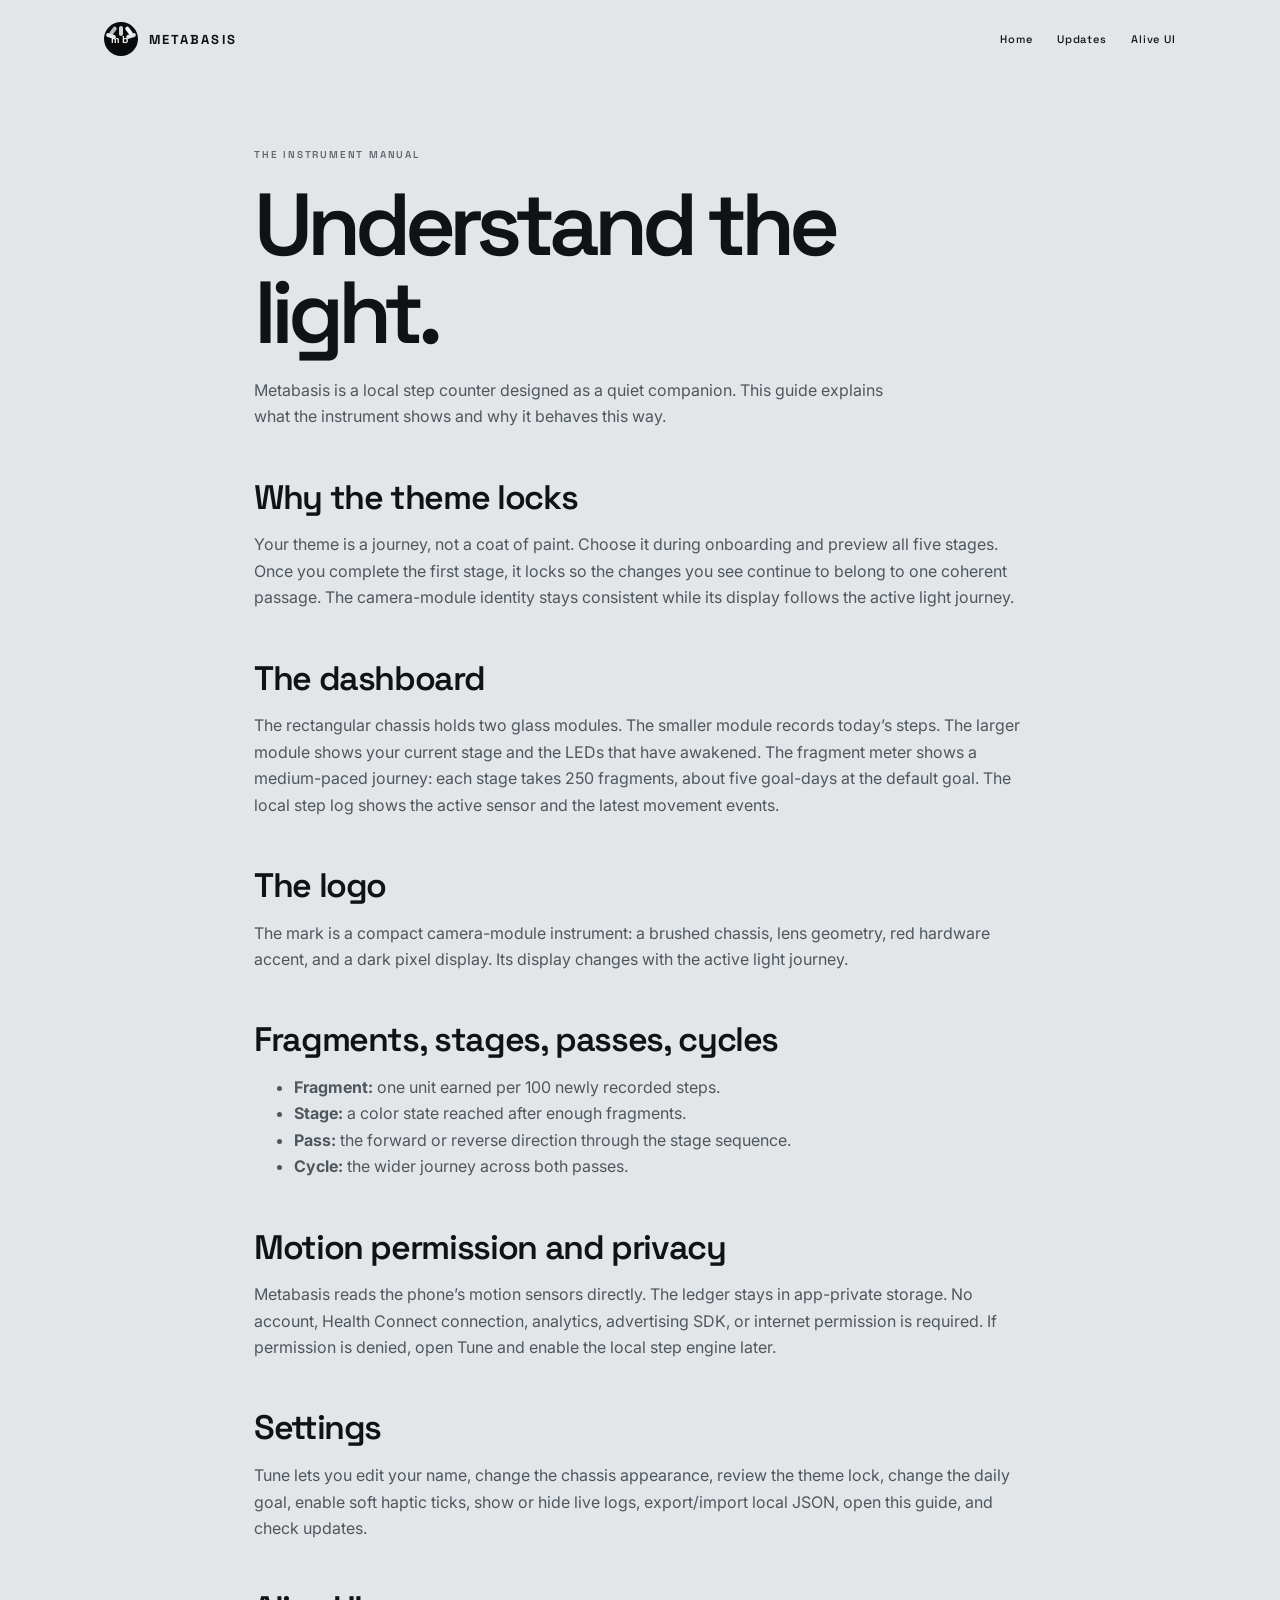
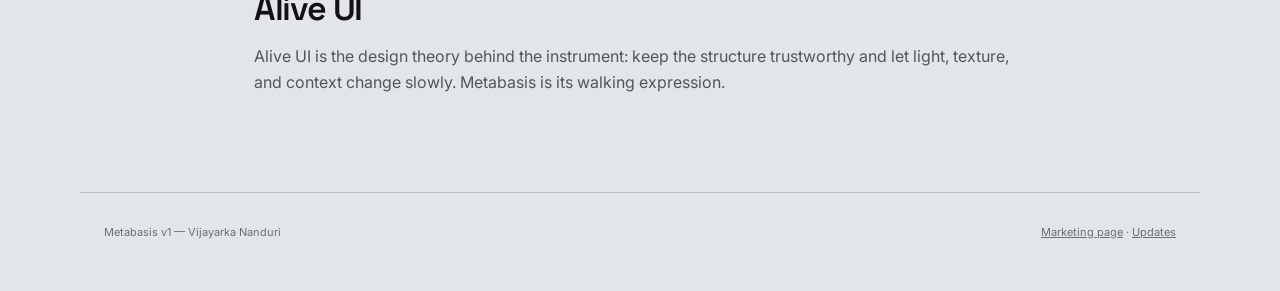
==== metabasis-guide.html @ e5e0e326 "Restore camera-module identity and medium journey UX" ====
<!doctype html><html lang="en"><head><meta charset="utf-8"><meta name="viewport" content="width=device-width,initial-scale=1"><title>Metabasis Guide</title><link rel="stylesheet" href="styles.css"></head><body><header class="top"><a class="brand" href="index.html"><span class="mark"><i></i><i></i><i></i><i></i><i></i><b>mb</b></span><span>METABASIS</span></a><nav><a href="index.html">Home</a><a href="metabasis-updates.html">Updates</a><a href="https://vijayarkananduri.github.io/metabasis/">Alive UI</a></nav></header><main class="article"><div class="eyebrow">THE INSTRUMENT MANUAL</div><h1>Understand the light.</h1><p class="lead">Metabasis is a local step counter designed as a quiet companion. This guide explains what the instrument shows and why it behaves this way.</p><h2>Why the theme locks</h2><p>Your theme is a journey, not a coat of paint. Choose it during onboarding and preview all five stages. Once you complete the first stage, it locks so the changes you see continue to belong to one coherent passage. The camera-module identity stays consistent while its display follows the active light journey.</p><h2>The dashboard</h2><p>The rectangular chassis holds two glass modules. The smaller module records today’s steps. The larger module shows your current stage and the LEDs that have awakened. The fragment meter shows a medium-paced journey: each stage takes 250 fragments, about five goal-days at the default goal. The local step log shows the active sensor and the latest movement events.</p><h2>The logo</h2><p>The mark is a compact camera-module instrument: a brushed chassis, lens geometry, red hardware accent, and a dark pixel display. Its display changes with the active light journey.</p><h2>Fragments, stages, passes, cycles</h2><ul><li><strong>Fragment:</strong> one unit earned per 100 newly recorded steps.</li><li><strong>Stage:</strong> a color state reached after enough fragments.</li><li><strong>Pass:</strong> the forward or reverse direction through the stage sequence.</li><li><strong>Cycle:</strong> the wider journey across both passes.</li></ul><h2>Motion permission and privacy</h2><p>Metabasis reads the phone’s motion sensors directly. The ledger stays in app-private storage. No account, Health Connect connection, analytics, advertising SDK, or internet permission is required. If permission is denied, open Tune and enable the local step engine later.</p><h2>Settings</h2><p>Tune lets you edit your name, change the chassis appearance, review the theme lock, change the daily goal, enable soft haptic ticks, show or hide live logs, export/import local JSON, open this guide, and check updates.</p><h2>Alive UI</h2><p>Alive UI is the design theory behind the instrument: keep the structure trustworthy and let light, texture, and context change slowly. Metabasis is its walking expression.</p></main><footer><span>Metabasis v1 — Vijayarka Nanduri</span><span><a href="index.html">Marketing page</a> · <a href="metabasis-updates.html">Updates</a></span></footer></body></html>
---- styles.css ----
@import url('https://fonts.googleapis.com/css2?family=Inter:wght@400;500;600&family=Space+Grotesk:wght@400;500;600;700&display=swap');
:root{--silver:#e3e6e8;--ink:#111214;--glass:#090a0c;--milk:#f4f4f0;--muted:#9ca0a6;--line:#3a3d42;--amber:#ffa133}*{box-sizing:border-box}body{margin:0;background:var(--silver);color:var(--ink);font-family:Inter,system-ui,sans-serif;line-height:1.65}.top{max-width:1120px;margin:auto;padding:22px 24px;display:flex;align-items:center;justify-content:space-between}.brand{display:flex;align-items:center;gap:11px;font:700 13px 'Space Grotesk';letter-spacing:.16em;color:var(--ink);text-decoration:none}.mark{width:34px;height:34px;border-radius:50%;background:var(--glass);display:flex;align-items:center;justify-content:center;position:relative;color:var(--milk);font:700 10px 'Space Grotesk'}.mark i{position:absolute;width:4px;height:10px;border-radius:4px;background:#d3d7da;top:4px}.mark i:nth-child(1){transform:rotate(0deg)}.mark i:nth-child(2){transform:rotate(72deg);right:5px;top:9px;background:#e1e4e6}.mark i:nth-child(3){transform:rotate(144deg);right:7px;bottom:5px;background:#f4f4f0}.mark i:nth-child(4){transform:rotate(216deg);left:7px;bottom:5px;background:#b9bec3}.mark i:nth-child(5){transform:rotate(288deg);left:5px;top:9px;background:#e8eaeb}.mark b{position:relative;z-index:2}nav{display:flex;gap:24px}nav a,.textlink{color:var(--ink);text-decoration:none;font:500 11px 'Space Grotesk';letter-spacing:.08em}main{max-width:1120px;margin:auto;padding:22px 24px 80px}.hero{padding:96px 8% 90px;min-height:520px;display:flex;flex-direction:column;justify-content:center;border:1px solid var(--line);border-radius:28px;background:linear-gradient(135deg,#dfe3e5,#cbd0d4);box-shadow:inset 0 0 0 12px rgba(255,255,255,.2),0 24px 50px #6d747b35}.eyebrow{font:600 10px 'Space Grotesk';letter-spacing:.18em;color:#60676d}.hero h1{font:600 clamp(54px,9vw,110px)/.94 'Space Grotesk';letter-spacing:-.07em;margin:20px 0}.hero h1 em{font-style:normal;color:#60676d}.lead{font-size:18px;max-width:660px;color:#485058}.actions{display:flex;align-items:center;gap:22px;margin-top:28px}.button{display:inline-block;padding:13px 18px;border-radius:24px;background:var(--glass);color:var(--milk);text-decoration:none;font:600 10px 'Space Grotesk';letter-spacing:.08em}.grid{display:grid;gap:18px;margin-top:18px}.two{grid-template-columns:1fr 1fr}.three{grid-template-columns:repeat(3,1fr)}article,.section,.quote{padding:34px;border-radius:22px}.grid article,.section{background:#d5dadd;border:1px solid #b5bdc2}.dark-card{background:var(--glass)!important;color:var(--milk);border-color:var(--line)!important}.dark-card .eyebrow,.dark-card p{color:var(--muted)}h2{font:600 34px/1.05 'Space Grotesk';letter-spacing:-.04em;margin:12px 0 16px}h3{font:600 23px 'Space Grotesk';margin:12px 0 8px}.section{margin-top:18px}.themes{display:grid;grid-template-columns:repeat(5,1fr);gap:8px;margin:24px 0}.theme{height:135px;border-radius:14px;padding:13px;display:flex;flex-direction:column;justify-content:space-between;color:#111;font:600 11px 'Space Grotesk'}.theme span{font:400 10px Inter}.amber{background:linear-gradient(#ffe0b2,#a63d0a)}.lush{background:linear-gradient(#d7ebb5,#14401a)}.shed{background:linear-gradient(#d4e8b0,#6b4226)}.cherry{background:linear-gradient(#ffd9e3,#7b1e3f)}.dusk{background:linear-gradient(#dce6f5,#2a1b4a);color:white}.note{font-size:12px;color:#596168}.module{background:var(--glass)!important;color:var(--milk);min-height:190px}.module p{color:var(--muted);font-size:13px}.number{font:600 10px 'Space Grotesk';color:var(--amber);letter-spacing:.15em}.quote{margin-top:18px;background:var(--glass);color:var(--milk);font:500 27px/1.2 'Space Grotesk';text-align:center}.compact{max-width:820px;margin:18px auto}.article{max-width:820px;padding-top:70px}.article h1{font:600 clamp(48px,8vw,88px)/1 'Space Grotesk';letter-spacing:-.07em;margin:20px 0}.article h2{margin-top:50px}.article p,.article li{font-size:16px;color:#4f575e}.article .dark-card p{color:var(--muted)}footer{max-width:1120px;margin:auto;padding:30px 24px 50px;border-top:1px solid #b6bdc1;display:flex;justify-content:space-between;gap:20px;color:#687078;font-size:11px}footer a{color:inherit}@media(max-width:720px){.top{align-items:flex-start}.top nav{gap:10px;flex-wrap:wrap;justify-content:flex-end}.hero{padding:58px 24px}.two,.three{grid-template-columns:1fr}.themes{grid-template-columns:repeat(2,1fr)}.theme{height:110px}.actions{flex-wrap:wrap}footer{display:block}footer span{display:block;margin-top:8px}}
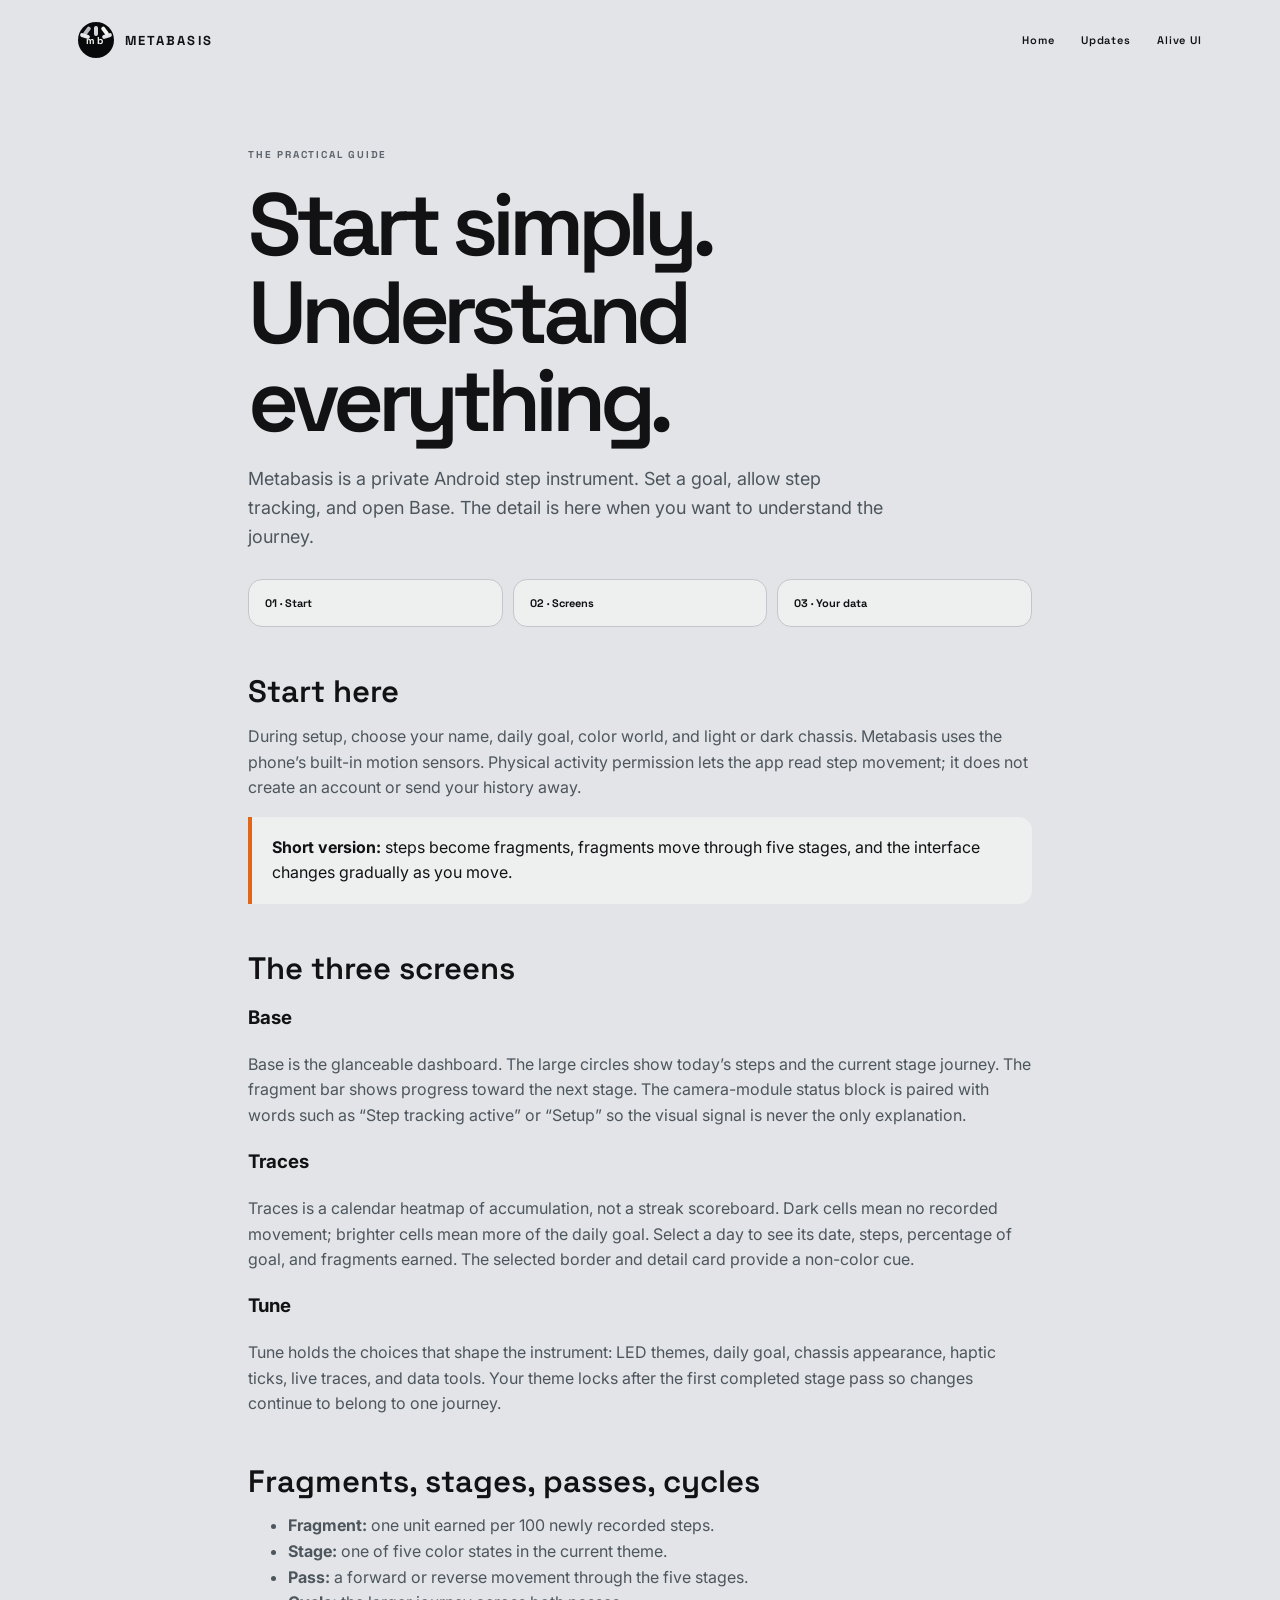
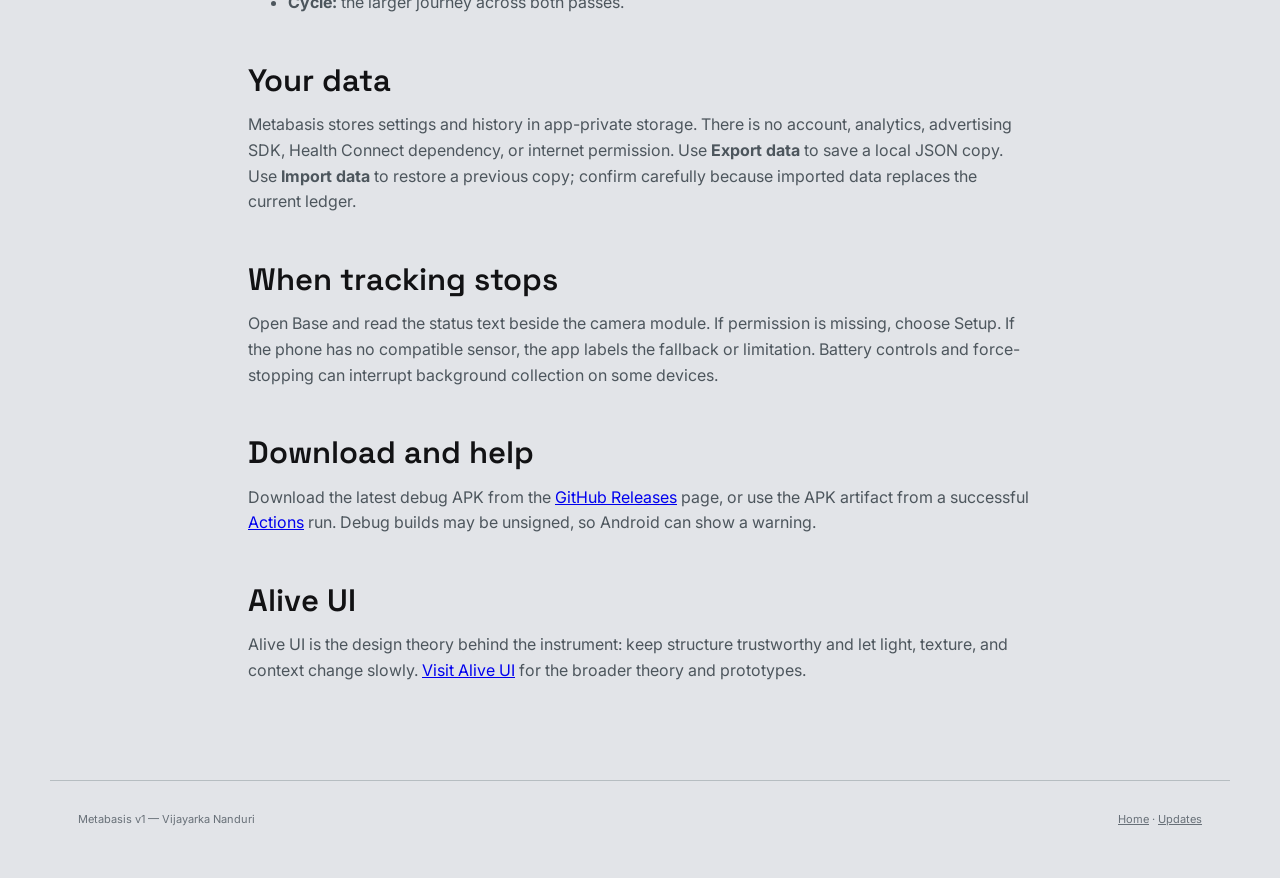
==== commit e721994c: "Improve app onboarding and product website" ====
--- a/metabasis-guide.html
+++ b/metabasis-guide.html
@@ -1 +1 @@
-<!doctype html><html lang="en"><head><meta charset="utf-8"><meta name="viewport" content="width=device-width,initial-scale=1"><title>Metabasis Guide</title><link rel="stylesheet" href="styles.css"></head><body><header class="top"><a class="brand" href="index.html"><span class="mark"><i></i><i></i><i></i><i></i><i></i><b>mb</b></span><span>METABASIS</span></a><nav><a href="index.html">Home</a><a href="metabasis-updates.html">Updates</a><a href="https://vijayarkananduri.github.io/metabasis/">Alive UI</a></nav></header><main class="article"><div class="eyebrow">THE INSTRUMENT MANUAL</div><h1>Understand the light.</h1><p class="lead">Metabasis is a local step counter designed as a quiet companion. This guide explains what the instrument shows and why it behaves this way.</p><h2>Why the theme locks</h2><p>Your theme is a journey, not a coat of paint. Choose it during onboarding and preview all five stages. Once you complete the first stage, it locks so the changes you see continue to belong to one coherent passage. The camera-module identity stays consistent while its display follows the active light journey.</p><h2>The dashboard</h2><p>The rectangular chassis holds two glass modules. The smaller module records today’s steps. The larger module shows your current stage and the LEDs that have awakened. The fragment meter shows a medium-paced journey: each stage takes 250 fragments, about five goal-days at the default goal. The local step log shows the active sensor and the latest movement events.</p><h2>The logo</h2><p>The mark is a compact camera-module instrument: a brushed chassis, lens geometry, red hardware accent, and a dark pixel display. Its display changes with the active light journey.</p><h2>Fragments, stages, passes, cycles</h2><ul><li><strong>Fragment:</strong> one unit earned per 100 newly recorded steps.</li><li><strong>Stage:</strong> a color state reached after enough fragments.</li><li><strong>Pass:</strong> the forward or reverse direction through the stage sequence.</li><li><strong>Cycle:</strong> the wider journey across both passes.</li></ul><h2>Motion permission and privacy</h2><p>Metabasis reads the phone’s motion sensors directly. The ledger stays in app-private storage. No account, Health Connect connection, analytics, advertising SDK, or internet permission is required. If permission is denied, open Tune and enable the local step engine later.</p><h2>Settings</h2><p>Tune lets you edit your name, change the chassis appearance, review the theme lock, change the daily goal, enable soft haptic ticks, show or hide live logs, export/import local JSON, open this guide, and check updates.</p><h2>Alive UI</h2><p>Alive UI is the design theory behind the instrument: keep the structure trustworthy and let light, texture, and context change slowly. Metabasis is its walking expression.</p></main><footer><span>Metabasis v1 — Vijayarka Nanduri</span><span><a href="index.html">Marketing page</a> · <a href="metabasis-updates.html">Updates</a></span></footer></body></html>
+<!doctype html><html lang="en"><head><meta charset="utf-8"><meta name="viewport" content="width=device-width,initial-scale=1"><title>Metabasis Guide — Base, Traces, Tune</title><meta name="description" content="Learn how Metabasis counts steps, shows progress, protects your data, and uses Base, Traces, and Tune."><meta property="og:title" content="Metabasis Guide — Base, Traces, Tune"><meta property="og:description" content="A practical guide to the Metabasis Android step instrument."><link rel="stylesheet" href="styles.css"></head><body><header class="top"><a class="brand" href="index.html"><span class="mark"><i></i><i></i><i></i><i></i><i></i><b>mb</b></span><span>METABASIS</span></a><nav><a href="index.html">Home</a><a href="metabasis-updates.html">Updates</a><a href="https://alive-ui.netlify.app/">Alive UI</a></nav></header><main class="article"><div class="eyebrow">THE PRACTICAL GUIDE</div><h1>Start simply. Understand everything.</h1><p class="lead">Metabasis is a private Android step instrument. Set a goal, allow step tracking, and open Base. The detail is here when you want to understand the journey.</p><div class="quick-links"><a href="#start">01 · Start</a><a href="#screens">02 · Screens</a><a href="#data">03 · Your data</a></div><h2 id="start">Start here</h2><p>During setup, choose your name, daily goal, color world, and light or dark chassis. Metabasis uses the phone’s built-in motion sensors. Physical activity permission lets the app read step movement; it does not create an account or send your history away.</p><div class="guide-note"><strong>Short version:</strong> steps become fragments, fragments move through five stages, and the interface changes gradually as you move.</div><h2 id="screens">The three screens</h2><h3>Base</h3><p>Base is the glanceable dashboard. The large circles show today’s steps and the current stage journey. The fragment bar shows progress toward the next stage. The camera-module status block is paired with words such as “Step tracking active” or “Setup” so the visual signal is never the only explanation.</p><h3>Traces</h3><p>Traces is a calendar heatmap of accumulation, not a streak scoreboard. Dark cells mean no recorded movement; brighter cells mean more of the daily goal. Select a day to see its date, steps, percentage of goal, and fragments earned. The selected border and detail card provide a non-color cue.</p><h3>Tune</h3><p>Tune holds the choices that shape the instrument: LED themes, daily goal, chassis appearance, haptic ticks, live traces, and data tools. Your theme locks after the first completed stage pass so changes continue to belong to one journey.</p><h2>Fragments, stages, passes, cycles</h2><ul><li><strong>Fragment:</strong> one unit earned per 100 newly recorded steps.</li><li><strong>Stage:</strong> one of five color states in the current theme.</li><li><strong>Pass:</strong> a forward or reverse movement through the five stages.</li><li><strong>Cycle:</strong> the larger journey across both passes.</li></ul><h2 id="data">Your data</h2><p>Metabasis stores settings and history in app-private storage. There is no account, analytics, advertising SDK, Health Connect dependency, or internet permission. Use <strong>Export data</strong> to save a local JSON copy. Use <strong>Import data</strong> to restore a previous copy; confirm carefully because imported data replaces the current ledger.</p><h2>When tracking stops</h2><p>Open Base and read the status text beside the camera module. If permission is missing, choose Setup. If the phone has no compatible sensor, the app labels the fallback or limitation. Battery controls and force-stopping can interrupt background collection on some devices.</p><h2>Download and help</h2><p>Download the latest debug APK from the <a href="https://github.com/vijayarkananduri/metabasis/releases">GitHub Releases</a> page, or use the APK artifact from a successful <a href="https://github.com/vijayarkananduri/metabasis/actions">Actions</a> run. Debug builds may be unsigned, so Android can show a warning.</p><h2>Alive UI</h2><p>Alive UI is the design theory behind the instrument: keep structure trustworthy and let light, texture, and context change slowly. <a href="https://alive-ui.netlify.app/">Visit Alive UI</a> for the broader theory and prototypes.</p></main><footer><span>Metabasis v1 — Vijayarka Nanduri</span><span><a href="index.html">Home</a> · <a href="metabasis-updates.html">Updates</a></span></footer></body></html>
--- a/styles.css
+++ b/styles.css
@@ -1,2 +1,5 @@
 @import url('https://fonts.googleapis.com/css2?family=Inter:wght@400;500;600&family=Space+Grotesk:wght@400;500;600;700&display=swap');
-:root{--silver:#e3e6e8;--ink:#111214;--glass:#090a0c;--milk:#f4f4f0;--muted:#9ca0a6;--line:#3a3d42;--amber:#ffa133}*{box-sizing:border-box}body{margin:0;background:var(--silver);color:var(--ink);font-family:Inter,system-ui,sans-serif;line-height:1.65}.top{max-width:1120px;margin:auto;padding:22px 24px;display:flex;align-items:center;justify-content:space-between}.brand{display:flex;align-items:center;gap:11px;font:700 13px 'Space Grotesk';letter-spacing:.16em;color:var(--ink);text-decoration:none}.mark{width:34px;height:34px;border-radius:50%;background:var(--glass);display:flex;align-items:center;justify-content:center;position:relative;color:var(--milk);font:700 10px 'Space Grotesk'}.mark i{position:absolute;width:4px;height:10px;border-radius:4px;background:#d3d7da;top:4px}.mark i:nth-child(1){transform:rotate(0deg)}.mark i:nth-child(2){transform:rotate(72deg);right:5px;top:9px;background:#e1e4e6}.mark i:nth-child(3){transform:rotate(144deg);right:7px;bottom:5px;background:#f4f4f0}.mark i:nth-child(4){transform:rotate(216deg);left:7px;bottom:5px;background:#b9bec3}.mark i:nth-child(5){transform:rotate(288deg);left:5px;top:9px;background:#e8eaeb}.mark b{position:relative;z-index:2}nav{display:flex;gap:24px}nav a,.textlink{color:var(--ink);text-decoration:none;font:500 11px 'Space Grotesk';letter-spacing:.08em}main{max-width:1120px;margin:auto;padding:22px 24px 80px}.hero{padding:96px 8% 90px;min-height:520px;display:flex;flex-direction:column;justify-content:center;border:1px solid var(--line);border-radius:28px;background:linear-gradient(135deg,#dfe3e5,#cbd0d4);box-shadow:inset 0 0 0 12px rgba(255,255,255,.2),0 24px 50px #6d747b35}.eyebrow{font:600 10px 'Space Grotesk';letter-spacing:.18em;color:#60676d}.hero h1{font:600 clamp(54px,9vw,110px)/.94 'Space Grotesk';letter-spacing:-.07em;margin:20px 0}.hero h1 em{font-style:normal;color:#60676d}.lead{font-size:18px;max-width:660px;color:#485058}.actions{display:flex;align-items:center;gap:22px;margin-top:28px}.button{display:inline-block;padding:13px 18px;border-radius:24px;background:var(--glass);color:var(--milk);text-decoration:none;font:600 10px 'Space Grotesk';letter-spacing:.08em}.grid{display:grid;gap:18px;margin-top:18px}.two{grid-template-columns:1fr 1fr}.three{grid-template-columns:repeat(3,1fr)}article,.section,.quote{padding:34px;border-radius:22px}.grid article,.section{background:#d5dadd;border:1px solid #b5bdc2}.dark-card{background:var(--glass)!important;color:var(--milk);border-color:var(--line)!important}.dark-card .eyebrow,.dark-card p{color:var(--muted)}h2{font:600 34px/1.05 'Space Grotesk';letter-spacing:-.04em;margin:12px 0 16px}h3{font:600 23px 'Space Grotesk';margin:12px 0 8px}.section{margin-top:18px}.themes{display:grid;grid-template-columns:repeat(5,1fr);gap:8px;margin:24px 0}.theme{height:135px;border-radius:14px;padding:13px;display:flex;flex-direction:column;justify-content:space-between;color:#111;font:600 11px 'Space Grotesk'}.theme span{font:400 10px Inter}.amber{background:linear-gradient(#ffe0b2,#a63d0a)}.lush{background:linear-gradient(#d7ebb5,#14401a)}.shed{background:linear-gradient(#d4e8b0,#6b4226)}.cherry{background:linear-gradient(#ffd9e3,#7b1e3f)}.dusk{background:linear-gradient(#dce6f5,#2a1b4a);color:white}.note{font-size:12px;color:#596168}.module{background:var(--glass)!important;color:var(--milk);min-height:190px}.module p{color:var(--muted);font-size:13px}.number{font:600 10px 'Space Grotesk';color:var(--amber);letter-spacing:.15em}.quote{margin-top:18px;background:var(--glass);color:var(--milk);font:500 27px/1.2 'Space Grotesk';text-align:center}.compact{max-width:820px;margin:18px auto}.article{max-width:820px;padding-top:70px}.article h1{font:600 clamp(48px,8vw,88px)/1 'Space Grotesk';letter-spacing:-.07em;margin:20px 0}.article h2{margin-top:50px}.article p,.article li{font-size:16px;color:#4f575e}.article .dark-card p{color:var(--muted)}footer{max-width:1120px;margin:auto;padding:30px 24px 50px;border-top:1px solid #b6bdc1;display:flex;justify-content:space-between;gap:20px;color:#687078;font-size:11px}footer a{color:inherit}@media(max-width:720px){.top{align-items:flex-start}.top nav{gap:10px;flex-wrap:wrap;justify-content:flex-end}.hero{padding:58px 24px}.two,.three{grid-template-columns:1fr}.themes{grid-template-columns:repeat(2,1fr)}.theme{height:110px}.actions{flex-wrap:wrap}footer{display:block}footer span{display:block;margin-top:8px}}
+:root{--silver:#e2e4e8;--ink:#121214;--glass:#08090b;--milk:#f5f5f2;--muted:#777d84;--line:#34383e;--amber:#e0661a;--amber-bright:#ffa133;--panel:#f7f8f7}*{box-sizing:border-box}html{scroll-behavior:smooth}body{margin:0;background:var(--silver);color:var(--ink);font-family:Inter,system-ui,sans-serif;line-height:1.6}.top{max-width:1180px;margin:auto;padding:22px 28px;display:flex;align-items:center;justify-content:space-between}.brand{display:flex;align-items:center;gap:11px;font:700 13px 'Space Grotesk';letter-spacing:.16em;color:var(--ink);text-decoration:none}.mark{width:36px;height:36px;border-radius:50%;background:var(--glass);display:flex;align-items:center;justify-content:center;position:relative;color:var(--milk);font:700 10px 'Space Grotesk'}.mark i{position:absolute;width:4px;height:10px;border-radius:4px;background:#d3d7da;top:4px}.mark i:nth-child(1){transform:rotate(0)}.mark i:nth-child(2){transform:rotate(72deg);right:5px;top:9px;background:#e1e4e6}.mark i:nth-child(3){transform:rotate(144deg);right:7px;bottom:5px;background:#f4f4f0}.mark i:nth-child(4){transform:rotate(216deg);left:7px;bottom:5px;background:#b9bec3}.mark i:nth-child(5){transform:rotate(288deg);left:5px;top:9px;background:#e8eaeb}.mark b{position:relative;z-index:2}nav{display:flex;gap:26px}nav a,.textlink{color:var(--ink);text-decoration:none;font:600 11px 'Space Grotesk';letter-spacing:.08em}nav a:hover,.textlink:hover{color:var(--amber)}main{max-width:1180px;margin:auto;padding:20px 28px 80px}.eyebrow{font:700 10px 'Space Grotesk';letter-spacing:.18em;color:#5d646b}.hero{border-radius:30px}.product-hero{min-height:630px;padding:70px 7%;display:grid;grid-template-columns:1.1fr .9fr;gap:40px;align-items:center;background:linear-gradient(125deg,#111214 0%,#25292e 60%,#56606a 100%);color:var(--milk);overflow:hidden;box-shadow:0 28px 60px #454b5238}.product-hero .eyebrow{color:#b7bdc3}.hero-copy{max-width:640px}.hero h1{font:600 clamp(48px,7vw,88px)/.96 'Space Grotesk';letter-spacing:-.07em;margin:18px 0}.lead{font-size:18px;max-width:650px;color:#d4d8da}.actions{display:flex;align-items:center;gap:14px;margin-top:28px;flex-wrap:wrap}.button{display:inline-block;padding:13px 20px;border-radius:25px;background:var(--amber-bright);color:#151515;text-decoration:none;font:700 11px 'Space Grotesk';letter-spacing:.08em}.secondary-button{background:#2e3339;color:var(--milk);border:1px solid #69727b}.microcopy{font-size:11px;color:#aeb5bb;margin-top:16px}.phone{width:260px;min-height:530px;background:#0a0b0d;border:7px solid #22262a;border-radius:32px;padding:14px 12px 12px;color:var(--milk);box-shadow:0 22px 40px #0008;position:relative;overflow:hidden}.hero-phone{justify-self:center;transform:rotate(3deg);width:278px;min-height:540px}.phone-bar{display:flex;justify-content:space-between;font:600 9px 'Space Grotesk';color:#9da3a8;padding:0 4px 14px}.phone-dot{width:7px;height:7px;background:#e0661a;border-radius:50%;box-shadow:0 0 10px #e0661a}.app-head{display:flex;align-items:center;gap:8px;padding:2px 2px 18px;font:700 10px 'Space Grotesk';letter-spacing:.16em}.app-head strong{flex:1}.status-dot{width:8px;height:8px;background:var(--amber-bright);border-radius:50%;box-shadow:0 0 12px #ffa133}.mini-module{width:25px;height:25px;border-radius:8px;background:#d9dde0;position:relative;display:inline-block}.mini-module i{position:absolute;width:3px;height:7px;border-radius:3px;background:#0a0b0d}.mini-module i:nth-child(1){left:5px;top:4px}.mini-module i:nth-child(2){right:5px;top:7px;transform:rotate(72deg)}.mini-module i:nth-child(3){right:7px;bottom:4px;transform:rotate(144deg)}.mini-module i:nth-child(4){left:7px;bottom:4px;transform:rotate(216deg)}.mini-module i:nth-child(5){left:5px;top:7px;transform:rotate(288deg)}.screen-row{display:flex;gap:10px;align-items:center}.metric{height:132px;flex:1;border-radius:50%;background:#121519;border:1px solid #4c555d;display:flex;flex-direction:column;justify-content:center;align-items:center;position:relative}.metric small,.screen-title small{font:700 8px 'Space Grotesk';letter-spacing:.15em;color:#9b9ea3}.metric strong{font:700 20px 'Space Grotesk';margin:5px 0}.metric em{font:700 8px 'Space Grotesk';font-style:normal;letter-spacing:.17em;color:var(--amber-bright)}.cycle{background:#0b0d10}.ring-big{width:110px;height:110px;border-radius:50%;border:5px dotted var(--amber-bright);display:flex;flex-direction:column;align-items:center;justify-content:center}.ring-big b{font:300 26px 'Space Grotesk';color:var(--amber-bright)}.ring-big small{font-size:7px;text-align:center;color:#d7dadd}.bar{height:34px;margin-top:14px;border-radius:20px;background:#171a1d;border:1px solid #3d444b;display:flex;align-items:center;overflow:hidden;position:relative}.bar span{height:100%;width:62%;background:var(--amber);border-radius:20px}.bar b{position:absolute;width:100%;text-align:center;font:700 8px 'Space Grotesk';color:var(--milk)}.caption{display:block;text-align:center;margin:5px 0 12px;color:#8f969c;font:700 7px 'Space Grotesk';letter-spacing:.14em}.status-card,.trace-card,.detail{background:#13171b;border:1px solid #30363c;border-radius:13px;padding:11px;display:flex;gap:9px;align-items:center}.camera-mini{display:grid;place-items:center;width:26px;height:26px;border-radius:8px;background:#d9dde0;color:#121214;font-size:15px}.status-card b,.trace-card b,.detail b{display:block;font:700 8px 'Space Grotesk';letter-spacing:.09em}.status-card small,.trace-card small,.detail small{display:block;color:#9ca2a7;font-size:8px;margin-top:3px}.trace-card{display:block;margin-top:8px}.trace-card b{color:var(--amber-bright)}.trace-card small{margin-top:6px}.nav-pill{position:absolute;bottom:12px;left:12px;right:12px;height:38px;border-radius:20px;background:#202326;display:flex;align-items:center;justify-content:space-around;font:700 8px 'Space Grotesk';color:#aeb4b9}.nav-pill b{color:var(--amber-bright);background:#4b2a19;padding:8px 11px;border-radius:15px}.proof,.screens,.callout{margin-top:22px;padding:56px 7%;border-radius:26px;background:#d5dade;border:1px solid #b9c0c5}.proof{display:grid;grid-template-columns:.9fr 1.1fr;gap:60px}.proof h2,.screens h2,.callout h2{font:600 42px/1.04 'Space Grotesk';letter-spacing:-.05em;margin:13px 0 16px}.proof p,.section-head p,.callout p{color:#4d565d}.proof-points{display:grid;grid-template-columns:repeat(3,1fr);gap:14px}.proof-points article{background:#eef0f0;border:1px solid #c1c7ca;border-radius:16px;padding:18px}.proof-points b,.number{color:var(--amber);font:700 11px 'Space Grotesk';letter-spacing:.14em}.proof-points h3{font:600 20px 'Space Grotesk';margin:13px 0 7px}.proof-points p{font-size:12px;margin:0}.section-head{max-width:680px;margin-bottom:30px}.screen-grid{display:grid;grid-template-columns:repeat(3,1fr);gap:22px}.screen-item .phone{margin:auto;width:100%;max-width:275px;min-height:540px}.screen-item h3{font:600 24px 'Space Grotesk';margin:18px 0 4px}.screen-item>p{font-size:13px;color:#4e565d;margin-top:0}.screen-title{font:700 21px 'Space Grotesk';letter-spacing:.1em;margin:4px 0 13px}.screen-title small{display:block;margin-top:4px}.month{display:flex;justify-content:space-between;align-items:center;font:600 10px 'Space Grotesk';margin:12px 0}.month span{font-size:22px;color:var(--amber-bright)}.week{display:grid;grid-template-columns:repeat(7,1fr);font:700 8px Inter;color:#81878c;text-align:center;margin-bottom:7px}.week i{font-style:normal}.heatmap{display:grid;grid-template-columns:repeat(7,1fr);gap:5px}.heatmap i{aspect-ratio:1;border-radius:5px;display:grid;place-items:center;font:700 7px Inter;background:#1a1e21;color:#a4aaaf;font-style:normal}.heatmap .h1{background:#4a291b}.heatmap .h2{background:#80401e}.heatmap .h3{background:#b95d20;color:#111}.heatmap .h4{background:#f0a04c;color:#111}.detail{display:block;margin-top:15px}.detail strong{display:block;font:700 22px 'Space Grotesk';margin:5px 0}.tune-list{display:flex;flex-direction:column;gap:9px;font-size:11px}.tune-list>b{font:700 8px 'Space Grotesk';letter-spacing:.13em;color:#8f969c;margin-top:7px}.tune-list>div{background:#13171b;border:1px solid #30363c;border-radius:11px;padding:10px}.tune-list em{float:right;font-style:normal;color:var(--amber-bright);font-size:9px}.choice{color:#8c9297;margin-right:7px}.amber-choice{color:var(--amber-bright)}.slider{height:8px!important;border-radius:5px;background:#272c31!important;padding:0!important}.slider span{display:block;width:60%;height:100%;background:var(--amber);border-radius:5px}.data-actions{display:flex;gap:7px}.data-actions button{flex:1;padding:10px 4px;border:1px solid #555d65;background:#20252a;color:var(--milk);border-radius:10px;font:700 8px 'Space Grotesk'}.callout{display:flex;justify-content:space-between;align-items:center;gap:30px;background:var(--glass);color:var(--milk);border-color:#34383e}.callout .eyebrow{color:#9fa6ac}.callout p{color:#b9c0c5;max-width:650px}.callout .textlink{color:var(--milk)}footer{max-width:1180px;margin:auto;padding:30px 28px 50px;border-top:1px solid #b6bdc1;display:flex;justify-content:space-between;gap:20px;color:#687078;font-size:11px}footer a{color:inherit}@media(max-width:900px){.product-hero{grid-template-columns:1fr}.hero-phone{justify-self:start;transform:rotate(2deg)}.proof{grid-template-columns:1fr}.screen-grid{grid-template-columns:1fr 1fr}.callout{display:block}}@media(max-width:620px){.top{align-items:flex-start;padding:18px}.top nav{gap:11px;flex-wrap:wrap;justify-content:flex-end}main{padding:12px 18px 60px}.product-hero{padding:44px 24px}.hero h1{font-size:52px}.lead{font-size:16px}.proof,.screens,.callout{padding:34px 22px}.proof h2,.screens h2,.callout h2{font-size:34px}.proof-points,.screen-grid{grid-template-columns:1fr}.screen-item .phone{max-width:290px}.callout .actions{margin-top:18px}footer{display:block;padding:24px 18px 40px}footer span{display:block;margin-top:8px}}
+.article{max-width:840px;padding-top:68px}.article h1{font:600 clamp(48px,8vw,88px)/1 'Space Grotesk';letter-spacing:-.07em;margin:20px 0}.article h2{font:600 31px/1.05 'Space Grotesk';margin:48px 0 12px}.article p,.article li{font-size:16px;color:#4d565d}.article .lead{font-size:18px;color:#4d565d}.article .dark-card{background:var(--glass);border-radius:20px;padding:26px;color:var(--milk)}.article .dark-card p{color:#b4bbc0}.article .quick-links{display:grid;grid-template-columns:repeat(3,1fr);gap:10px;margin:28px 0}.article .quick-links a{background:#eef0f0;border:1px solid #c1c7ca;border-radius:14px;padding:16px;color:var(--ink);text-decoration:none;font:700 11px 'Space Grotesk'}.guide-note{padding:18px 20px;border-left:4px solid var(--amber);background:#eef0f0;border-radius:0 14px 14px 0}@media(max-width:620px){.article{padding-top:42px}.article .quick-links{grid-template-columns:1fr}.article h1{font-size:52px}}
+
+.svg-preview{display:none}.screen-item>.phone{display:none}.svg-link{display:block;text-decoration:none}.svg-screen{display:block;width:100%;max-width:275px;margin:0 auto 12px;border-radius:34px;box-shadow:0 22px 40px #0006}@media(max-width:620px){.svg-screen{max-width:290px}}
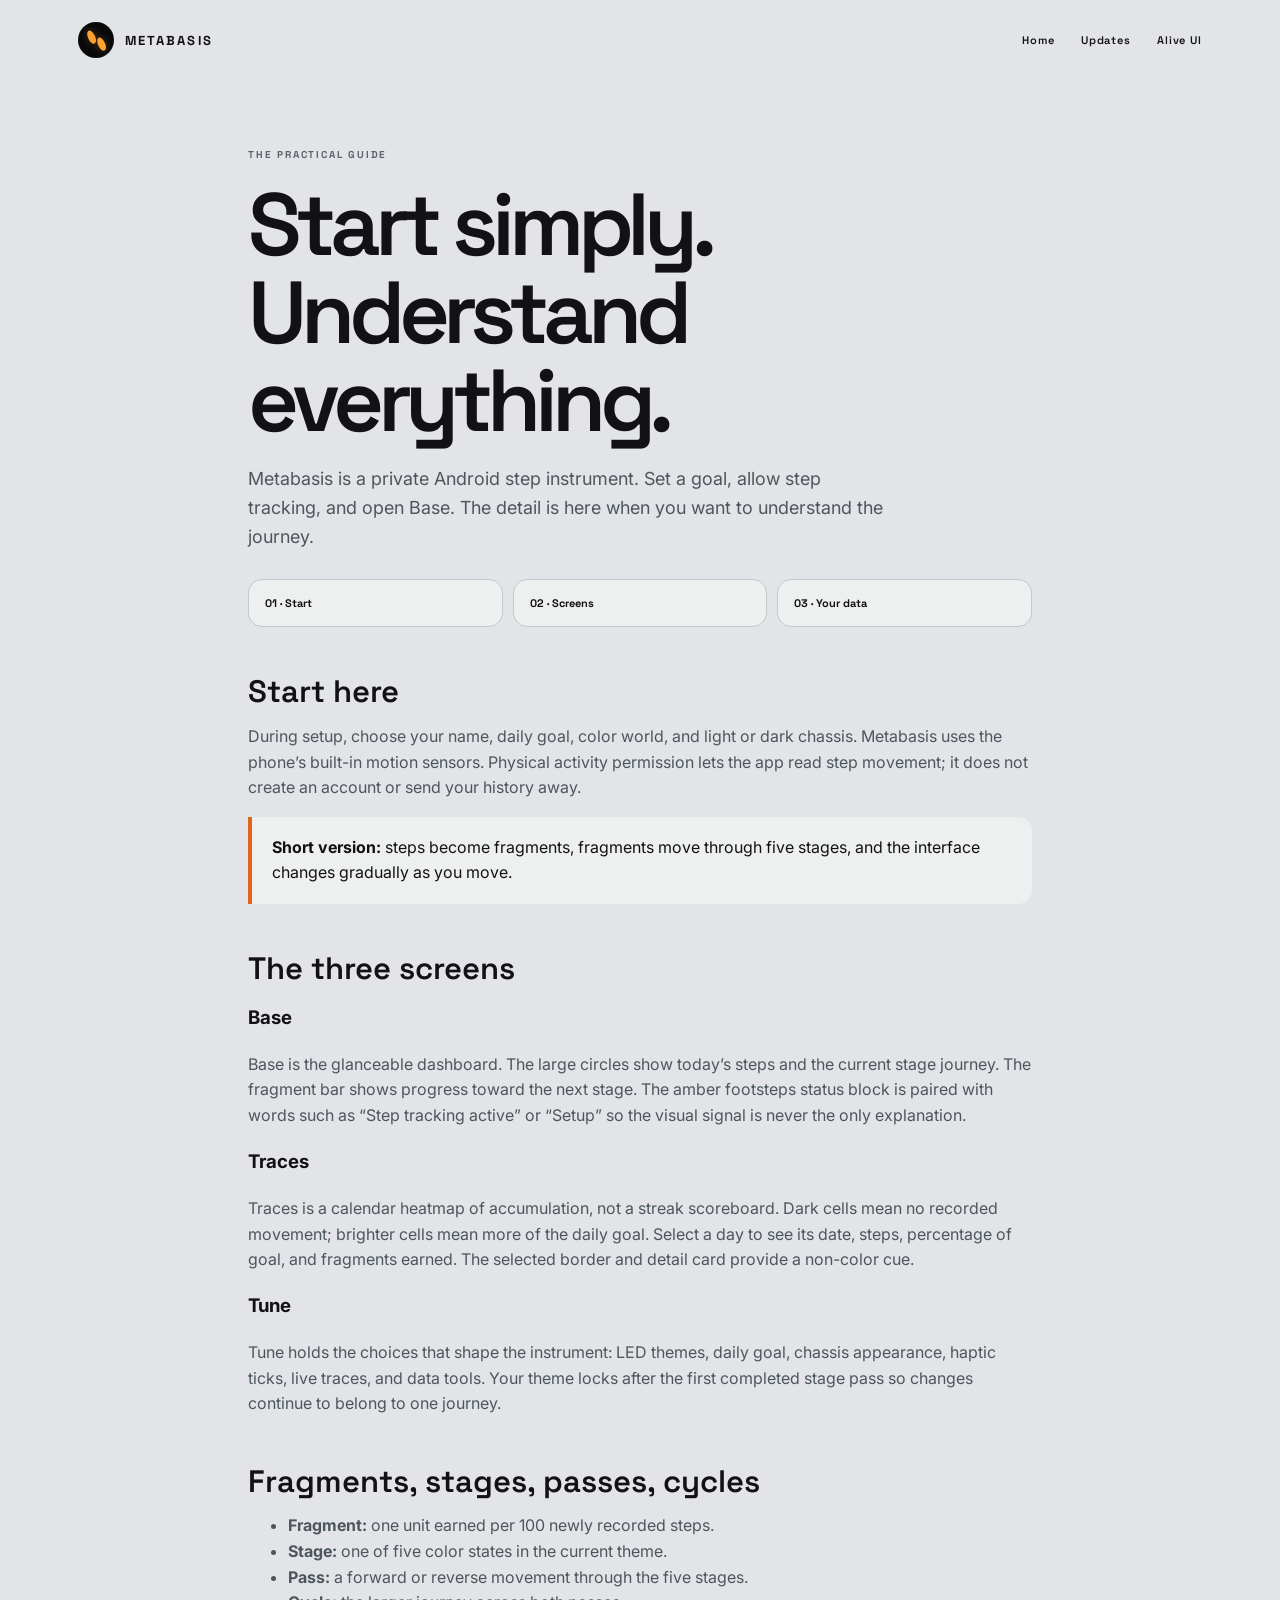
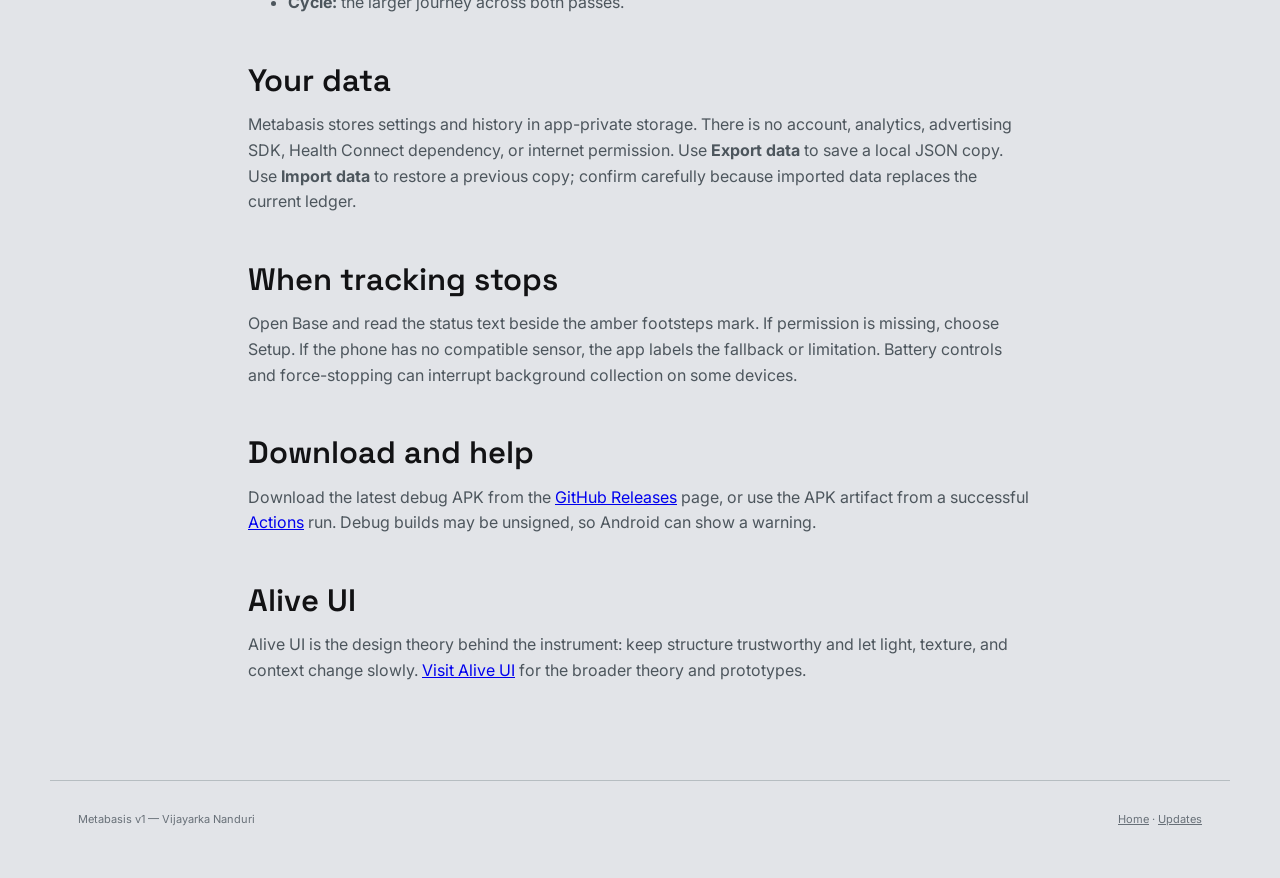
==== commit e9d327d5: "Replace camera mark with amber footsteps" ====
--- a/metabasis-guide.html
+++ b/metabasis-guide.html
@@ -1 +1 @@
-<!doctype html><html lang="en"><head><meta charset="utf-8"><meta name="viewport" content="width=device-width,initial-scale=1"><title>Metabasis Guide — Base, Traces, Tune</title><meta name="description" content="Learn how Metabasis counts steps, shows progress, protects your data, and uses Base, Traces, and Tune."><meta property="og:title" content="Metabasis Guide — Base, Traces, Tune"><meta property="og:description" content="A practical guide to the Metabasis Android step instrument."><link rel="stylesheet" href="styles.css"></head><body><header class="top"><a class="brand" href="index.html"><span class="mark"><i></i><i></i><i></i><i></i><i></i><b>mb</b></span><span>METABASIS</span></a><nav><a href="index.html">Home</a><a href="metabasis-updates.html">Updates</a><a href="https://alive-ui.netlify.app/">Alive UI</a></nav></header><main class="article"><div class="eyebrow">THE PRACTICAL GUIDE</div><h1>Start simply. Understand everything.</h1><p class="lead">Metabasis is a private Android step instrument. Set a goal, allow step tracking, and open Base. The detail is here when you want to understand the journey.</p><div class="quick-links"><a href="#start">01 · Start</a><a href="#screens">02 · Screens</a><a href="#data">03 · Your data</a></div><h2 id="start">Start here</h2><p>During setup, choose your name, daily goal, color world, and light or dark chassis. Metabasis uses the phone’s built-in motion sensors. Physical activity permission lets the app read step movement; it does not create an account or send your history away.</p><div class="guide-note"><strong>Short version:</strong> steps become fragments, fragments move through five stages, and the interface changes gradually as you move.</div><h2 id="screens">The three screens</h2><h3>Base</h3><p>Base is the glanceable dashboard. The large circles show today’s steps and the current stage journey. The fragment bar shows progress toward the next stage. The camera-module status block is paired with words such as “Step tracking active” or “Setup” so the visual signal is never the only explanation.</p><h3>Traces</h3><p>Traces is a calendar heatmap of accumulation, not a streak scoreboard. Dark cells mean no recorded movement; brighter cells mean more of the daily goal. Select a day to see its date, steps, percentage of goal, and fragments earned. The selected border and detail card provide a non-color cue.</p><h3>Tune</h3><p>Tune holds the choices that shape the instrument: LED themes, daily goal, chassis appearance, haptic ticks, live traces, and data tools. Your theme locks after the first completed stage pass so changes continue to belong to one journey.</p><h2>Fragments, stages, passes, cycles</h2><ul><li><strong>Fragment:</strong> one unit earned per 100 newly recorded steps.</li><li><strong>Stage:</strong> one of five color states in the current theme.</li><li><strong>Pass:</strong> a forward or reverse movement through the five stages.</li><li><strong>Cycle:</strong> the larger journey across both passes.</li></ul><h2 id="data">Your data</h2><p>Metabasis stores settings and history in app-private storage. There is no account, analytics, advertising SDK, Health Connect dependency, or internet permission. Use <strong>Export data</strong> to save a local JSON copy. Use <strong>Import data</strong> to restore a previous copy; confirm carefully because imported data replaces the current ledger.</p><h2>When tracking stops</h2><p>Open Base and read the status text beside the camera module. If permission is missing, choose Setup. If the phone has no compatible sensor, the app labels the fallback or limitation. Battery controls and force-stopping can interrupt background collection on some devices.</p><h2>Download and help</h2><p>Download the latest debug APK from the <a href="https://github.com/vijayarkananduri/metabasis/releases">GitHub Releases</a> page, or use the APK artifact from a successful <a href="https://github.com/vijayarkananduri/metabasis/actions">Actions</a> run. Debug builds may be unsigned, so Android can show a warning.</p><h2>Alive UI</h2><p>Alive UI is the design theory behind the instrument: keep structure trustworthy and let light, texture, and context change slowly. <a href="https://alive-ui.netlify.app/">Visit Alive UI</a> for the broader theory and prototypes.</p></main><footer><span>Metabasis v1 — Vijayarka Nanduri</span><span><a href="index.html">Home</a> · <a href="metabasis-updates.html">Updates</a></span></footer></body></html>+<!doctype html><html lang="en"><head><meta charset="utf-8"><meta name="viewport" content="width=device-width,initial-scale=1"><title>Metabasis Guide — Base, Traces, Tune</title><meta name="description" content="Learn how Metabasis counts steps, shows progress, protects your data, and uses Base, Traces, and Tune."><meta property="og:title" content="Metabasis Guide — Base, Traces, Tune"><meta property="og:description" content="A practical guide to the Metabasis Android step instrument."><link rel="stylesheet" href="styles.css"></head><body><header class="top"><a class="brand" href="index.html"><span class="mark" aria-hidden="true"><span class="step step-a"></span><span class="step step-b"></span></span><span>METABASIS</span></a><nav><a href="index.html">Home</a><a href="metabasis-updates.html">Updates</a><a href="https://alive-ui.netlify.app/">Alive UI</a></nav></header><main class="article"><div class="eyebrow">THE PRACTICAL GUIDE</div><h1>Start simply. Understand everything.</h1><p class="lead">Metabasis is a private Android step instrument. Set a goal, allow step tracking, and open Base. The detail is here when you want to understand the journey.</p><div class="quick-links"><a href="#start">01 · Start</a><a href="#screens">02 · Screens</a><a href="#data">03 · Your data</a></div><h2 id="start">Start here</h2><p>During setup, choose your name, daily goal, color world, and light or dark chassis. Metabasis uses the phone’s built-in motion sensors. Physical activity permission lets the app read step movement; it does not create an account or send your history away.</p><div class="guide-note"><strong>Short version:</strong> steps become fragments, fragments move through five stages, and the interface changes gradually as you move.</div><h2 id="screens">The three screens</h2><h3>Base</h3><p>Base is the glanceable dashboard. The large circles show today’s steps and the current stage journey. The fragment bar shows progress toward the next stage. The amber footsteps status block is paired with words such as “Step tracking active” or “Setup” so the visual signal is never the only explanation.</p><h3>Traces</h3><p>Traces is a calendar heatmap of accumulation, not a streak scoreboard. Dark cells mean no recorded movement; brighter cells mean more of the daily goal. Select a day to see its date, steps, percentage of goal, and fragments earned. The selected border and detail card provide a non-color cue.</p><h3>Tune</h3><p>Tune holds the choices that shape the instrument: LED themes, daily goal, chassis appearance, haptic ticks, live traces, and data tools. Your theme locks after the first completed stage pass so changes continue to belong to one journey.</p><h2>Fragments, stages, passes, cycles</h2><ul><li><strong>Fragment:</strong> one unit earned per 100 newly recorded steps.</li><li><strong>Stage:</strong> one of five color states in the current theme.</li><li><strong>Pass:</strong> a forward or reverse movement through the five stages.</li><li><strong>Cycle:</strong> the larger journey across both passes.</li></ul><h2 id="data">Your data</h2><p>Metabasis stores settings and history in app-private storage. There is no account, analytics, advertising SDK, Health Connect dependency, or internet permission. Use <strong>Export data</strong> to save a local JSON copy. Use <strong>Import data</strong> to restore a previous copy; confirm carefully because imported data replaces the current ledger.</p><h2>When tracking stops</h2><p>Open Base and read the status text beside the amber footsteps mark. If permission is missing, choose Setup. If the phone has no compatible sensor, the app labels the fallback or limitation. Battery controls and force-stopping can interrupt background collection on some devices.</p><h2>Download and help</h2><p>Download the latest debug APK from the <a href="https://github.com/vijayarkananduri/metabasis/releases">GitHub Releases</a> page, or use the APK artifact from a successful <a href="https://github.com/vijayarkananduri/metabasis/actions">Actions</a> run. Debug builds may be unsigned, so Android can show a warning.</p><h2>Alive UI</h2><p>Alive UI is the design theory behind the instrument: keep structure trustworthy and let light, texture, and context change slowly. <a href="https://alive-ui.netlify.app/">Visit Alive UI</a> for the broader theory and prototypes.</p></main><footer><span>Metabasis v1 — Vijayarka Nanduri</span><span><a href="index.html">Home</a> · <a href="metabasis-updates.html">Updates</a></span></footer></body></html>
--- a/styles.css
+++ b/styles.css
@@ -1,5 +1,5 @@
 @import url('https://fonts.googleapis.com/css2?family=Inter:wght@400;500;600&family=Space+Grotesk:wght@400;500;600;700&display=swap');
-:root{--silver:#e2e4e8;--ink:#121214;--glass:#08090b;--milk:#f5f5f2;--muted:#777d84;--line:#34383e;--amber:#e0661a;--amber-bright:#ffa133;--panel:#f7f8f7}*{box-sizing:border-box}html{scroll-behavior:smooth}body{margin:0;background:var(--silver);color:var(--ink);font-family:Inter,system-ui,sans-serif;line-height:1.6}.top{max-width:1180px;margin:auto;padding:22px 28px;display:flex;align-items:center;justify-content:space-between}.brand{display:flex;align-items:center;gap:11px;font:700 13px 'Space Grotesk';letter-spacing:.16em;color:var(--ink);text-decoration:none}.mark{width:36px;height:36px;border-radius:50%;background:var(--glass);display:flex;align-items:center;justify-content:center;position:relative;color:var(--milk);font:700 10px 'Space Grotesk'}.mark i{position:absolute;width:4px;height:10px;border-radius:4px;background:#d3d7da;top:4px}.mark i:nth-child(1){transform:rotate(0)}.mark i:nth-child(2){transform:rotate(72deg);right:5px;top:9px;background:#e1e4e6}.mark i:nth-child(3){transform:rotate(144deg);right:7px;bottom:5px;background:#f4f4f0}.mark i:nth-child(4){transform:rotate(216deg);left:7px;bottom:5px;background:#b9bec3}.mark i:nth-child(5){transform:rotate(288deg);left:5px;top:9px;background:#e8eaeb}.mark b{position:relative;z-index:2}nav{display:flex;gap:26px}nav a,.textlink{color:var(--ink);text-decoration:none;font:600 11px 'Space Grotesk';letter-spacing:.08em}nav a:hover,.textlink:hover{color:var(--amber)}main{max-width:1180px;margin:auto;padding:20px 28px 80px}.eyebrow{font:700 10px 'Space Grotesk';letter-spacing:.18em;color:#5d646b}.hero{border-radius:30px}.product-hero{min-height:630px;padding:70px 7%;display:grid;grid-template-columns:1.1fr .9fr;gap:40px;align-items:center;background:linear-gradient(125deg,#111214 0%,#25292e 60%,#56606a 100%);color:var(--milk);overflow:hidden;box-shadow:0 28px 60px #454b5238}.product-hero .eyebrow{color:#b7bdc3}.hero-copy{max-width:640px}.hero h1{font:600 clamp(48px,7vw,88px)/.96 'Space Grotesk';letter-spacing:-.07em;margin:18px 0}.lead{font-size:18px;max-width:650px;color:#d4d8da}.actions{display:flex;align-items:center;gap:14px;margin-top:28px;flex-wrap:wrap}.button{display:inline-block;padding:13px 20px;border-radius:25px;background:var(--amber-bright);color:#151515;text-decoration:none;font:700 11px 'Space Grotesk';letter-spacing:.08em}.secondary-button{background:#2e3339;color:var(--milk);border:1px solid #69727b}.microcopy{font-size:11px;color:#aeb5bb;margin-top:16px}.phone{width:260px;min-height:530px;background:#0a0b0d;border:7px solid #22262a;border-radius:32px;padding:14px 12px 12px;color:var(--milk);box-shadow:0 22px 40px #0008;position:relative;overflow:hidden}.hero-phone{justify-self:center;transform:rotate(3deg);width:278px;min-height:540px}.phone-bar{display:flex;justify-content:space-between;font:600 9px 'Space Grotesk';color:#9da3a8;padding:0 4px 14px}.phone-dot{width:7px;height:7px;background:#e0661a;border-radius:50%;box-shadow:0 0 10px #e0661a}.app-head{display:flex;align-items:center;gap:8px;padding:2px 2px 18px;font:700 10px 'Space Grotesk';letter-spacing:.16em}.app-head strong{flex:1}.status-dot{width:8px;height:8px;background:var(--amber-bright);border-radius:50%;box-shadow:0 0 12px #ffa133}.mini-module{width:25px;height:25px;border-radius:8px;background:#d9dde0;position:relative;display:inline-block}.mini-module i{position:absolute;width:3px;height:7px;border-radius:3px;background:#0a0b0d}.mini-module i:nth-child(1){left:5px;top:4px}.mini-module i:nth-child(2){right:5px;top:7px;transform:rotate(72deg)}.mini-module i:nth-child(3){right:7px;bottom:4px;transform:rotate(144deg)}.mini-module i:nth-child(4){left:7px;bottom:4px;transform:rotate(216deg)}.mini-module i:nth-child(5){left:5px;top:7px;transform:rotate(288deg)}.screen-row{display:flex;gap:10px;align-items:center}.metric{height:132px;flex:1;border-radius:50%;background:#121519;border:1px solid #4c555d;display:flex;flex-direction:column;justify-content:center;align-items:center;position:relative}.metric small,.screen-title small{font:700 8px 'Space Grotesk';letter-spacing:.15em;color:#9b9ea3}.metric strong{font:700 20px 'Space Grotesk';margin:5px 0}.metric em{font:700 8px 'Space Grotesk';font-style:normal;letter-spacing:.17em;color:var(--amber-bright)}.cycle{background:#0b0d10}.ring-big{width:110px;height:110px;border-radius:50%;border:5px dotted var(--amber-bright);display:flex;flex-direction:column;align-items:center;justify-content:center}.ring-big b{font:300 26px 'Space Grotesk';color:var(--amber-bright)}.ring-big small{font-size:7px;text-align:center;color:#d7dadd}.bar{height:34px;margin-top:14px;border-radius:20px;background:#171a1d;border:1px solid #3d444b;display:flex;align-items:center;overflow:hidden;position:relative}.bar span{height:100%;width:62%;background:var(--amber);border-radius:20px}.bar b{position:absolute;width:100%;text-align:center;font:700 8px 'Space Grotesk';color:var(--milk)}.caption{display:block;text-align:center;margin:5px 0 12px;color:#8f969c;font:700 7px 'Space Grotesk';letter-spacing:.14em}.status-card,.trace-card,.detail{background:#13171b;border:1px solid #30363c;border-radius:13px;padding:11px;display:flex;gap:9px;align-items:center}.camera-mini{display:grid;place-items:center;width:26px;height:26px;border-radius:8px;background:#d9dde0;color:#121214;font-size:15px}.status-card b,.trace-card b,.detail b{display:block;font:700 8px 'Space Grotesk';letter-spacing:.09em}.status-card small,.trace-card small,.detail small{display:block;color:#9ca2a7;font-size:8px;margin-top:3px}.trace-card{display:block;margin-top:8px}.trace-card b{color:var(--amber-bright)}.trace-card small{margin-top:6px}.nav-pill{position:absolute;bottom:12px;left:12px;right:12px;height:38px;border-radius:20px;background:#202326;display:flex;align-items:center;justify-content:space-around;font:700 8px 'Space Grotesk';color:#aeb4b9}.nav-pill b{color:var(--amber-bright);background:#4b2a19;padding:8px 11px;border-radius:15px}.proof,.screens,.callout{margin-top:22px;padding:56px 7%;border-radius:26px;background:#d5dade;border:1px solid #b9c0c5}.proof{display:grid;grid-template-columns:.9fr 1.1fr;gap:60px}.proof h2,.screens h2,.callout h2{font:600 42px/1.04 'Space Grotesk';letter-spacing:-.05em;margin:13px 0 16px}.proof p,.section-head p,.callout p{color:#4d565d}.proof-points{display:grid;grid-template-columns:repeat(3,1fr);gap:14px}.proof-points article{background:#eef0f0;border:1px solid #c1c7ca;border-radius:16px;padding:18px}.proof-points b,.number{color:var(--amber);font:700 11px 'Space Grotesk';letter-spacing:.14em}.proof-points h3{font:600 20px 'Space Grotesk';margin:13px 0 7px}.proof-points p{font-size:12px;margin:0}.section-head{max-width:680px;margin-bottom:30px}.screen-grid{display:grid;grid-template-columns:repeat(3,1fr);gap:22px}.screen-item .phone{margin:auto;width:100%;max-width:275px;min-height:540px}.screen-item h3{font:600 24px 'Space Grotesk';margin:18px 0 4px}.screen-item>p{font-size:13px;color:#4e565d;margin-top:0}.screen-title{font:700 21px 'Space Grotesk';letter-spacing:.1em;margin:4px 0 13px}.screen-title small{display:block;margin-top:4px}.month{display:flex;justify-content:space-between;align-items:center;font:600 10px 'Space Grotesk';margin:12px 0}.month span{font-size:22px;color:var(--amber-bright)}.week{display:grid;grid-template-columns:repeat(7,1fr);font:700 8px Inter;color:#81878c;text-align:center;margin-bottom:7px}.week i{font-style:normal}.heatmap{display:grid;grid-template-columns:repeat(7,1fr);gap:5px}.heatmap i{aspect-ratio:1;border-radius:5px;display:grid;place-items:center;font:700 7px Inter;background:#1a1e21;color:#a4aaaf;font-style:normal}.heatmap .h1{background:#4a291b}.heatmap .h2{background:#80401e}.heatmap .h3{background:#b95d20;color:#111}.heatmap .h4{background:#f0a04c;color:#111}.detail{display:block;margin-top:15px}.detail strong{display:block;font:700 22px 'Space Grotesk';margin:5px 0}.tune-list{display:flex;flex-direction:column;gap:9px;font-size:11px}.tune-list>b{font:700 8px 'Space Grotesk';letter-spacing:.13em;color:#8f969c;margin-top:7px}.tune-list>div{background:#13171b;border:1px solid #30363c;border-radius:11px;padding:10px}.tune-list em{float:right;font-style:normal;color:var(--amber-bright);font-size:9px}.choice{color:#8c9297;margin-right:7px}.amber-choice{color:var(--amber-bright)}.slider{height:8px!important;border-radius:5px;background:#272c31!important;padding:0!important}.slider span{display:block;width:60%;height:100%;background:var(--amber);border-radius:5px}.data-actions{display:flex;gap:7px}.data-actions button{flex:1;padding:10px 4px;border:1px solid #555d65;background:#20252a;color:var(--milk);border-radius:10px;font:700 8px 'Space Grotesk'}.callout{display:flex;justify-content:space-between;align-items:center;gap:30px;background:var(--glass);color:var(--milk);border-color:#34383e}.callout .eyebrow{color:#9fa6ac}.callout p{color:#b9c0c5;max-width:650px}.callout .textlink{color:var(--milk)}footer{max-width:1180px;margin:auto;padding:30px 28px 50px;border-top:1px solid #b6bdc1;display:flex;justify-content:space-between;gap:20px;color:#687078;font-size:11px}footer a{color:inherit}@media(max-width:900px){.product-hero{grid-template-columns:1fr}.hero-phone{justify-self:start;transform:rotate(2deg)}.proof{grid-template-columns:1fr}.screen-grid{grid-template-columns:1fr 1fr}.callout{display:block}}@media(max-width:620px){.top{align-items:flex-start;padding:18px}.top nav{gap:11px;flex-wrap:wrap;justify-content:flex-end}main{padding:12px 18px 60px}.product-hero{padding:44px 24px}.hero h1{font-size:52px}.lead{font-size:16px}.proof,.screens,.callout{padding:34px 22px}.proof h2,.screens h2,.callout h2{font-size:34px}.proof-points,.screen-grid{grid-template-columns:1fr}.screen-item .phone{max-width:290px}.callout .actions{margin-top:18px}footer{display:block;padding:24px 18px 40px}footer span{display:block;margin-top:8px}}
+:root{--silver:#e2e4e8;--ink:#121214;--glass:#08090b;--milk:#f5f5f2;--muted:#777d84;--line:#34383e;--amber:#e0661a;--amber-bright:#ffa133;--panel:#f7f8f7}*{box-sizing:border-box}html{scroll-behavior:smooth}body{margin:0;background:var(--silver);color:var(--ink);font-family:Inter,system-ui,sans-serif;line-height:1.6}.top{max-width:1180px;margin:auto;padding:22px 28px;display:flex;align-items:center;justify-content:space-between}.brand{display:flex;align-items:center;gap:11px;font:700 13px 'Space Grotesk';letter-spacing:.16em;color:var(--ink);text-decoration:none}.mark{width:36px;height:36px;border-radius:50%;background:var(--glass);display:flex;align-items:center;justify-content:center;position:relative;color:var(--amber-bright);font:700 10px 'Space Grotesk'}.mark .step{position:absolute;width:7px;height:14px;border-radius:55% 55% 48% 48%;background:var(--amber-bright);box-shadow:0 0 8px #ffa13355}.mark .step-a{transform:rotate(-25deg);left:10px;top:8px}.mark .step-b{transform:rotate(-25deg);right:9px;bottom:7px}.foot-mini{display:inline-flex;align-items:center;justify-content:center;gap:1px;color:var(--amber-bright);font-size:8px;letter-spacing:-2px;width:27px;height:27px;border-radius:8px;background:#20252a}.status-card .foot-mini{background:transparent;font-size:7px}nav{display:flex;gap:26px}nav a,.textlink{color:var(--ink);text-decoration:none;font:600 11px 'Space Grotesk';letter-spacing:.08em}nav a:hover,.textlink:hover{color:var(--amber)}main{max-width:1180px;margin:auto;padding:20px 28px 80px}.eyebrow{font:700 10px 'Space Grotesk';letter-spacing:.18em;color:#5d646b}.hero{border-radius:30px}.product-hero{min-height:630px;padding:70px 7%;display:grid;grid-template-columns:1.1fr .9fr;gap:40px;align-items:center;background:linear-gradient(125deg,#111214 0%,#25292e 60%,#56606a 100%);color:var(--milk);overflow:hidden;box-shadow:0 28px 60px #454b5238}.product-hero .eyebrow{color:#b7bdc3}.hero-copy{max-width:640px}.hero h1{font:600 clamp(48px,7vw,88px)/.96 'Space Grotesk';letter-spacing:-.07em;margin:18px 0}.lead{font-size:18px;max-width:650px;color:#d4d8da}.actions{display:flex;align-items:center;gap:14px;margin-top:28px;flex-wrap:wrap}.button{display:inline-block;padding:13px 20px;border-radius:25px;background:var(--amber-bright);color:#151515;text-decoration:none;font:700 11px 'Space Grotesk';letter-spacing:.08em}.secondary-button{background:#2e3339;color:var(--milk);border:1px solid #69727b}.microcopy{font-size:11px;color:#aeb5bb;margin-top:16px}.phone{width:260px;min-height:530px;background:#0a0b0d;border:7px solid #22262a;border-radius:32px;padding:14px 12px 12px;color:var(--milk);box-shadow:0 22px 40px #0008;position:relative;overflow:hidden}.hero-phone{justify-self:center;transform:rotate(3deg);width:278px;min-height:540px}.phone-bar{display:flex;justify-content:space-between;font:600 9px 'Space Grotesk';color:#9da3a8;padding:0 4px 14px}.phone-dot{width:7px;height:7px;background:#e0661a;border-radius:50%;box-shadow:0 0 10px #e0661a}.app-head{display:flex;align-items:center;gap:8px;padding:2px 2px 18px;font:700 10px 'Space Grotesk';letter-spacing:.16em}.app-head strong{flex:1}.status-dot{width:8px;height:8px;background:var(--amber-bright);border-radius:50%;box-shadow:0 0 12px #ffa133}.screen-row{display:flex;gap:10px;align-items:center}.metric{height:132px;flex:1;border-radius:50%;background:#121519;border:1px solid #4c555d;display:flex;flex-direction:column;justify-content:center;align-items:center;position:relative}.metric small,.screen-title small{font:700 8px 'Space Grotesk';letter-spacing:.15em;color:#9b9ea3}.metric strong{font:700 20px 'Space Grotesk';margin:5px 0}.metric em{font:700 8px 'Space Grotesk';font-style:normal;letter-spacing:.17em;color:var(--amber-bright)}.cycle{background:#0b0d10}.ring-big{width:110px;height:110px;border-radius:50%;border:5px dotted var(--amber-bright);display:flex;flex-direction:column;align-items:center;justify-content:center}.ring-big b{font:300 26px 'Space Grotesk';color:var(--amber-bright)}.ring-big small{font-size:7px;text-align:center;color:#d7dadd}.bar{height:34px;margin-top:14px;border-radius:20px;background:#171a1d;border:1px solid #3d444b;display:flex;align-items:center;overflow:hidden;position:relative}.bar span{height:100%;width:62%;background:var(--amber);border-radius:20px}.bar b{position:absolute;width:100%;text-align:center;font:700 8px 'Space Grotesk';color:var(--milk)}.caption{display:block;text-align:center;margin:5px 0 12px;color:#8f969c;font:700 7px 'Space Grotesk';letter-spacing:.14em}.status-card,.trace-card,.detail{background:#13171b;border:1px solid #30363c;border-radius:13px;padding:11px;display:flex;gap:9px;align-items:center}.status-card b,.trace-card b,.detail b{display:block;font:700 8px 'Space Grotesk';letter-spacing:.09em}.status-card small,.trace-card small,.detail small{display:block;color:#9ca2a7;font-size:8px;margin-top:3px}.trace-card{display:block;margin-top:8px}.trace-card b{color:var(--amber-bright)}.trace-card small{margin-top:6px}.nav-pill{position:absolute;bottom:12px;left:12px;right:12px;height:38px;border-radius:20px;background:#202326;display:flex;align-items:center;justify-content:space-around;font:700 8px 'Space Grotesk';color:#aeb4b9}.nav-pill b{color:var(--amber-bright);background:#4b2a19;padding:8px 11px;border-radius:15px}.proof,.screens,.callout{margin-top:22px;padding:56px 7%;border-radius:26px;background:#d5dade;border:1px solid #b9c0c5}.proof{display:grid;grid-template-columns:.9fr 1.1fr;gap:60px}.proof h2,.screens h2,.callout h2{font:600 42px/1.04 'Space Grotesk';letter-spacing:-.05em;margin:13px 0 16px}.proof p,.section-head p,.callout p{color:#4d565d}.proof-points{display:grid;grid-template-columns:repeat(3,1fr);gap:14px}.proof-points article{background:#eef0f0;border:1px solid #c1c7ca;border-radius:16px;padding:18px}.proof-points b,.number{color:var(--amber);font:700 11px 'Space Grotesk';letter-spacing:.14em}.proof-points h3{font:600 20px 'Space Grotesk';margin:13px 0 7px}.proof-points p{font-size:12px;margin:0}.section-head{max-width:680px;margin-bottom:30px}.screen-grid{display:grid;grid-template-columns:repeat(3,1fr);gap:22px}.screen-item .phone{margin:auto;width:100%;max-width:275px;min-height:540px}.screen-item h3{font:600 24px 'Space Grotesk';margin:18px 0 4px}.screen-item>p{font-size:13px;color:#4e565d;margin-top:0}.screen-title{font:700 21px 'Space Grotesk';letter-spacing:.1em;margin:4px 0 13px}.screen-title small{display:block;margin-top:4px}.month{display:flex;justify-content:space-between;align-items:center;font:600 10px 'Space Grotesk';margin:12px 0}.month span{font-size:22px;color:var(--amber-bright)}.week{display:grid;grid-template-columns:repeat(7,1fr);font:700 8px Inter;color:#81878c;text-align:center;margin-bottom:7px}.week i{font-style:normal}.heatmap{display:grid;grid-template-columns:repeat(7,1fr);gap:5px}.heatmap i{aspect-ratio:1;border-radius:5px;display:grid;place-items:center;font:700 7px Inter;background:#1a1e21;color:#a4aaaf;font-style:normal}.heatmap .h1{background:#4a291b}.heatmap .h2{background:#80401e}.heatmap .h3{background:#b95d20;color:#111}.heatmap .h4{background:#f0a04c;color:#111}.detail{display:block;margin-top:15px}.detail strong{display:block;font:700 22px 'Space Grotesk';margin:5px 0}.tune-list{display:flex;flex-direction:column;gap:9px;font-size:11px}.tune-list>b{font:700 8px 'Space Grotesk';letter-spacing:.13em;color:#8f969c;margin-top:7px}.tune-list>div{background:#13171b;border:1px solid #30363c;border-radius:11px;padding:10px}.tune-list em{float:right;font-style:normal;color:var(--amber-bright);font-size:9px}.choice{color:#8c9297;margin-right:7px}.amber-choice{color:var(--amber-bright)}.slider{height:8px!important;border-radius:5px;background:#272c31!important;padding:0!important}.slider span{display:block;width:60%;height:100%;background:var(--amber);border-radius:5px}.data-actions{display:flex;gap:7px}.data-actions button{flex:1;padding:10px 4px;border:1px solid #555d65;background:#20252a;color:var(--milk);border-radius:10px;font:700 8px 'Space Grotesk'}.callout{display:flex;justify-content:space-between;align-items:center;gap:30px;background:var(--glass);color:var(--milk);border-color:#34383e}.callout .eyebrow{color:#9fa6ac}.callout p{color:#b9c0c5;max-width:650px}.callout .textlink{color:var(--milk)}footer{max-width:1180px;margin:auto;padding:30px 28px 50px;border-top:1px solid #b6bdc1;display:flex;justify-content:space-between;gap:20px;color:#687078;font-size:11px}footer a{color:inherit}@media(max-width:900px){.product-hero{grid-template-columns:1fr}.hero-phone{justify-self:start;transform:rotate(2deg)}.proof{grid-template-columns:1fr}.screen-grid{grid-template-columns:1fr 1fr}.callout{display:block}}@media(max-width:620px){.top{align-items:flex-start;padding:18px}.top nav{gap:11px;flex-wrap:wrap;justify-content:flex-end}main{padding:12px 18px 60px}.product-hero{padding:44px 24px}.hero h1{font-size:52px}.lead{font-size:16px}.proof,.screens,.callout{padding:34px 22px}.proof h2,.screens h2,.callout h2{font-size:34px}.proof-points,.screen-grid{grid-template-columns:1fr}.screen-item .phone{max-width:290px}.callout .actions{margin-top:18px}footer{display:block;padding:24px 18px 40px}footer span{display:block;margin-top:8px}}
 .article{max-width:840px;padding-top:68px}.article h1{font:600 clamp(48px,8vw,88px)/1 'Space Grotesk';letter-spacing:-.07em;margin:20px 0}.article h2{font:600 31px/1.05 'Space Grotesk';margin:48px 0 12px}.article p,.article li{font-size:16px;color:#4d565d}.article .lead{font-size:18px;color:#4d565d}.article .dark-card{background:var(--glass);border-radius:20px;padding:26px;color:var(--milk)}.article .dark-card p{color:#b4bbc0}.article .quick-links{display:grid;grid-template-columns:repeat(3,1fr);gap:10px;margin:28px 0}.article .quick-links a{background:#eef0f0;border:1px solid #c1c7ca;border-radius:14px;padding:16px;color:var(--ink);text-decoration:none;font:700 11px 'Space Grotesk'}.guide-note{padding:18px 20px;border-left:4px solid var(--amber);background:#eef0f0;border-radius:0 14px 14px 0}@media(max-width:620px){.article{padding-top:42px}.article .quick-links{grid-template-columns:1fr}.article h1{font-size:52px}}
 
 .svg-preview{display:none}.screen-item>.phone{display:none}.svg-link{display:block;text-decoration:none}.svg-screen{display:block;width:100%;max-width:275px;margin:0 auto 12px;border-radius:34px;box-shadow:0 22px 40px #0006}@media(max-width:620px){.svg-screen{max-width:290px}}
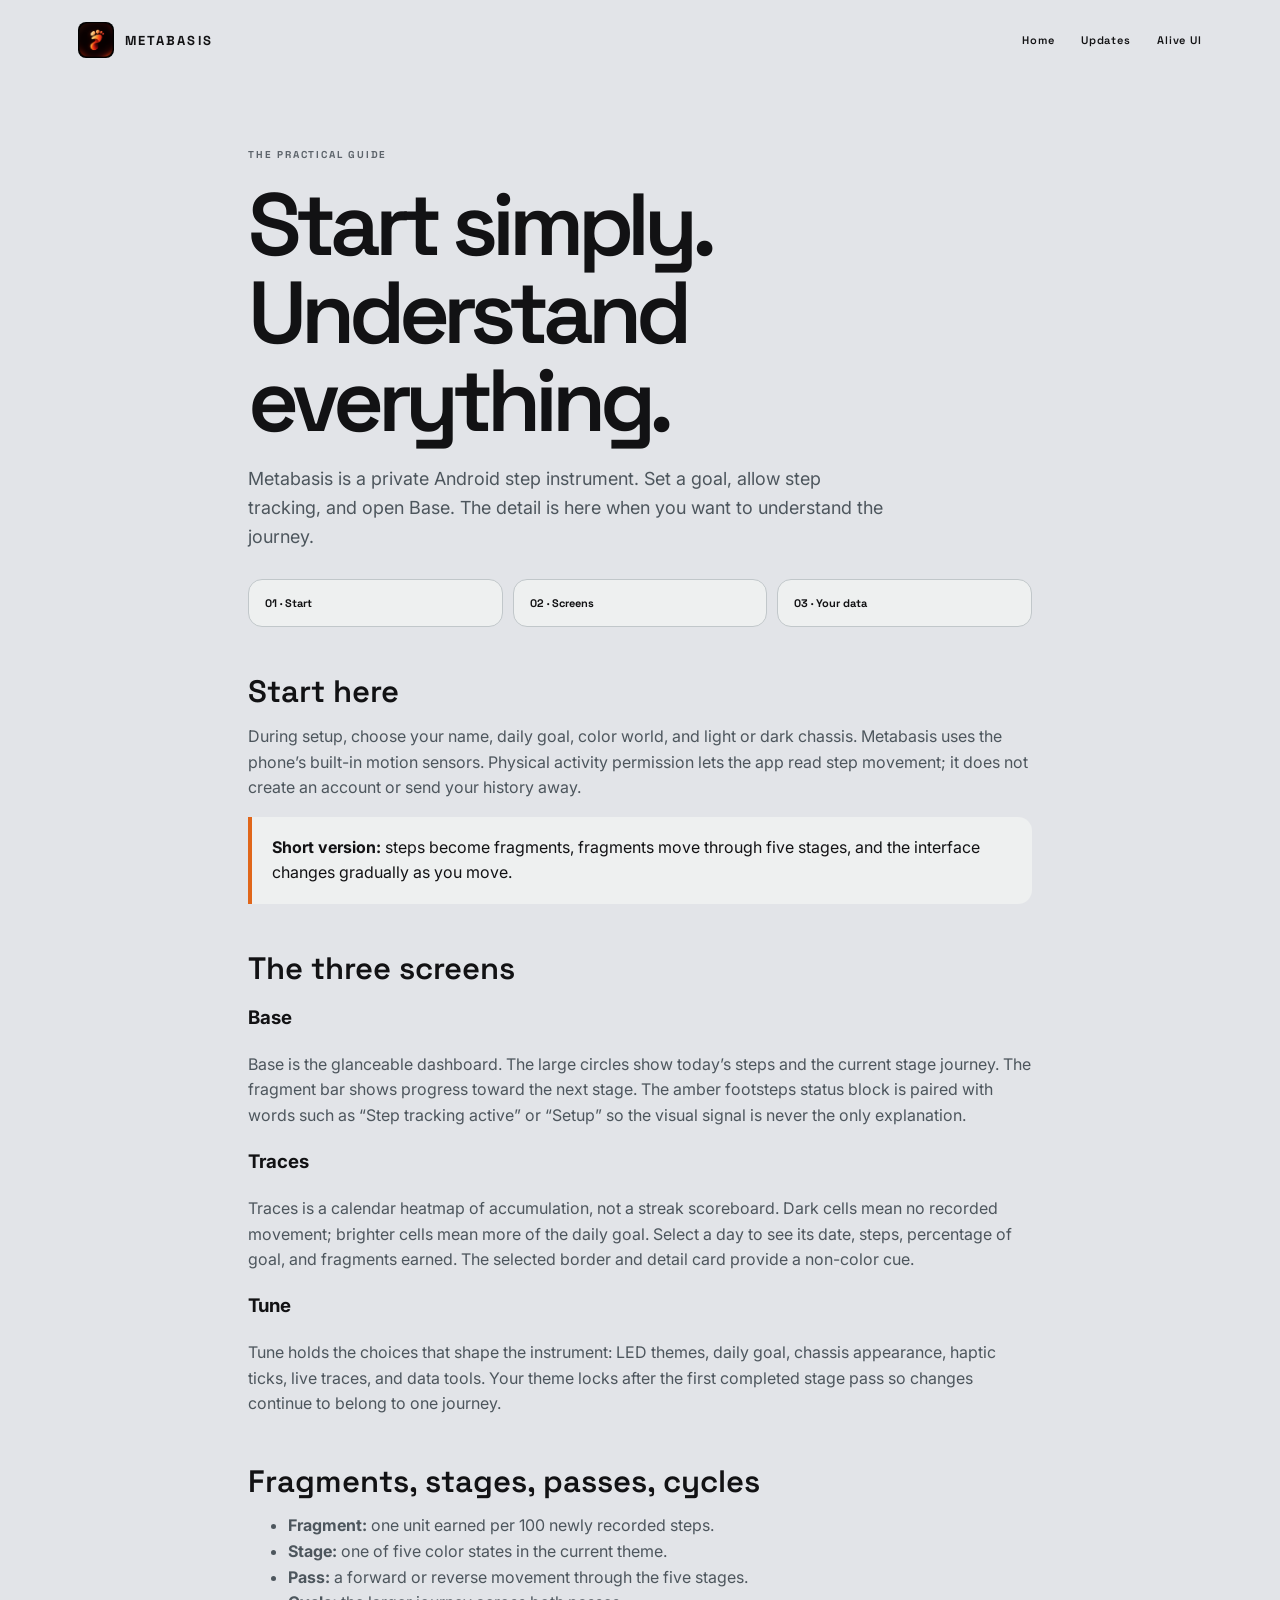
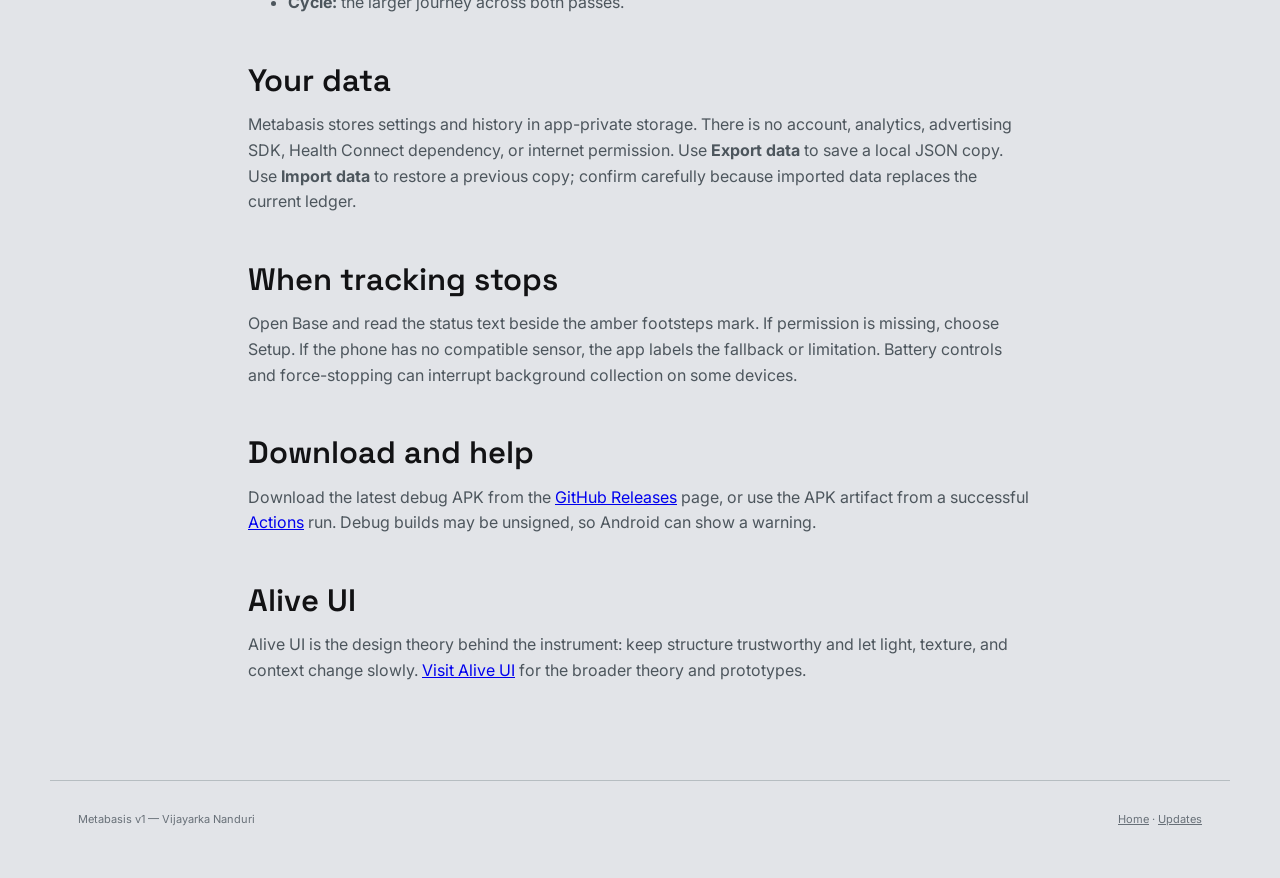
==== commit dcf71909: "Use supplied footprint logo and refine compact dashboard UI" ====
--- a/metabasis-guide.html
+++ b/metabasis-guide.html
@@ -1 +1,2 @@
-<!doctype html><html lang="en"><head><meta charset="utf-8"><meta name="viewport" content="width=device-width,initial-scale=1"><title>Metabasis Guide — Base, Traces, Tune</title><meta name="description" content="Learn how Metabasis counts steps, shows progress, protects your data, and uses Base, Traces, and Tune."><meta property="og:title" content="Metabasis Guide — Base, Traces, Tune"><meta property="og:description" content="A practical guide to the Metabasis Android step instrument."><link rel="stylesheet" href="styles.css"></head><body><header class="top"><a class="brand" href="index.html"><span class="mark" aria-hidden="true"><span class="step step-a"></span><span class="step step-b"></span></span><span>METABASIS</span></a><nav><a href="index.html">Home</a><a href="metabasis-updates.html">Updates</a><a href="https://alive-ui.netlify.app/">Alive UI</a></nav></header><main class="article"><div class="eyebrow">THE PRACTICAL GUIDE</div><h1>Start simply. Understand everything.</h1><p class="lead">Metabasis is a private Android step instrument. Set a goal, allow step tracking, and open Base. The detail is here when you want to understand the journey.</p><div class="quick-links"><a href="#start">01 · Start</a><a href="#screens">02 · Screens</a><a href="#data">03 · Your data</a></div><h2 id="start">Start here</h2><p>During setup, choose your name, daily goal, color world, and light or dark chassis. Metabasis uses the phone’s built-in motion sensors. Physical activity permission lets the app read step movement; it does not create an account or send your history away.</p><div class="guide-note"><strong>Short version:</strong> steps become fragments, fragments move through five stages, and the interface changes gradually as you move.</div><h2 id="screens">The three screens</h2><h3>Base</h3><p>Base is the glanceable dashboard. The large circles show today’s steps and the current stage journey. The fragment bar shows progress toward the next stage. The amber footsteps status block is paired with words such as “Step tracking active” or “Setup” so the visual signal is never the only explanation.</p><h3>Traces</h3><p>Traces is a calendar heatmap of accumulation, not a streak scoreboard. Dark cells mean no recorded movement; brighter cells mean more of the daily goal. Select a day to see its date, steps, percentage of goal, and fragments earned. The selected border and detail card provide a non-color cue.</p><h3>Tune</h3><p>Tune holds the choices that shape the instrument: LED themes, daily goal, chassis appearance, haptic ticks, live traces, and data tools. Your theme locks after the first completed stage pass so changes continue to belong to one journey.</p><h2>Fragments, stages, passes, cycles</h2><ul><li><strong>Fragment:</strong> one unit earned per 100 newly recorded steps.</li><li><strong>Stage:</strong> one of five color states in the current theme.</li><li><strong>Pass:</strong> a forward or reverse movement through the five stages.</li><li><strong>Cycle:</strong> the larger journey across both passes.</li></ul><h2 id="data">Your data</h2><p>Metabasis stores settings and history in app-private storage. There is no account, analytics, advertising SDK, Health Connect dependency, or internet permission. Use <strong>Export data</strong> to save a local JSON copy. Use <strong>Import data</strong> to restore a previous copy; confirm carefully because imported data replaces the current ledger.</p><h2>When tracking stops</h2><p>Open Base and read the status text beside the amber footsteps mark. If permission is missing, choose Setup. If the phone has no compatible sensor, the app labels the fallback or limitation. Battery controls and force-stopping can interrupt background collection on some devices.</p><h2>Download and help</h2><p>Download the latest debug APK from the <a href="https://github.com/vijayarkananduri/metabasis/releases">GitHub Releases</a> page, or use the APK artifact from a successful <a href="https://github.com/vijayarkananduri/metabasis/actions">Actions</a> run. Debug builds may be unsigned, so Android can show a warning.</p><h2>Alive UI</h2><p>Alive UI is the design theory behind the instrument: keep structure trustworthy and let light, texture, and context change slowly. <a href="https://alive-ui.netlify.app/">Visit Alive UI</a> for the broader theory and prototypes.</p></main><footer><span>Metabasis v1 — Vijayarka Nanduri</span><span><a href="index.html">Home</a> · <a href="metabasis-updates.html">Updates</a></span></footer></body></html>+<!doctype html><html lang="en"><head><meta charset="utf-8"><meta name="viewport" content="width=device-width,initial-scale=1"><title>Metabasis Guide — Base, Traces, Tune</title><meta name="description" content="Learn how Metabasis counts steps, shows progress, protects your data, and uses Base, Traces, and Tune."><meta property="og:title" content="Metabasis Guide — Base, Traces, Tune"><meta property="og:description" content="A practical guide to the Metabasis Android step instrument."><link rel="icon" type="image/png" href="assets/metabasis_logo.png">
+<link rel="stylesheet" href="styles.css"></head><body><header class="top"><a class="brand" href="index.html"><img class="brand-logo" src="assets/metabasis_logo.png" alt=""><span>METABASIS</span></a><nav><a href="index.html">Home</a><a href="metabasis-updates.html">Updates</a><a href="https://alive-ui.netlify.app/">Alive UI</a></nav></header><main class="article"><div class="eyebrow">THE PRACTICAL GUIDE</div><h1>Start simply. Understand everything.</h1><p class="lead">Metabasis is a private Android step instrument. Set a goal, allow step tracking, and open Base. The detail is here when you want to understand the journey.</p><div class="quick-links"><a href="#start">01 · Start</a><a href="#screens">02 · Screens</a><a href="#data">03 · Your data</a></div><h2 id="start">Start here</h2><p>During setup, choose your name, daily goal, color world, and light or dark chassis. Metabasis uses the phone’s built-in motion sensors. Physical activity permission lets the app read step movement; it does not create an account or send your history away.</p><div class="guide-note"><strong>Short version:</strong> steps become fragments, fragments move through five stages, and the interface changes gradually as you move.</div><h2 id="screens">The three screens</h2><h3>Base</h3><p>Base is the glanceable dashboard. The large circles show today’s steps and the current stage journey. The fragment bar shows progress toward the next stage. The amber footsteps status block is paired with words such as “Step tracking active” or “Setup” so the visual signal is never the only explanation.</p><h3>Traces</h3><p>Traces is a calendar heatmap of accumulation, not a streak scoreboard. Dark cells mean no recorded movement; brighter cells mean more of the daily goal. Select a day to see its date, steps, percentage of goal, and fragments earned. The selected border and detail card provide a non-color cue.</p><h3>Tune</h3><p>Tune holds the choices that shape the instrument: LED themes, daily goal, chassis appearance, haptic ticks, live traces, and data tools. Your theme locks after the first completed stage pass so changes continue to belong to one journey.</p><h2>Fragments, stages, passes, cycles</h2><ul><li><strong>Fragment:</strong> one unit earned per 100 newly recorded steps.</li><li><strong>Stage:</strong> one of five color states in the current theme.</li><li><strong>Pass:</strong> a forward or reverse movement through the five stages.</li><li><strong>Cycle:</strong> the larger journey across both passes.</li></ul><h2 id="data">Your data</h2><p>Metabasis stores settings and history in app-private storage. There is no account, analytics, advertising SDK, Health Connect dependency, or internet permission. Use <strong>Export data</strong> to save a local JSON copy. Use <strong>Import data</strong> to restore a previous copy; confirm carefully because imported data replaces the current ledger.</p><h2>When tracking stops</h2><p>Open Base and read the status text beside the amber footsteps mark. If permission is missing, choose Setup. If the phone has no compatible sensor, the app labels the fallback or limitation. Battery controls and force-stopping can interrupt background collection on some devices.</p><h2>Download and help</h2><p>Download the latest debug APK from the <a href="https://github.com/vijayarkananduri/metabasis/releases">GitHub Releases</a> page, or use the APK artifact from a successful <a href="https://github.com/vijayarkananduri/metabasis/actions">Actions</a> run. Debug builds may be unsigned, so Android can show a warning.</p><h2>Alive UI</h2><p>Alive UI is the design theory behind the instrument: keep structure trustworthy and let light, texture, and context change slowly. <a href="https://alive-ui.netlify.app/">Visit Alive UI</a> for the broader theory and prototypes.</p></main><footer><span>Metabasis v1 — Vijayarka Nanduri</span><span><a href="index.html">Home</a> · <a href="metabasis-updates.html">Updates</a></span></footer></body></html>
--- a/styles.css
+++ b/styles.css
@@ -1,5 +1,5 @@
 @import url('https://fonts.googleapis.com/css2?family=Inter:wght@400;500;600&family=Space+Grotesk:wght@400;500;600;700&display=swap');
-:root{--silver:#e2e4e8;--ink:#121214;--glass:#08090b;--milk:#f5f5f2;--muted:#777d84;--line:#34383e;--amber:#e0661a;--amber-bright:#ffa133;--panel:#f7f8f7}*{box-sizing:border-box}html{scroll-behavior:smooth}body{margin:0;background:var(--silver);color:var(--ink);font-family:Inter,system-ui,sans-serif;line-height:1.6}.top{max-width:1180px;margin:auto;padding:22px 28px;display:flex;align-items:center;justify-content:space-between}.brand{display:flex;align-items:center;gap:11px;font:700 13px 'Space Grotesk';letter-spacing:.16em;color:var(--ink);text-decoration:none}.mark{width:36px;height:36px;border-radius:50%;background:var(--glass);display:flex;align-items:center;justify-content:center;position:relative;color:var(--amber-bright);font:700 10px 'Space Grotesk'}.mark .step{position:absolute;width:7px;height:14px;border-radius:55% 55% 48% 48%;background:var(--amber-bright);box-shadow:0 0 8px #ffa13355}.mark .step-a{transform:rotate(-25deg);left:10px;top:8px}.mark .step-b{transform:rotate(-25deg);right:9px;bottom:7px}.foot-mini{display:inline-flex;align-items:center;justify-content:center;gap:1px;color:var(--amber-bright);font-size:8px;letter-spacing:-2px;width:27px;height:27px;border-radius:8px;background:#20252a}.status-card .foot-mini{background:transparent;font-size:7px}nav{display:flex;gap:26px}nav a,.textlink{color:var(--ink);text-decoration:none;font:600 11px 'Space Grotesk';letter-spacing:.08em}nav a:hover,.textlink:hover{color:var(--amber)}main{max-width:1180px;margin:auto;padding:20px 28px 80px}.eyebrow{font:700 10px 'Space Grotesk';letter-spacing:.18em;color:#5d646b}.hero{border-radius:30px}.product-hero{min-height:630px;padding:70px 7%;display:grid;grid-template-columns:1.1fr .9fr;gap:40px;align-items:center;background:linear-gradient(125deg,#111214 0%,#25292e 60%,#56606a 100%);color:var(--milk);overflow:hidden;box-shadow:0 28px 60px #454b5238}.product-hero .eyebrow{color:#b7bdc3}.hero-copy{max-width:640px}.hero h1{font:600 clamp(48px,7vw,88px)/.96 'Space Grotesk';letter-spacing:-.07em;margin:18px 0}.lead{font-size:18px;max-width:650px;color:#d4d8da}.actions{display:flex;align-items:center;gap:14px;margin-top:28px;flex-wrap:wrap}.button{display:inline-block;padding:13px 20px;border-radius:25px;background:var(--amber-bright);color:#151515;text-decoration:none;font:700 11px 'Space Grotesk';letter-spacing:.08em}.secondary-button{background:#2e3339;color:var(--milk);border:1px solid #69727b}.microcopy{font-size:11px;color:#aeb5bb;margin-top:16px}.phone{width:260px;min-height:530px;background:#0a0b0d;border:7px solid #22262a;border-radius:32px;padding:14px 12px 12px;color:var(--milk);box-shadow:0 22px 40px #0008;position:relative;overflow:hidden}.hero-phone{justify-self:center;transform:rotate(3deg);width:278px;min-height:540px}.phone-bar{display:flex;justify-content:space-between;font:600 9px 'Space Grotesk';color:#9da3a8;padding:0 4px 14px}.phone-dot{width:7px;height:7px;background:#e0661a;border-radius:50%;box-shadow:0 0 10px #e0661a}.app-head{display:flex;align-items:center;gap:8px;padding:2px 2px 18px;font:700 10px 'Space Grotesk';letter-spacing:.16em}.app-head strong{flex:1}.status-dot{width:8px;height:8px;background:var(--amber-bright);border-radius:50%;box-shadow:0 0 12px #ffa133}.screen-row{display:flex;gap:10px;align-items:center}.metric{height:132px;flex:1;border-radius:50%;background:#121519;border:1px solid #4c555d;display:flex;flex-direction:column;justify-content:center;align-items:center;position:relative}.metric small,.screen-title small{font:700 8px 'Space Grotesk';letter-spacing:.15em;color:#9b9ea3}.metric strong{font:700 20px 'Space Grotesk';margin:5px 0}.metric em{font:700 8px 'Space Grotesk';font-style:normal;letter-spacing:.17em;color:var(--amber-bright)}.cycle{background:#0b0d10}.ring-big{width:110px;height:110px;border-radius:50%;border:5px dotted var(--amber-bright);display:flex;flex-direction:column;align-items:center;justify-content:center}.ring-big b{font:300 26px 'Space Grotesk';color:var(--amber-bright)}.ring-big small{font-size:7px;text-align:center;color:#d7dadd}.bar{height:34px;margin-top:14px;border-radius:20px;background:#171a1d;border:1px solid #3d444b;display:flex;align-items:center;overflow:hidden;position:relative}.bar span{height:100%;width:62%;background:var(--amber);border-radius:20px}.bar b{position:absolute;width:100%;text-align:center;font:700 8px 'Space Grotesk';color:var(--milk)}.caption{display:block;text-align:center;margin:5px 0 12px;color:#8f969c;font:700 7px 'Space Grotesk';letter-spacing:.14em}.status-card,.trace-card,.detail{background:#13171b;border:1px solid #30363c;border-radius:13px;padding:11px;display:flex;gap:9px;align-items:center}.status-card b,.trace-card b,.detail b{display:block;font:700 8px 'Space Grotesk';letter-spacing:.09em}.status-card small,.trace-card small,.detail small{display:block;color:#9ca2a7;font-size:8px;margin-top:3px}.trace-card{display:block;margin-top:8px}.trace-card b{color:var(--amber-bright)}.trace-card small{margin-top:6px}.nav-pill{position:absolute;bottom:12px;left:12px;right:12px;height:38px;border-radius:20px;background:#202326;display:flex;align-items:center;justify-content:space-around;font:700 8px 'Space Grotesk';color:#aeb4b9}.nav-pill b{color:var(--amber-bright);background:#4b2a19;padding:8px 11px;border-radius:15px}.proof,.screens,.callout{margin-top:22px;padding:56px 7%;border-radius:26px;background:#d5dade;border:1px solid #b9c0c5}.proof{display:grid;grid-template-columns:.9fr 1.1fr;gap:60px}.proof h2,.screens h2,.callout h2{font:600 42px/1.04 'Space Grotesk';letter-spacing:-.05em;margin:13px 0 16px}.proof p,.section-head p,.callout p{color:#4d565d}.proof-points{display:grid;grid-template-columns:repeat(3,1fr);gap:14px}.proof-points article{background:#eef0f0;border:1px solid #c1c7ca;border-radius:16px;padding:18px}.proof-points b,.number{color:var(--amber);font:700 11px 'Space Grotesk';letter-spacing:.14em}.proof-points h3{font:600 20px 'Space Grotesk';margin:13px 0 7px}.proof-points p{font-size:12px;margin:0}.section-head{max-width:680px;margin-bottom:30px}.screen-grid{display:grid;grid-template-columns:repeat(3,1fr);gap:22px}.screen-item .phone{margin:auto;width:100%;max-width:275px;min-height:540px}.screen-item h3{font:600 24px 'Space Grotesk';margin:18px 0 4px}.screen-item>p{font-size:13px;color:#4e565d;margin-top:0}.screen-title{font:700 21px 'Space Grotesk';letter-spacing:.1em;margin:4px 0 13px}.screen-title small{display:block;margin-top:4px}.month{display:flex;justify-content:space-between;align-items:center;font:600 10px 'Space Grotesk';margin:12px 0}.month span{font-size:22px;color:var(--amber-bright)}.week{display:grid;grid-template-columns:repeat(7,1fr);font:700 8px Inter;color:#81878c;text-align:center;margin-bottom:7px}.week i{font-style:normal}.heatmap{display:grid;grid-template-columns:repeat(7,1fr);gap:5px}.heatmap i{aspect-ratio:1;border-radius:5px;display:grid;place-items:center;font:700 7px Inter;background:#1a1e21;color:#a4aaaf;font-style:normal}.heatmap .h1{background:#4a291b}.heatmap .h2{background:#80401e}.heatmap .h3{background:#b95d20;color:#111}.heatmap .h4{background:#f0a04c;color:#111}.detail{display:block;margin-top:15px}.detail strong{display:block;font:700 22px 'Space Grotesk';margin:5px 0}.tune-list{display:flex;flex-direction:column;gap:9px;font-size:11px}.tune-list>b{font:700 8px 'Space Grotesk';letter-spacing:.13em;color:#8f969c;margin-top:7px}.tune-list>div{background:#13171b;border:1px solid #30363c;border-radius:11px;padding:10px}.tune-list em{float:right;font-style:normal;color:var(--amber-bright);font-size:9px}.choice{color:#8c9297;margin-right:7px}.amber-choice{color:var(--amber-bright)}.slider{height:8px!important;border-radius:5px;background:#272c31!important;padding:0!important}.slider span{display:block;width:60%;height:100%;background:var(--amber);border-radius:5px}.data-actions{display:flex;gap:7px}.data-actions button{flex:1;padding:10px 4px;border:1px solid #555d65;background:#20252a;color:var(--milk);border-radius:10px;font:700 8px 'Space Grotesk'}.callout{display:flex;justify-content:space-between;align-items:center;gap:30px;background:var(--glass);color:var(--milk);border-color:#34383e}.callout .eyebrow{color:#9fa6ac}.callout p{color:#b9c0c5;max-width:650px}.callout .textlink{color:var(--milk)}footer{max-width:1180px;margin:auto;padding:30px 28px 50px;border-top:1px solid #b6bdc1;display:flex;justify-content:space-between;gap:20px;color:#687078;font-size:11px}footer a{color:inherit}@media(max-width:900px){.product-hero{grid-template-columns:1fr}.hero-phone{justify-self:start;transform:rotate(2deg)}.proof{grid-template-columns:1fr}.screen-grid{grid-template-columns:1fr 1fr}.callout{display:block}}@media(max-width:620px){.top{align-items:flex-start;padding:18px}.top nav{gap:11px;flex-wrap:wrap;justify-content:flex-end}main{padding:12px 18px 60px}.product-hero{padding:44px 24px}.hero h1{font-size:52px}.lead{font-size:16px}.proof,.screens,.callout{padding:34px 22px}.proof h2,.screens h2,.callout h2{font-size:34px}.proof-points,.screen-grid{grid-template-columns:1fr}.screen-item .phone{max-width:290px}.callout .actions{margin-top:18px}footer{display:block;padding:24px 18px 40px}footer span{display:block;margin-top:8px}}
+:root{--silver:#e2e4e8;--ink:#121214;--glass:#08090b;--milk:#f5f5f2;--muted:#777d84;--line:#34383e;--amber:#e0661a;--amber-bright:#ffa133;--panel:#f7f8f7}*{box-sizing:border-box}html{scroll-behavior:smooth}body{margin:0;background:var(--silver);color:var(--ink);font-family:Inter,system-ui,sans-serif;line-height:1.6}.top{max-width:1180px;margin:auto;padding:22px 28px;display:flex;align-items:center;justify-content:space-between}.brand{display:flex;align-items:center;gap:11px;font:700 13px 'Space Grotesk';letter-spacing:.16em;color:var(--ink);text-decoration:none}.brand-logo{display:block;flex:none;width:36px;height:36px;object-fit:contain;border-radius:8px}.brand-mini{display:block;flex:none;object-fit:contain;width:27px;height:27px;border-radius:7px;background:#08090b}.status-card .brand-mini{width:24px;height:24px}nav{display:flex;gap:26px}nav a,.textlink{color:var(--ink);text-decoration:none;font:600 11px 'Space Grotesk';letter-spacing:.08em}nav a:hover,.textlink:hover{color:var(--amber)}main{max-width:1180px;margin:auto;padding:20px 28px 80px}.eyebrow{font:700 10px 'Space Grotesk';letter-spacing:.18em;color:#5d646b}.hero{border-radius:30px}.product-hero{min-height:630px;padding:70px 7%;display:grid;grid-template-columns:1.1fr .9fr;gap:40px;align-items:center;background:linear-gradient(125deg,#111214 0%,#25292e 60%,#56606a 100%);color:var(--milk);overflow:hidden;box-shadow:0 28px 60px #454b5238}.product-hero .eyebrow{color:#b7bdc3}.hero-copy{max-width:640px}.hero h1{font:600 clamp(48px,7vw,88px)/.96 'Space Grotesk';letter-spacing:-.07em;margin:18px 0}.lead{font-size:18px;max-width:650px;color:#d4d8da}.actions{display:flex;align-items:center;gap:14px;margin-top:28px;flex-wrap:wrap}.button{display:inline-block;padding:13px 20px;border-radius:25px;background:var(--amber-bright);color:#151515;text-decoration:none;font:700 11px 'Space Grotesk';letter-spacing:.08em}.secondary-button{background:#2e3339;color:var(--milk);border:1px solid #69727b}.microcopy{font-size:11px;color:#aeb5bb;margin-top:16px}.phone{width:260px;min-height:530px;background:#0a0b0d;border:7px solid #22262a;border-radius:32px;padding:14px 12px 12px;color:var(--milk);box-shadow:0 22px 40px #0008;position:relative;overflow:hidden}.hero-phone{justify-self:center;transform:rotate(3deg);width:278px;min-height:540px}.phone-bar{display:flex;justify-content:space-between;font:600 9px 'Space Grotesk';color:#9da3a8;padding:0 4px 14px}.phone-dot{width:7px;height:7px;background:#e0661a;border-radius:50%;box-shadow:0 0 10px #e0661a}.app-head{display:flex;align-items:center;gap:8px;padding:2px 2px 18px;font:700 10px 'Space Grotesk';letter-spacing:.16em}.app-head strong{flex:1}.status-dot{width:8px;height:8px;background:var(--amber-bright);border-radius:50%;box-shadow:0 0 12px #ffa133}.screen-row{display:flex;gap:10px;align-items:center}.metric{height:132px;flex:1;border-radius:50%;background:#121519;border:1px solid #4c555d;display:flex;flex-direction:column;justify-content:center;align-items:center;position:relative}.metric small,.screen-title small{font:700 8px 'Space Grotesk';letter-spacing:.15em;color:#9b9ea3}.metric strong{font:700 20px 'Space Grotesk';margin:5px 0}.metric em{font:700 8px 'Space Grotesk';font-style:normal;letter-spacing:.17em;color:var(--amber-bright)}.cycle{background:#0b0d10}.ring-big{width:110px;height:110px;border-radius:50%;border:5px dotted var(--amber-bright);display:flex;flex-direction:column;align-items:center;justify-content:center}.ring-big b{font:300 26px 'Space Grotesk';color:var(--amber-bright)}.ring-big small{font-size:7px;text-align:center;color:#d7dadd}.bar{height:34px;margin-top:14px;border-radius:20px;background:#171a1d;border:1px solid #3d444b;display:flex;align-items:center;overflow:hidden;position:relative}.bar span{height:100%;width:62%;background:var(--amber);border-radius:20px}.bar b{position:absolute;width:100%;text-align:center;font:700 8px 'Space Grotesk';color:var(--milk)}.caption{display:block;text-align:center;margin:5px 0 12px;color:#8f969c;font:700 7px 'Space Grotesk';letter-spacing:.14em}.status-card,.trace-card,.detail{background:#13171b;border:1px solid #30363c;border-radius:13px;padding:11px;display:flex;gap:9px;align-items:center}.status-card b,.trace-card b,.detail b{display:block;font:700 8px 'Space Grotesk';letter-spacing:.09em}.status-card small,.trace-card small,.detail small{display:block;color:#9ca2a7;font-size:8px;margin-top:3px}.trace-card{display:block;margin-top:8px}.trace-card b{color:var(--amber-bright)}.trace-card small{margin-top:6px}.nav-pill{position:absolute;bottom:12px;left:12px;right:12px;height:38px;border-radius:20px;background:#202326;display:flex;align-items:center;justify-content:space-around;font:700 8px 'Space Grotesk';color:#aeb4b9}.nav-pill b{color:var(--amber-bright);background:#4b2a19;padding:8px 11px;border-radius:15px}.proof,.screens,.callout{margin-top:22px;padding:56px 7%;border-radius:26px;background:#d5dade;border:1px solid #b9c0c5}.proof{display:grid;grid-template-columns:.9fr 1.1fr;gap:60px}.proof h2,.screens h2,.callout h2{font:600 42px/1.04 'Space Grotesk';letter-spacing:-.05em;margin:13px 0 16px}.proof p,.section-head p,.callout p{color:#4d565d}.proof-points{display:grid;grid-template-columns:repeat(3,1fr);gap:14px}.proof-points article{background:#eef0f0;border:1px solid #c1c7ca;border-radius:16px;padding:18px}.proof-points b,.number{color:var(--amber);font:700 11px 'Space Grotesk';letter-spacing:.14em}.proof-points h3{font:600 20px 'Space Grotesk';margin:13px 0 7px}.proof-points p{font-size:12px;margin:0}.section-head{max-width:680px;margin-bottom:30px}.screen-grid{display:grid;grid-template-columns:repeat(3,1fr);gap:22px}.screen-item .phone{margin:auto;width:100%;max-width:275px;min-height:540px}.screen-item h3{font:600 24px 'Space Grotesk';margin:18px 0 4px}.screen-item>p{font-size:13px;color:#4e565d;margin-top:0}.screen-title{font:700 21px 'Space Grotesk';letter-spacing:.1em;margin:4px 0 13px}.screen-title small{display:block;margin-top:4px}.month{display:flex;justify-content:space-between;align-items:center;font:600 10px 'Space Grotesk';margin:12px 0}.month span{font-size:22px;color:var(--amber-bright)}.week{display:grid;grid-template-columns:repeat(7,1fr);font:700 8px Inter;color:#81878c;text-align:center;margin-bottom:7px}.week i{font-style:normal}.heatmap{display:grid;grid-template-columns:repeat(7,1fr);gap:5px}.heatmap i{aspect-ratio:1;border-radius:5px;display:grid;place-items:center;font:700 7px Inter;background:#1a1e21;color:#a4aaaf;font-style:normal}.heatmap .h1{background:#4a291b}.heatmap .h2{background:#80401e}.heatmap .h3{background:#b95d20;color:#111}.heatmap .h4{background:#f0a04c;color:#111}.detail{display:block;margin-top:15px}.detail strong{display:block;font:700 22px 'Space Grotesk';margin:5px 0}.tune-list{display:flex;flex-direction:column;gap:9px;font-size:11px}.tune-list>b{font:700 8px 'Space Grotesk';letter-spacing:.13em;color:#8f969c;margin-top:7px}.tune-list>div{background:#13171b;border:1px solid #30363c;border-radius:11px;padding:10px}.tune-list em{float:right;font-style:normal;color:var(--amber-bright);font-size:9px}.choice{color:#8c9297;margin-right:7px}.amber-choice{color:var(--amber-bright)}.slider{height:8px!important;border-radius:5px;background:#272c31!important;padding:0!important}.slider span{display:block;width:60%;height:100%;background:var(--amber);border-radius:5px}.data-actions{display:flex;gap:7px}.data-actions button{flex:1;padding:10px 4px;border:1px solid #555d65;background:#20252a;color:var(--milk);border-radius:10px;font:700 8px 'Space Grotesk'}.callout{display:flex;justify-content:space-between;align-items:center;gap:30px;background:var(--glass);color:var(--milk);border-color:#34383e}.callout .eyebrow{color:#9fa6ac}.callout p{color:#b9c0c5;max-width:650px}.callout .textlink{color:var(--milk)}footer{max-width:1180px;margin:auto;padding:30px 28px 50px;border-top:1px solid #b6bdc1;display:flex;justify-content:space-between;gap:20px;color:#687078;font-size:11px}footer a{color:inherit}@media(max-width:900px){.product-hero{grid-template-columns:1fr}.hero-phone{justify-self:start;transform:rotate(2deg)}.proof{grid-template-columns:1fr}.screen-grid{grid-template-columns:1fr 1fr}.callout{display:block}}@media(max-width:620px){.top{align-items:flex-start;padding:18px}.top nav{gap:11px;flex-wrap:wrap;justify-content:flex-end}main{padding:12px 18px 60px}.product-hero{padding:44px 24px}.hero h1{font-size:52px}.lead{font-size:16px}.proof,.screens,.callout{padding:34px 22px}.proof h2,.screens h2,.callout h2{font-size:34px}.proof-points,.screen-grid{grid-template-columns:1fr}.screen-item .phone{max-width:290px}.callout .actions{margin-top:18px}footer{display:block;padding:24px 18px 40px}footer span{display:block;margin-top:8px}}
 .article{max-width:840px;padding-top:68px}.article h1{font:600 clamp(48px,8vw,88px)/1 'Space Grotesk';letter-spacing:-.07em;margin:20px 0}.article h2{font:600 31px/1.05 'Space Grotesk';margin:48px 0 12px}.article p,.article li{font-size:16px;color:#4d565d}.article .lead{font-size:18px;color:#4d565d}.article .dark-card{background:var(--glass);border-radius:20px;padding:26px;color:var(--milk)}.article .dark-card p{color:#b4bbc0}.article .quick-links{display:grid;grid-template-columns:repeat(3,1fr);gap:10px;margin:28px 0}.article .quick-links a{background:#eef0f0;border:1px solid #c1c7ca;border-radius:14px;padding:16px;color:var(--ink);text-decoration:none;font:700 11px 'Space Grotesk'}.guide-note{padding:18px 20px;border-left:4px solid var(--amber);background:#eef0f0;border-radius:0 14px 14px 0}@media(max-width:620px){.article{padding-top:42px}.article .quick-links{grid-template-columns:1fr}.article h1{font-size:52px}}
 
 .svg-preview{display:none}.screen-item>.phone{display:none}.svg-link{display:block;text-decoration:none}.svg-screen{display:block;width:100%;max-width:275px;margin:0 auto 12px;border-radius:34px;box-shadow:0 22px 40px #0006}@media(max-width:620px){.svg-screen{max-width:290px}}
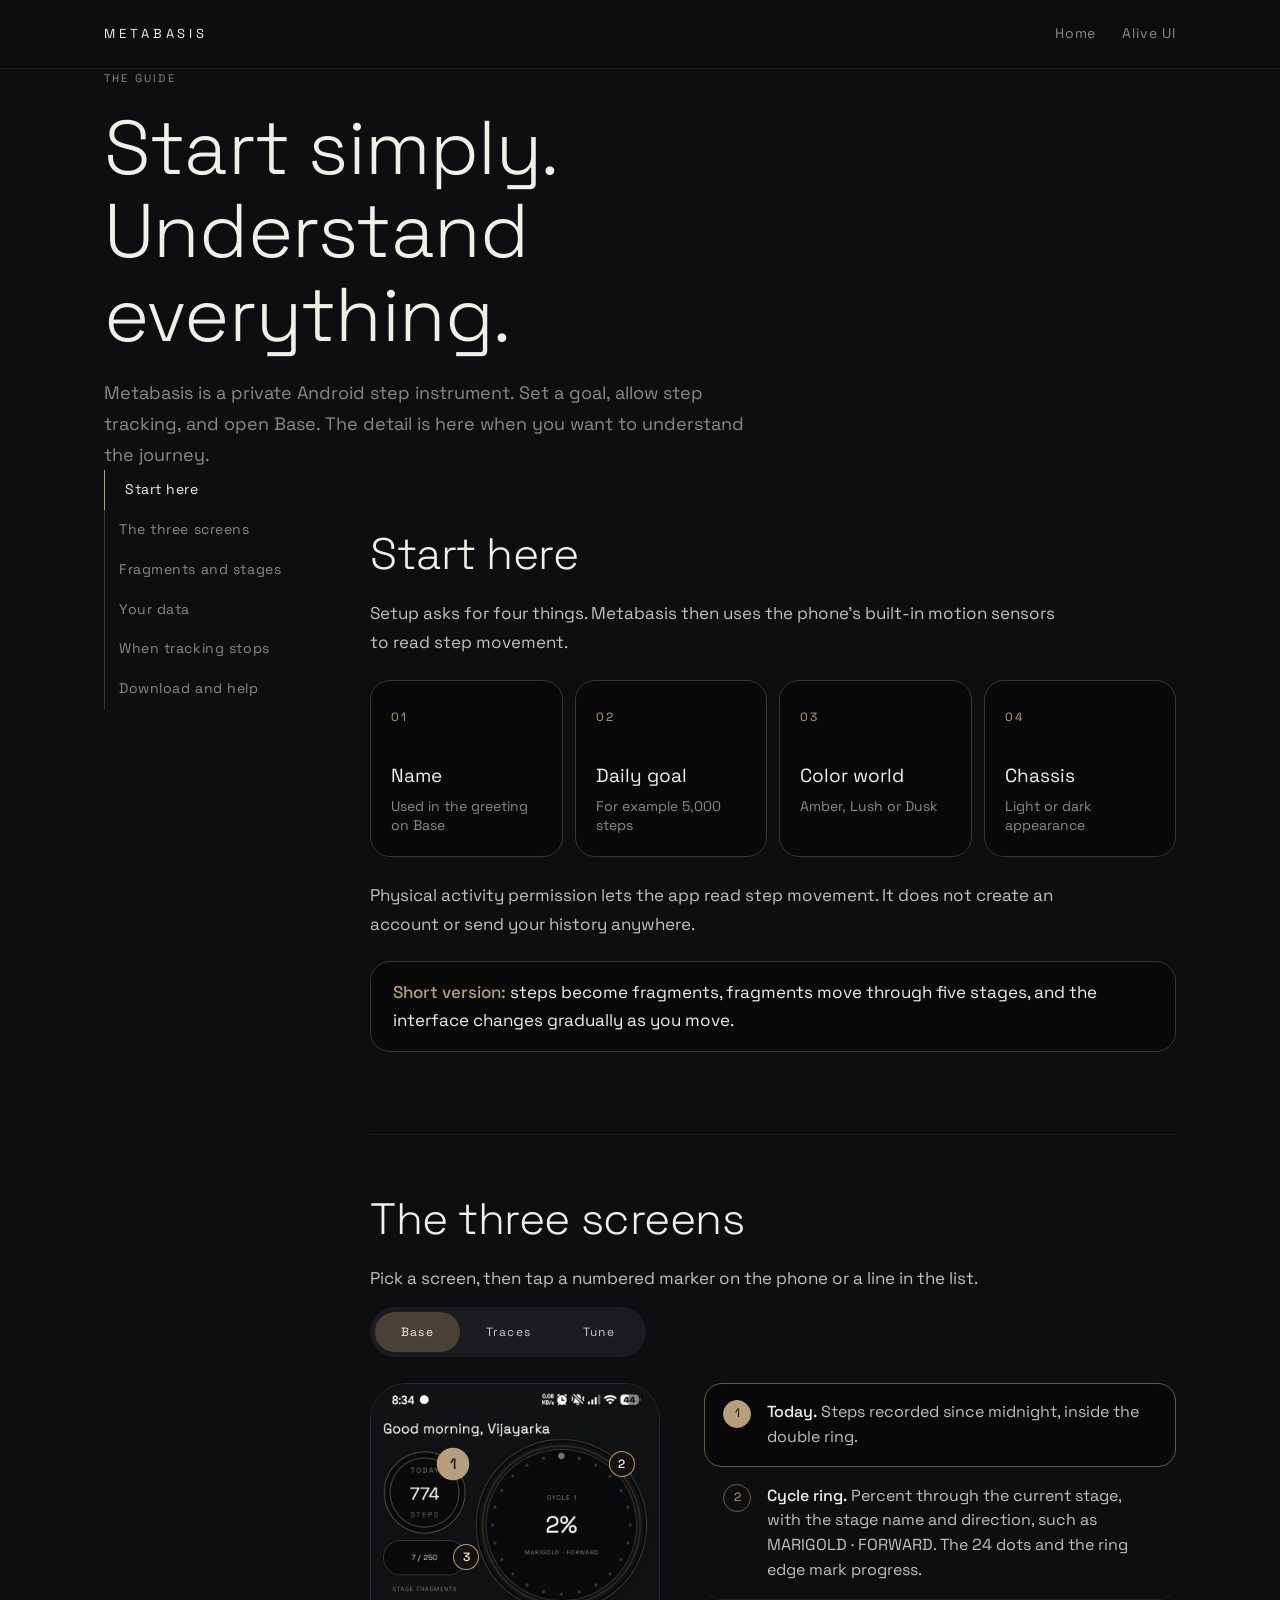
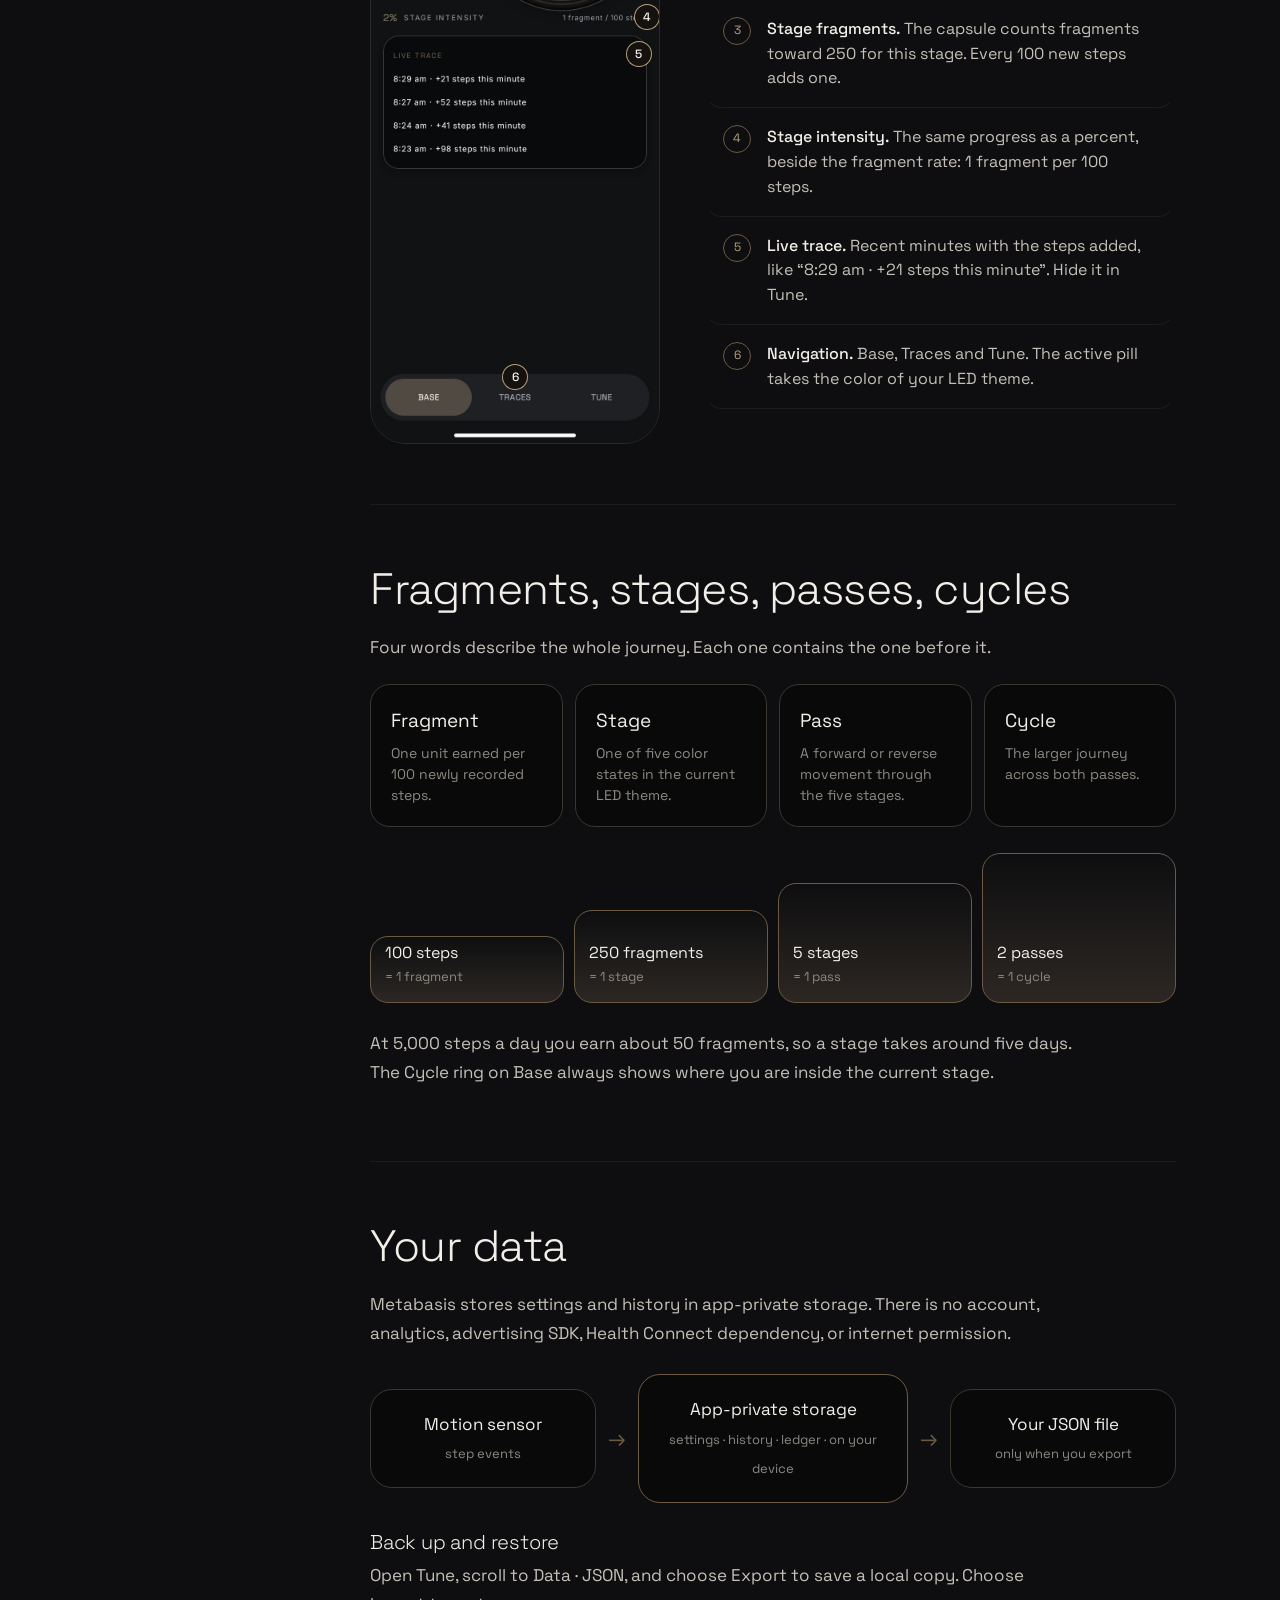
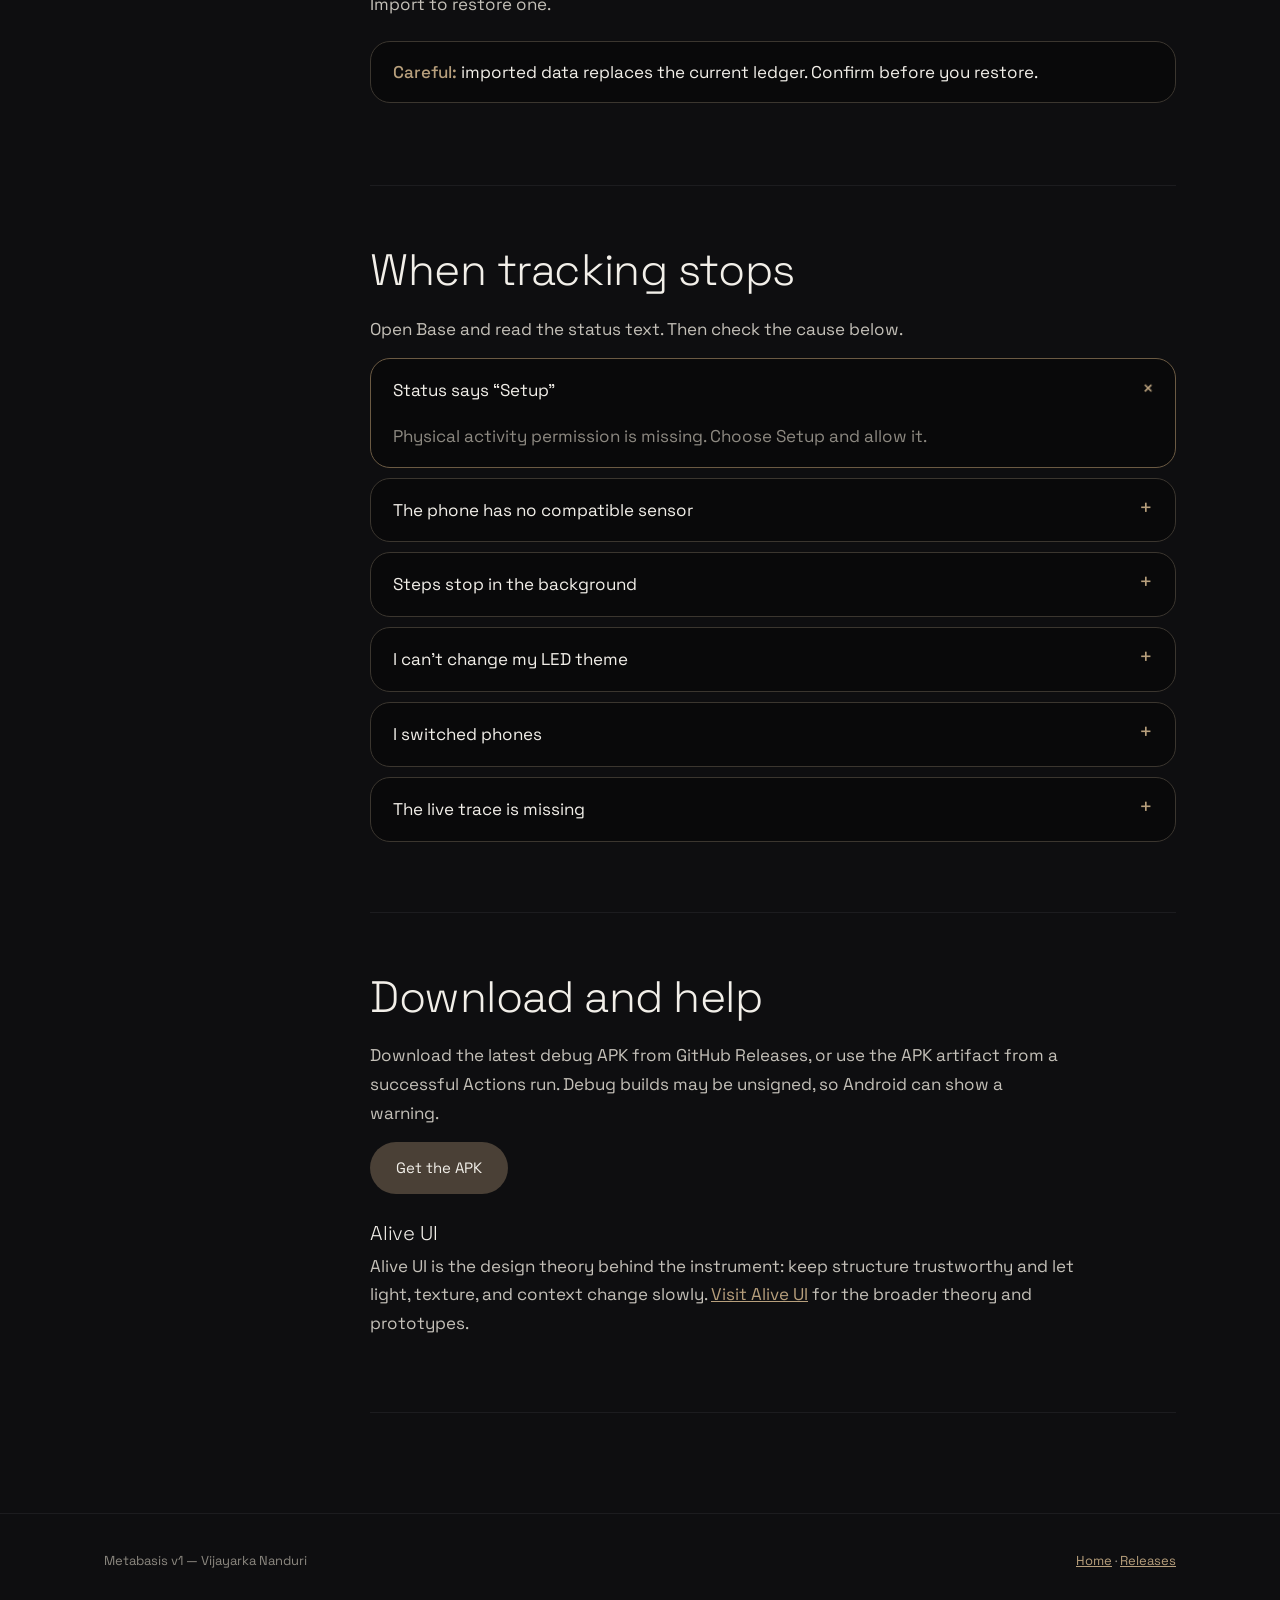
==== commit c51e850e: "Refresh Metabasis website and README" ====
--- a/metabasis-guide.html
+++ b/metabasis-guide.html
@@ -1,2 +1,90 @@
-<!doctype html><html lang="en"><head><meta charset="utf-8"><meta name="viewport" content="width=device-width,initial-scale=1"><title>Metabasis Guide — Base, Traces, Tune</title><meta name="description" content="Learn how Metabasis counts steps, shows progress, protects your data, and uses Base, Traces, and Tune."><meta property="og:title" content="Metabasis Guide — Base, Traces, Tune"><meta property="og:description" content="A practical guide to the Metabasis Android step instrument."><link rel="icon" type="image/png" href="assets/metabasis_logo.png">
-<link rel="stylesheet" href="styles.css"></head><body><header class="top"><a class="brand" href="index.html"><img class="brand-logo" src="assets/metabasis_logo.png" alt=""><span>METABASIS</span></a><nav><a href="index.html">Home</a><a href="metabasis-updates.html">Updates</a><a href="https://alive-ui.netlify.app/">Alive UI</a></nav></header><main class="article"><div class="eyebrow">THE PRACTICAL GUIDE</div><h1>Start simply. Understand everything.</h1><p class="lead">Metabasis is a private Android step instrument. Set a goal, allow step tracking, and open Base. The detail is here when you want to understand the journey.</p><div class="quick-links"><a href="#start">01 · Start</a><a href="#screens">02 · Screens</a><a href="#data">03 · Your data</a></div><h2 id="start">Start here</h2><p>During setup, choose your name, daily goal, color world, and light or dark chassis. Metabasis uses the phone’s built-in motion sensors. Physical activity permission lets the app read step movement; it does not create an account or send your history away.</p><div class="guide-note"><strong>Short version:</strong> steps become fragments, fragments move through five stages, and the interface changes gradually as you move.</div><h2 id="screens">The three screens</h2><h3>Base</h3><p>Base is the glanceable dashboard. The large circles show today’s steps and the current stage journey. The fragment bar shows progress toward the next stage. The amber footsteps status block is paired with words such as “Step tracking active” or “Setup” so the visual signal is never the only explanation.</p><h3>Traces</h3><p>Traces is a calendar heatmap of accumulation, not a streak scoreboard. Dark cells mean no recorded movement; brighter cells mean more of the daily goal. Select a day to see its date, steps, percentage of goal, and fragments earned. The selected border and detail card provide a non-color cue.</p><h3>Tune</h3><p>Tune holds the choices that shape the instrument: LED themes, daily goal, chassis appearance, haptic ticks, live traces, and data tools. Your theme locks after the first completed stage pass so changes continue to belong to one journey.</p><h2>Fragments, stages, passes, cycles</h2><ul><li><strong>Fragment:</strong> one unit earned per 100 newly recorded steps.</li><li><strong>Stage:</strong> one of five color states in the current theme.</li><li><strong>Pass:</strong> a forward or reverse movement through the five stages.</li><li><strong>Cycle:</strong> the larger journey across both passes.</li></ul><h2 id="data">Your data</h2><p>Metabasis stores settings and history in app-private storage. There is no account, analytics, advertising SDK, Health Connect dependency, or internet permission. Use <strong>Export data</strong> to save a local JSON copy. Use <strong>Import data</strong> to restore a previous copy; confirm carefully because imported data replaces the current ledger.</p><h2>When tracking stops</h2><p>Open Base and read the status text beside the amber footsteps mark. If permission is missing, choose Setup. If the phone has no compatible sensor, the app labels the fallback or limitation. Battery controls and force-stopping can interrupt background collection on some devices.</p><h2>Download and help</h2><p>Download the latest debug APK from the <a href="https://github.com/vijayarkananduri/metabasis/releases">GitHub Releases</a> page, or use the APK artifact from a successful <a href="https://github.com/vijayarkananduri/metabasis/actions">Actions</a> run. Debug builds may be unsigned, so Android can show a warning.</p><h2>Alive UI</h2><p>Alive UI is the design theory behind the instrument: keep structure trustworthy and let light, texture, and context change slowly. <a href="https://alive-ui.netlify.app/">Visit Alive UI</a> for the broader theory and prototypes.</p></main><footer><span>Metabasis v1 — Vijayarka Nanduri</span><span><a href="index.html">Home</a> · <a href="metabasis-updates.html">Updates</a></span></footer></body></html>+<!doctype html><html lang="en"><head><meta charset="utf-8"><meta name="viewport" content="width=device-width,initial-scale=1">
+<title>Metabasis Guide — Base, Traces, Tune</title><meta name="description" content="Learn how Metabasis counts steps, shows progress, protects your data, and uses Base, Traces, and Tune."><meta name="theme-color" content="#0e0e10"><link rel="canonical" href="https://vijayarkananduri.github.io/metabasis/metabasis-guide.html"><meta property="og:image" content="assets/metabasis-base.jpg"><meta property="og:type" content="article">
+<link rel="preconnect" href="https://fonts.googleapis.com"><link rel="preconnect" href="https://fonts.gstatic.com" crossorigin>
+<link href="https://fonts.googleapis.com/css2?family=Space+Grotesk:wght@300;400;500&display=swap" rel="stylesheet">
+<style>
+:root{--bg:#0e0e10;--card:#09090a;--ln:#3b362f;--br:#6b5a43;--m:#8d8981;--t:#f2efe9;--nav:#1b1c1f;--pill:#4a4036;--a:#b79f7c}
+*{box-sizing:border-box;margin:0}html{scroll-behavior:smooth;scroll-padding-top:90px}
+body{background:var(--bg);color:var(--t);font:400 17px/1.7 'Space Grotesk',system-ui,sans-serif;overflow-x:hidden}
+a{color:var(--a)}.w{max-width:1120px;margin:auto;padding:0 24px}.cap{font-size:11px;letter-spacing:.2em;text-transform:uppercase;color:var(--m)}
+#pg{position:fixed;top:0;left:0;height:2px;background:var(--br);width:0;z-index:20}
+nav{position:sticky;top:0;z-index:9;backdrop-filter:blur(14px);background:#0e0e10d0;border-bottom:1px solid #1c1c1f}nav .w{display:flex;align-items:center;gap:26px;height:68px}nav b{font-weight:400;letter-spacing:.3em;font-size:13px;margin-right:auto;color:var(--t)}nav a{color:var(--m);text-decoration:none;font-size:14px;letter-spacing:.06em}nav a:hover{color:var(--t)}
+h1,h2,h3{font-weight:300;line-height:1.1;letter-spacing:-.01em}header{padding:70px 0 40px}header h1{font-size:clamp(40px,6vw,76px);max-width:14ch;margin-top:18px}header p.l{color:var(--m);max-width:54ch;margin-top:22px;font-size:18px}
+.lay{display:grid;grid-template-columns:210px 1fr;gap:56px;padding-bottom:100px}
+aside{position:sticky;top:92px;align-self:start}aside a{display:block;padding:8px 14px;color:var(--m);text-decoration:none;border-left:1px solid var(--ln);font-size:14px;letter-spacing:.04em;transition:.2s}aside a.on{color:var(--t);border-color:var(--a);padding-left:20px}
+main section{padding:60px 0;border-bottom:1px solid #1c1c1f}main h2{font-size:clamp(30px,4vw,44px);margin-bottom:20px}main h3{font-size:20px;margin:28px 0 8px}main p{color:#c4c0b8;max-width:64ch;margin-bottom:14px}
+.note{border:1px solid var(--ln);background:var(--card);border-radius:20px;padding:16px 22px;margin:22px 0;color:var(--t)}.note b{color:var(--a);font-weight:500}
+.steps{display:grid;grid-template-columns:repeat(4,1fr);gap:12px;margin:24px 0}.steps div{border:1px solid var(--ln);background:var(--card);border-radius:20px;padding:20px}.steps i{font-style:normal;color:var(--a);font-size:12px;letter-spacing:.2em}.steps b{display:block;font-weight:400;font-size:19px;margin:30px 0 4px}.steps span{font-size:14px;color:var(--m);line-height:1.4;display:block}
+.seg{display:inline-grid;grid-template-columns:repeat(3,auto);background:var(--nav);border-radius:99px;padding:5px;margin-bottom:26px}.seg button{font:inherit;font-size:12px;letter-spacing:.1em;border:0;background:none;color:#cfcac2;padding:10px 26px;border-radius:99px;cursor:pointer;transition:background .3s}.seg .on{background:var(--pill);color:var(--t)}
+.scr{display:grid;grid-template-columns:290px 1fr;gap:44px;align-items:start}
+.ph{position:relative;width:290px;aspect-ratio:720/1640;border-radius:36px;overflow:hidden;border:1px solid #2a2a2e;background:#0e0e10;position:sticky;top:92px}.ph img{position:absolute;inset:0;width:100%;height:100%;opacity:0;transition:opacity .4s}.ph img.on{opacity:1}
+.hs{position:absolute;width:24px;height:24px;margin:-12px 0 0 -12px;border-radius:50%;border:0;background:#14110e;color:var(--t);font:500 12px 'Space Grotesk';cursor:pointer;box-shadow:0 0 0 1px var(--a);transition:transform .2s,background .2s;display:none}.hs.v{display:block}.hs:hover,.hs.on{background:var(--a);color:#14110e;transform:scale(1.25)}
+.ls{list-style:none;padding:0;display:none}.ls.v{display:block}.ls li{display:flex;gap:16px;padding:16px 18px;border:1px solid transparent;border-bottom-color:#1c1c1f;border-radius:18px;cursor:pointer;transition:.2s;color:#c4c0b8;font-size:16px;line-height:1.55}.ls li b{color:var(--t);font-weight:500}
+.ls li:before{content:attr(data-n);flex:none;width:26px;height:26px;border-radius:50%;border:1px solid var(--br);font-size:12px;line-height:24px;text-align:center;color:var(--a)}.ls li.on{border-color:var(--br);background:var(--card)}.ls li.on:before{background:var(--a);color:#14110e;border-color:var(--a)}
+.def{display:grid;grid-template-columns:repeat(4,1fr);gap:12px;margin:22px 0}.def div{border:1px solid var(--ln);background:var(--card);border-radius:20px;padding:20px}.def b{display:block;font-weight:400;font-size:19px;color:var(--t)}.def span{font-size:14px;color:var(--m);line-height:1.5;display:block;margin-top:6px}
+.lad{display:flex;gap:10px;align-items:flex-end;margin:26px 0;height:150px}.lad div{flex:1;border:1px solid var(--br);border-radius:18px;padding:14px;display:flex;flex-direction:column;justify-content:flex-end;font-size:13px;color:var(--m);background:linear-gradient(#0000,#4a403680)}.lad b{color:var(--t);font-weight:400;font-size:16px}.lad div:nth-child(1){height:45%}.lad div:nth-child(2){height:62%}.lad div:nth-child(3){height:80%}.lad div:nth-child(4){height:100%}
+.flow{display:grid;grid-template-columns:1fr auto 1.2fr auto 1fr;gap:12px;align-items:center;margin:26px 0}.flow div.b{border:1px solid var(--ln);background:var(--card);border-radius:22px;padding:20px;text-align:center}.flow div.b.k{border-color:var(--br)}.flow b{display:block;font-weight:400;font-size:17px}.flow span{font-size:13px;color:var(--m)}.flow .ar{color:var(--br);font-size:22px}
+details{border:1px solid var(--ln);background:var(--card);border-radius:20px;margin-bottom:10px;transition:.3s}details[open]{border-color:var(--br)}summary{cursor:pointer;padding:17px 22px;list-style:none;display:flex;justify-content:space-between}summary:after{content:"+";color:var(--a);font-size:22px;line-height:1;transition:.3s}details[open] summary:after{transform:rotate(45deg)}details p{padding:0 22px;margin-bottom:16px;color:var(--m)}
+.pb{display:inline-block;padding:13px 26px;border-radius:99px;background:var(--pill);color:var(--t);text-decoration:none;font-size:15px;transition:filter .2s}.pb:hover{filter:brightness(1.2)}
+footer{padding:36px 0;color:var(--m);font-size:13px;border-top:1px solid #1c1c1f}footer .w{display:flex;justify-content:space-between;flex-wrap:wrap;gap:10px}
+:focus-visible{outline:2px solid var(--a);outline-offset:3px}
+@media(max-width:900px){.lay{grid-template-columns:1fr;gap:20px}aside{position:static;display:flex;overflow-x:auto;gap:4px}aside a{white-space:nowrap;border:0;border-bottom:1px solid var(--ln);padding:8px 12px}aside a.on{padding-left:12px}.scr{grid-template-columns:1fr}.ph{position:relative;top:0;margin:auto;width:min(290px,80vw)}.steps,.def{grid-template-columns:1fr 1fr}.flow{grid-template-columns:1fr}.flow .ar{transform:rotate(90deg);text-align:center}nav a.h{display:none}}
+@media(prefers-reduced-motion:reduce){*{transition:none!important}}
+</style></head><body><div id="pg"></div>
+<nav><div class="w"><b>METABASIS</b><a class="h" href="index.html">Home</a><a class="h" href="https://alive-ui.netlify.app/">Alive UI</a></div></nav>
+<header class="w"><p class="cap">The guide</p><h1>Start simply. Understand everything.</h1><p class="l">Metabasis is a private Android step instrument. Set a goal, allow step tracking, and open Base. The detail is here when you want to understand the journey.</p></header>
+
+<div class="w lay"><aside id="toc"><a href="#start">Start here</a><a href="#screens">The three screens</a><a href="#stages">Fragments and stages</a><a href="#data">Your data</a><a href="#help">When tracking stops</a><a href="#install">Download and help</a></aside>
+<main>
+<section id="start"><h2>Start here</h2><p>Setup asks for four things. Metabasis then uses the phone’s built-in motion sensors to read step movement.</p>
+<div class="steps"><div><i>01</i><b>Name</b><span>Used in the greeting on Base</span></div><div><i>02</i><b>Daily goal</b><span>For example 5,000 steps</span></div><div><i>03</i><b>Color world</b><span>Amber, Lush or Dusk</span></div><div><i>04</i><b>Chassis</b><span>Light or dark appearance</span></div></div>
+<p>Physical activity permission lets the app read step movement. It does not create an account or send your history anywhere.</p>
+<div class="note"><b>Short version:</b> steps become fragments, fragments move through five stages, and the interface changes gradually as you move.</div></section>
+
+<section id="screens"><h2>The three screens</h2><p>Pick a screen, then tap a numbered marker on the phone or a line in the list.</p>
+<div class="seg" id="sg"><button class="on">Base</button><button>Traces</button><button>Tune</button></div>
+<div class="scr"><div class="ph" id="ph"><img class="on" src="assets/metabasis-base.jpg" alt="Base screen" width="720" height="1640"><img src="assets/metabasis-traces.jpg" alt="Traces screen" width="720" height="1640" loading="lazy"><img src="assets/metabasis-tune.jpg" alt="Tune screen" width="720" height="1640" loading="lazy"></div>
+<div>
+<ol class="ls v" data-s="0"><li data-n="1"><span><b>Today.</b> Steps recorded since midnight, inside the double ring.</span></li><li data-n="2"><span><b>Cycle ring.</b> Percent through the current stage, with the stage name and direction, such as MARIGOLD · FORWARD. The 24 dots and the ring edge mark progress.</span></li><li data-n="3"><span><b>Stage fragments.</b> The capsule counts fragments toward 250 for this stage. Every 100 new steps adds one.</span></li><li data-n="4"><span><b>Stage intensity.</b> The same progress as a percent, beside the fragment rate: 1 fragment per 100 steps.</span></li><li data-n="5"><span><b>Live trace.</b> Recent minutes with the steps added, like “8:29 am · +21 steps this minute”. Hide it in Tune.</span></li><li data-n="6"><span><b>Navigation.</b> Base, Traces and Tune. The active pill takes the color of your LED theme.</span></li></ol>
+<ol class="ls" data-s="1"><li data-n="1"><span><b>Not a streak.</b> Traces is a calendar of accumulation. Skipped days carry no penalty.</span></li><li data-n="2"><span><b>Month header.</b> Use the arrows to move between months. Days are laid out Monday to Sunday.</span></li><li data-n="3"><span><b>Selected day.</b> Today starts selected. Tap any other day to see its details.</span></li><li data-n="4"><span><b>Footprint card.</b> Shows the date, steps, percent of your daily goal and fragments earned, for example “774 steps · 15% of daily goal · 7 fragments earned”.</span></li><li data-n="5"><span><b>Return to today.</b> Jumps back to the current day after you browse.</span></li></ol>
+<ol class="ls" data-s="2"><li data-n="1"><span><b>Your name.</b> Shown in the Base greeting. Choose Edit to change it.</span></li><li data-n="2"><span><b>LED theme.</b> Amber, Lush or Dusk. It colors the ring, stages and active navigation pill. The theme locks after your first completed stage pass.</span></li><li data-n="3"><span><b>App theme.</b> System follows your phone’s light or dark setting, which is why Traces can appear light.</span></li><li data-n="4"><span><b>Daily goal.</b> Slide to change the goal. The line below tells you what a stage costs, for example 250 fragments for a medium five-stage pass.</span></li><li data-n="5"><span><b>Feel.</b> Soft haptic ticks, and whether the live step log appears on Home.</span></li><li data-n="6"><span><b>Guide + Releases.</b> Open this guide or check for a new version.</span></li><li data-n="7"><span><b>Data · JSON.</b> Scroll down for export and import, covered below.</span></li></ol>
+</div></div></section>
+
+<section id="stages"><h2>Fragments, stages, passes, cycles</h2><p>Four words describe the whole journey. Each one contains the one before it.</p>
+<div class="def"><div><b>Fragment</b><span>One unit earned per 100 newly recorded steps.</span></div><div><b>Stage</b><span>One of five color states in the current LED theme.</span></div><div><b>Pass</b><span>A forward or reverse movement through the five stages.</span></div><div><b>Cycle</b><span>The larger journey across both passes.</span></div></div>
+<div class="lad" role="img" aria-label="100 steps make a fragment, 250 fragments make a stage, 5 stages make a pass, 2 passes make a cycle"><div><b>100 steps</b>= 1 fragment</div><div><b>250 fragments</b>= 1 stage</div><div><b>5 stages</b>= 1 pass</div><div><b>2 passes</b>= 1 cycle</div></div>
+<p>At 5,000 steps a day you earn about 50 fragments, so a stage takes around five days. The Cycle ring on Base always shows where you are inside the current stage.</p></section>
+
+<section id="data"><h2>Your data</h2><p>Metabasis stores settings and history in app-private storage. There is no account, analytics, advertising SDK, Health Connect dependency, or internet permission.</p>
+<div class="flow"><div class="b"><b>Motion sensor</b><span>step events</span></div><div class="ar">→</div><div class="b k"><b>App-private storage</b><span>settings · history · ledger · on your device</span></div><div class="ar">→</div><div class="b"><b>Your JSON file</b><span>only when you export</span></div></div>
+<h3>Back up and restore</h3><p>Open Tune, scroll to Data · JSON, and choose Export to save a local copy. Choose Import to restore one.</p>
+<div class="note"><b>Careful:</b> imported data replaces the current ledger. Confirm before you restore.</div></section>
+
+<section id="help"><h2>When tracking stops</h2><p>Open Base and read the status text. Then check the cause below.</p>
+<details open><summary>Status says “Setup”</summary><p>Physical activity permission is missing. Choose Setup and allow it.</p></details>
+<details><summary>The phone has no compatible sensor</summary><p>The app labels the fallback or limitation on screen. Read that label to see what it can count.</p></details>
+<details><summary>Steps stop in the background</summary><p>Battery controls and force-stopping can interrupt background collection on some devices. Exclude Metabasis from aggressive battery saving, then reopen the app.</p></details>
+<details><summary>I can’t change my LED theme</summary><p>The theme locks after your first completed stage pass, so every change belongs to one journey.</p></details>
+<details><summary>I switched phones</summary><p>Export on the old phone, move the JSON file, then import it on the new one.</p></details>
+<details><summary>The live trace is missing</summary><p>Turn on “Show live step log on Home” in Tune.</p></details></section>
+
+<section id="install"><h2>Download and help</h2><p>Download the latest debug APK from GitHub Releases, or use the APK artifact from a successful Actions run. Debug builds may be unsigned, so Android can show a warning.</p>
+<p><a class="pb" href="https://github.com/vijayarkananduri/metabasis/releases">Get the APK</a></p>
+<h3>Alive UI</h3><p>Alive UI is the design theory behind the instrument: keep structure trustworthy and let light, texture, and context change slowly. <a href="https://alive-ui.netlify.app/">Visit Alive UI</a> for the broader theory and prototypes.</p></section>
+</main></div>
+<footer><div class="w"><span>Metabasis v1 — Vijayarka Nanduri</span><span><a href="index.html">Home</a> · <a href="https://github.com/vijayarkananduri/metabasis/releases">Releases</a></span></div></footer>
+<script>
+const $=i=>document.getElementById(i),R=document.documentElement.style;
+// hotspot positions (% of screenshot) per screen
+const P=[[[28.5,12.2],[87,12.2],[33,26.3],[96,35.4],[93,41],[50,90]],[[92,8.5],[93,21],[94,27.5],[94,64],[36,79.7]],[[95,17.5],[96,26],[96,34.5],[60,44.5],[70,61.9],[50,79.5],[28,85.2]]];
+const TH=[['#b79f7c','#4a4036'],['#a58f7b','#403a35'],['#9aa57f','#4b5240']];
+const ph=$('ph'),im=[...ph.querySelectorAll('img')],bt=[...document.querySelectorAll('#sg button')],ls=[...document.querySelectorAll('.ls')];let hs=[];
+function act(i){hs.forEach((h,j)=>h.classList.toggle('on',j==i));const l=ls.find(x=>x.classList.contains('v'));[...l.children].forEach((e,j)=>e.classList.toggle('on',j==i))}
+function show(s){bt.forEach((b,j)=>b.classList.toggle('on',j==s));im.forEach((x,j)=>x.classList.toggle('on',j==s));ls.forEach((l,j)=>l.classList.toggle('v',j==s));hs.forEach(h=>h.remove());
+hs=P[s].map((p,i)=>{const b=document.createElement('button');b.className='hs v';b.style.left=p[0]+'%';b.style.top=p[1]+'%';b.textContent=i+1;b.setAttribute('aria-label','Item '+(i+1));b.onclick=()=>act(i);ph.append(b);return b});
+[...ls[s].children].forEach((e,i)=>e.onclick=()=>act(i));R.setProperty('--a',TH[s][0]);R.setProperty('--pill',TH[s][1]);act(0)}
+bt.forEach((b,i)=>b.onclick=()=>show(i));show(0);
+const L=[...document.querySelectorAll('#toc a')],S=L.map(a=>document.querySelector(a.hash));
+function sp(){const y=scrollY+140;let c=0;S.forEach((s,i)=>{if(s.offsetTop<=y)c=i});L.forEach((a,i)=>a.classList.toggle('on',i==c));$('pg').style.width=scrollY/(document.body.scrollHeight-innerHeight)*100+'%'}
+addEventListener('scroll',sp,{passive:true});sp();
+</script></body></html>
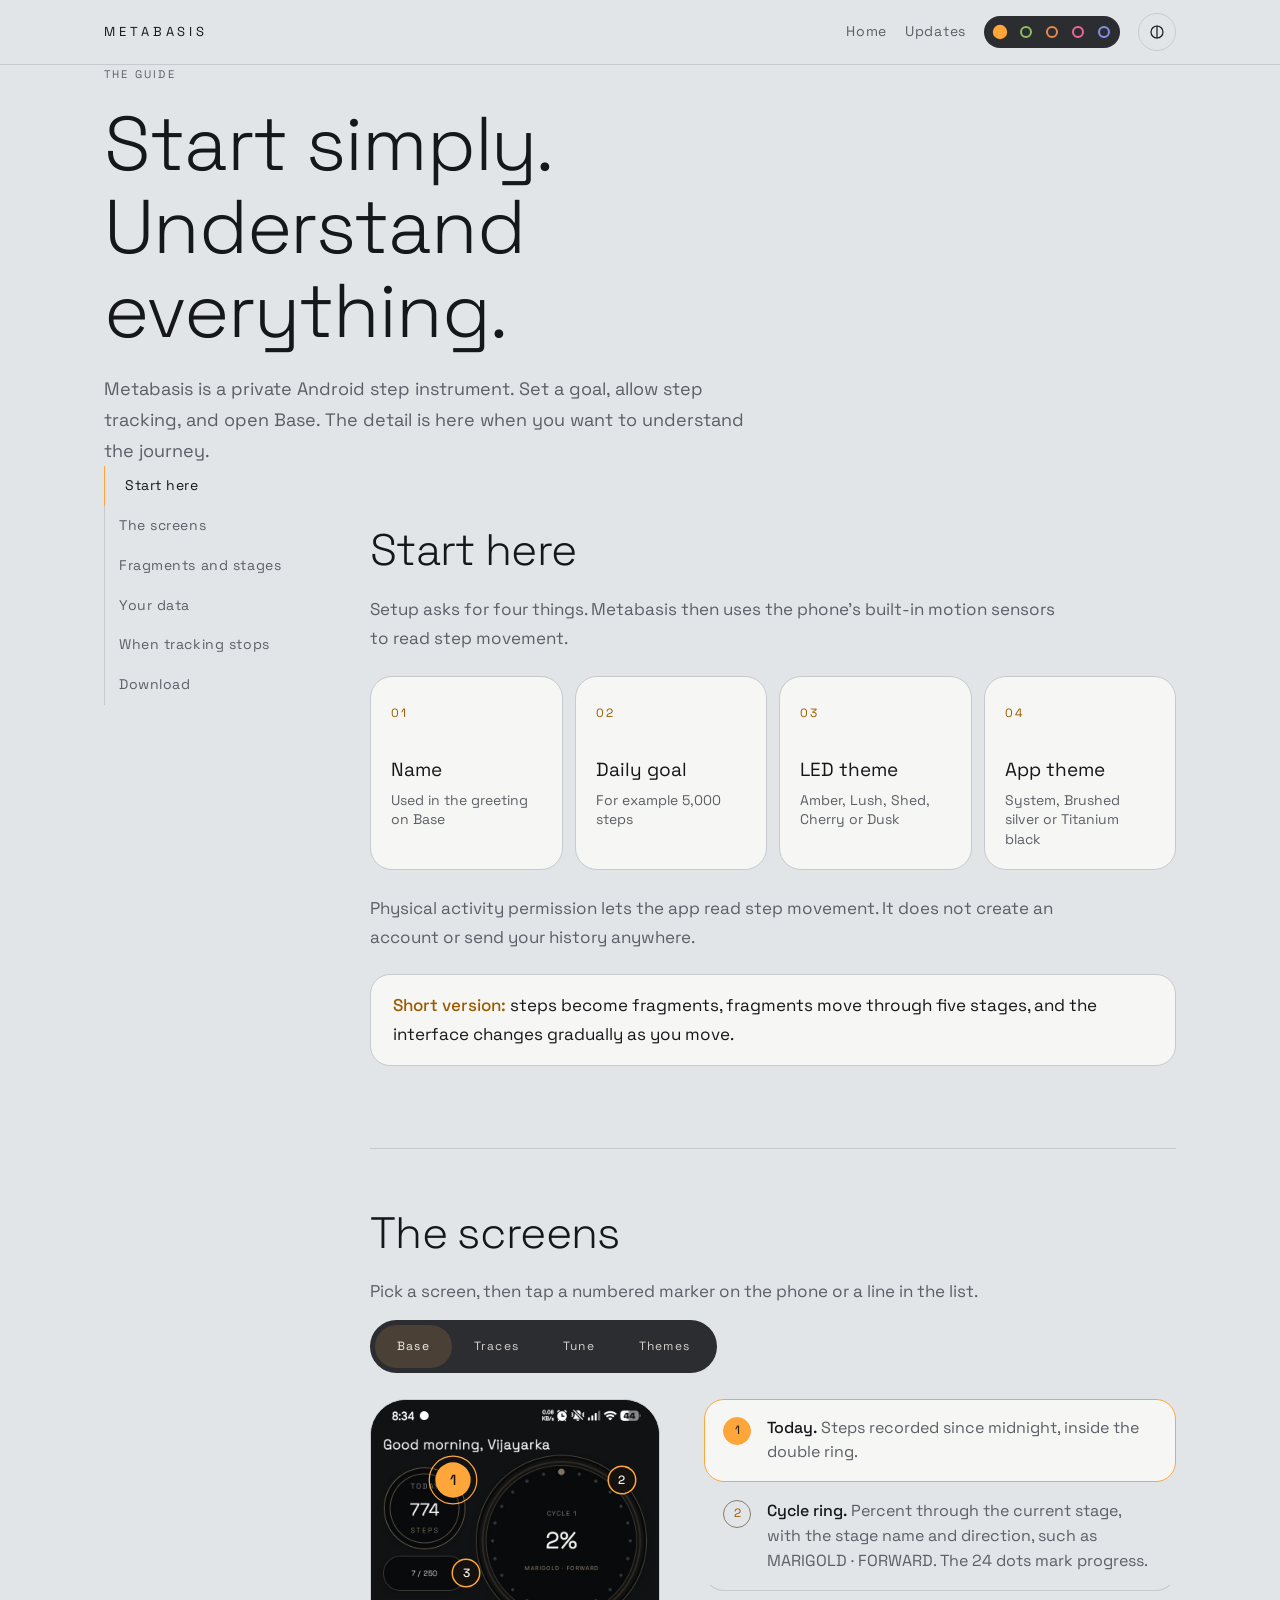
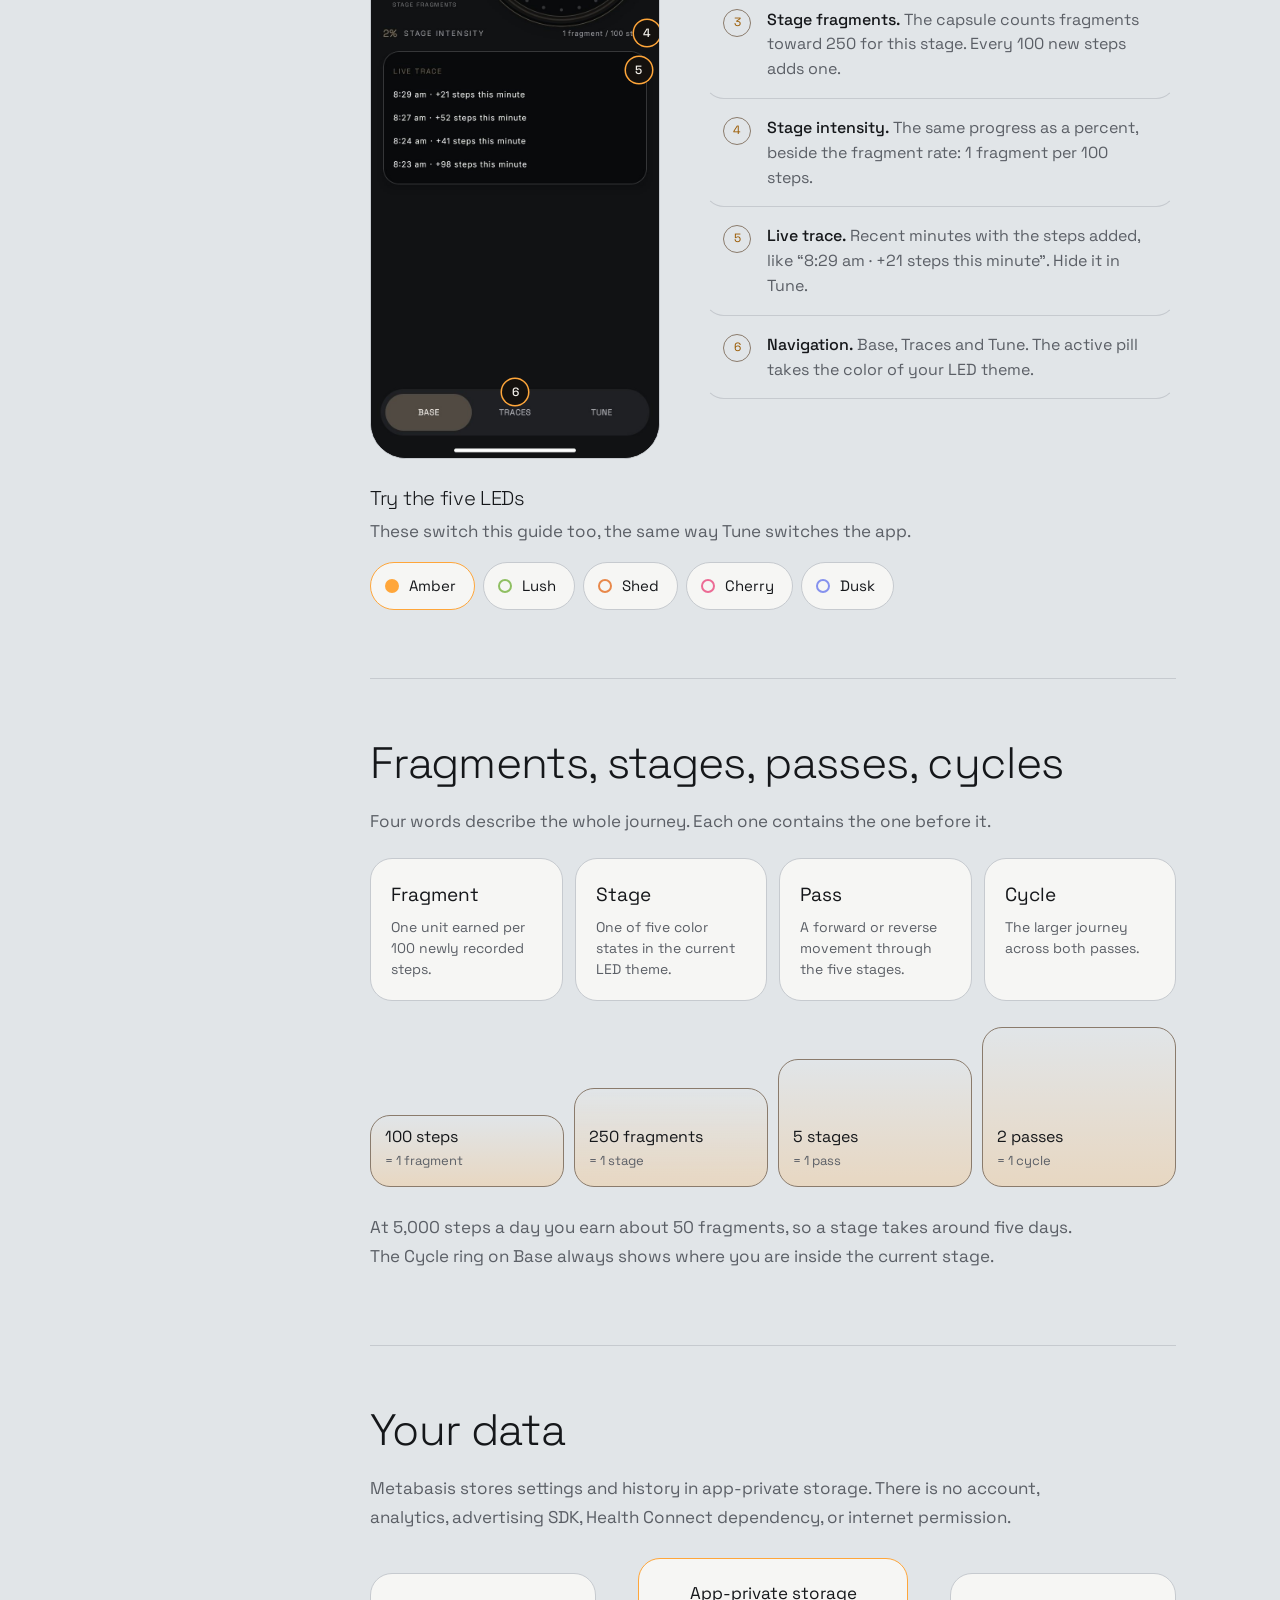
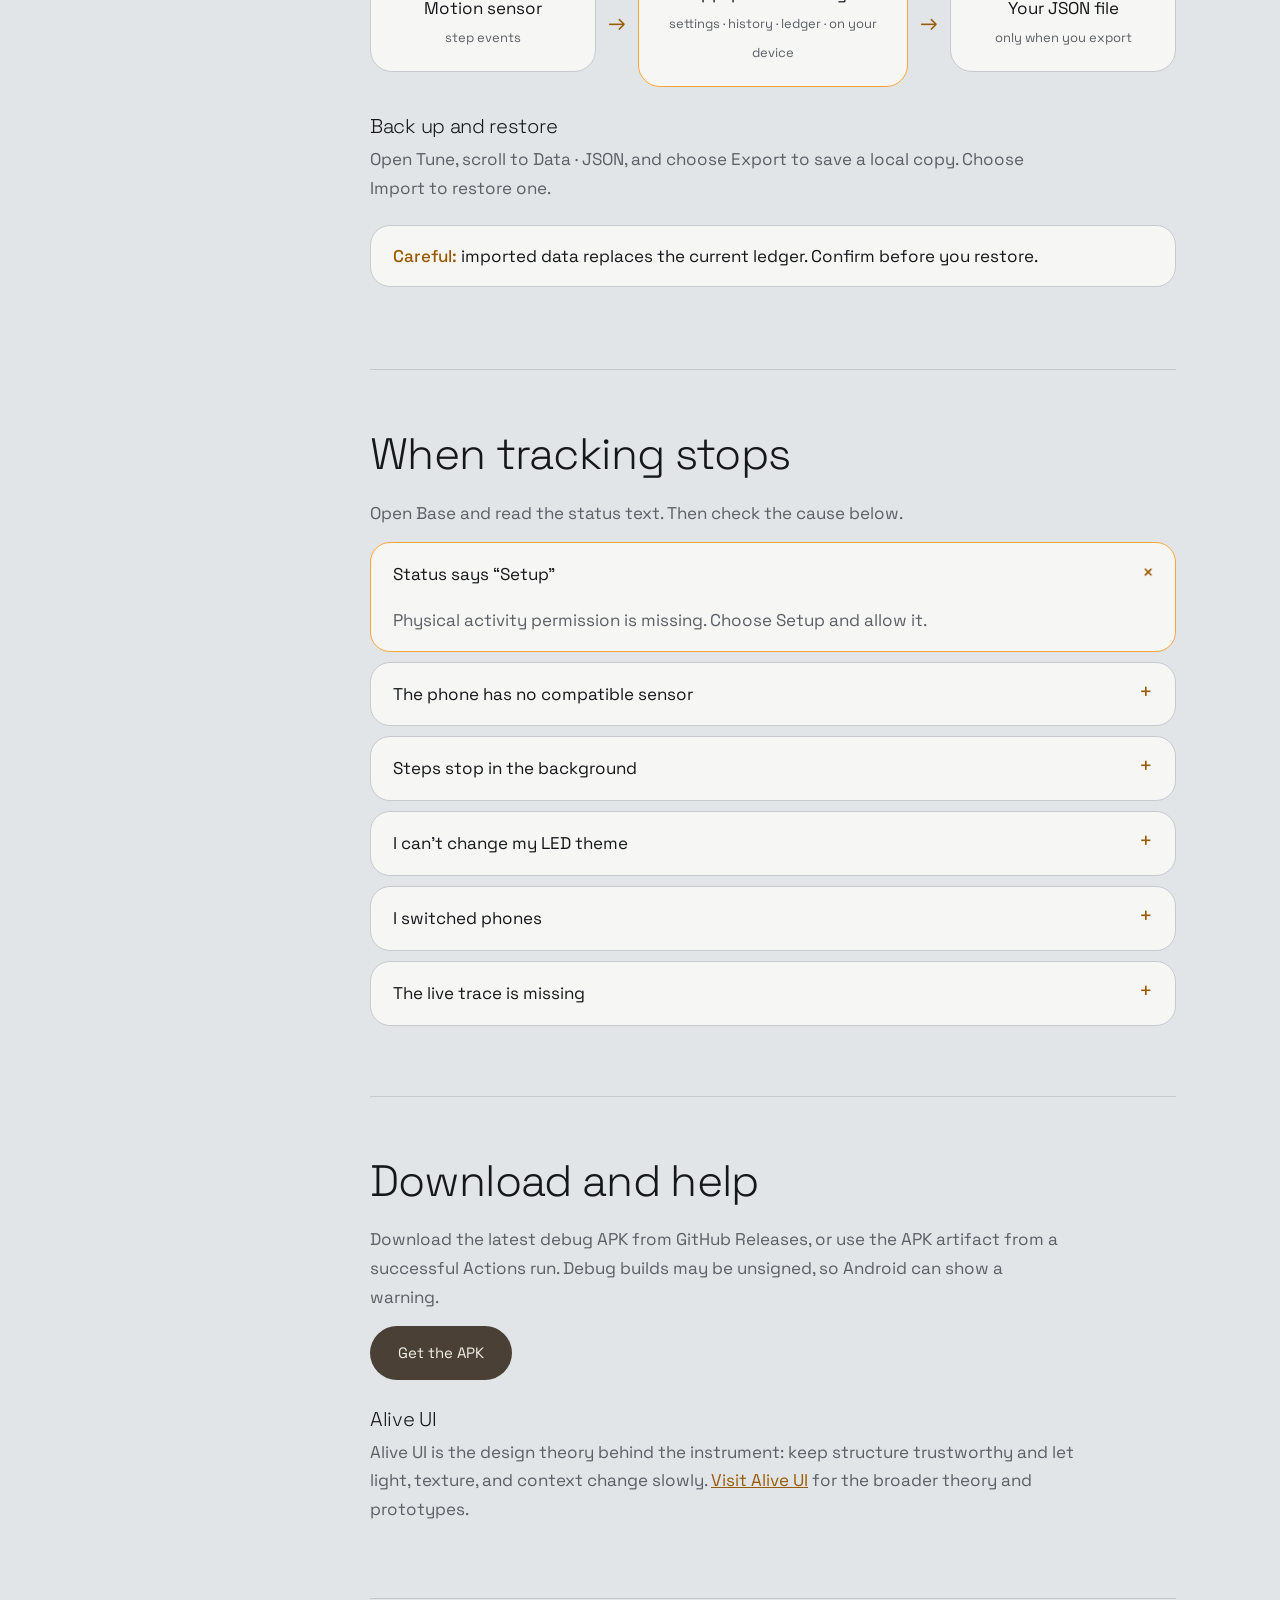
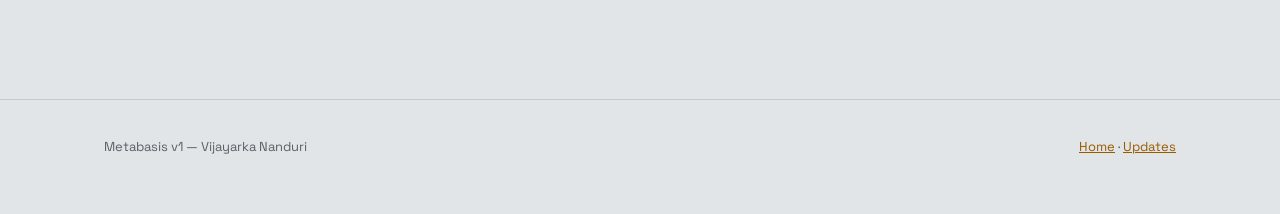
==== commit 03e9a422: "Refresh website with theme showcase" ====
--- a/metabasis-guide.html
+++ b/metabasis-guide.html
@@ -1,90 +1,113 @@
-<!doctype html><html lang="en"><head><meta charset="utf-8"><meta name="viewport" content="width=device-width,initial-scale=1">
-<title>Metabasis Guide — Base, Traces, Tune</title><meta name="description" content="Learn how Metabasis counts steps, shows progress, protects your data, and uses Base, Traces, and Tune."><meta name="theme-color" content="#0e0e10"><link rel="canonical" href="https://vijayarkananduri.github.io/metabasis/metabasis-guide.html"><meta property="og:image" content="assets/metabasis-base.jpg"><meta property="og:type" content="article">
+<!doctype html><html lang="en" data-led="amber" data-mode="dark" data-app="system"><head><meta charset="utf-8"><meta name="viewport" content="width=device-width,initial-scale=1,viewport-fit=cover">
+<title>Metabasis Guide — Base, Traces, Tune</title><meta name="description" content="Learn how Metabasis counts steps, shows progress, protects your data, and uses Base, Traces, Tune and the five LED themes."><meta name="theme-color" content="#0e0e10">
 <link rel="preconnect" href="https://fonts.googleapis.com"><link rel="preconnect" href="https://fonts.gstatic.com" crossorigin>
 <link href="https://fonts.googleapis.com/css2?family=Space+Grotesk:wght@300;400;500&display=swap" rel="stylesheet">
 <style>
-:root{--bg:#0e0e10;--card:#09090a;--ln:#3b362f;--br:#6b5a43;--m:#8d8981;--t:#f2efe9;--nav:#1b1c1f;--pill:#4a4036;--a:#b79f7c}
-*{box-sizing:border-box;margin:0}html{scroll-behavior:smooth;scroll-padding-top:90px}
-body{background:var(--bg);color:var(--t);font:400 17px/1.7 'Space Grotesk',system-ui,sans-serif;overflow-x:hidden}
-a{color:var(--a)}.w{max-width:1120px;margin:auto;padding:0 24px}.cap{font-size:11px;letter-spacing:.2em;text-transform:uppercase;color:var(--m)}
-#pg{position:fixed;top:0;left:0;height:2px;background:var(--br);width:0;z-index:20}
-nav{position:sticky;top:0;z-index:9;backdrop-filter:blur(14px);background:#0e0e10d0;border-bottom:1px solid #1c1c1f}nav .w{display:flex;align-items:center;gap:26px;height:68px}nav b{font-weight:400;letter-spacing:.3em;font-size:13px;margin-right:auto;color:var(--t)}nav a{color:var(--m);text-decoration:none;font-size:14px;letter-spacing:.06em}nav a:hover{color:var(--t)}
-h1,h2,h3{font-weight:300;line-height:1.1;letter-spacing:-.01em}header{padding:70px 0 40px}header h1{font-size:clamp(40px,6vw,76px);max-width:14ch;margin-top:18px}header p.l{color:var(--m);max-width:54ch;margin-top:22px;font-size:18px}
+:root{--bg:#0e0e10;--card:#09090a;--ln:#2b2823;--br:#6b5a43;--m:#8d8981;--t:#f2efe9;--nav:#1b1c1f;--navt:#cfcac2;--dim:#3a3a3e;--ai:var(--a)}
+html[data-mode=light]{--bg:#e1e5e8;--card:#f6f6f4;--ln:#c6cacf;--br:#8a7b6c;--m:#5b5f66;--t:#15171a;--nav:#2c2d31;--navt:#d6d3cc;--dim:#bfc3c8;--ai:var(--ad)}
+html[data-led=amber]{--a:#ffa63a;--ad:#9a5a00;--pill:#4a4036}html[data-led=lush]{--a:#8fbf62;--ad:#4d7a2c;--pill:#4b5240}html[data-led=shed]{--a:#e8884a;--ad:#a4521a;--pill:#52392b}html[data-led=cherry]{--a:#ec6b95;--ad:#b2345f;--pill:#55323f}html[data-led=dusk]{--a:#8591ee;--ad:#4352b8;--pill:#383d62}
+*{box-sizing:border-box;margin:0;-webkit-tap-highlight-color:transparent}html{scroll-behavior:smooth;scroll-padding-top:88px}
+body{background:var(--bg);color:var(--t);font:400 17px/1.7 'Space Grotesk',system-ui,sans-serif;overflow-x:hidden;transition:background .4s,color .4s}
+a{color:var(--ai)}.w{max-width:1120px;margin:auto;padding:0 24px}.cap{font-size:11px;letter-spacing:.2em;text-transform:uppercase;color:var(--m)}
+#pg{position:fixed;top:0;left:0;height:2px;background:var(--a);width:0;z-index:50}
+nav{position:sticky;top:0;z-index:30;background:color-mix(in srgb,var(--bg) 88%,transparent);backdrop-filter:blur(12px);-webkit-backdrop-filter:blur(12px);border-bottom:1px solid var(--ln)}nav .w{display:flex;align-items:center;gap:18px;height:64px}nav b{font-weight:400;letter-spacing:.3em;font-size:13px;margin-right:auto;color:var(--t)}nav a{color:var(--m);text-decoration:none;font-size:14px;letter-spacing:.05em}nav a:hover{color:var(--t)}
+.leds{display:flex;gap:4px;background:var(--nav);padding:5px;border-radius:99px}.leds button{width:22px;height:22px;border-radius:50%;border:0;background:none;cursor:pointer;display:grid;place-items:center;padding:0}.leds i{width:12px;height:12px;border-radius:50%;border:2px solid var(--c);transition:.25s}.leds button.on i{background:var(--c);transform:scale(1.2)}
+.tg{width:38px;height:38px;border-radius:50%;border:1px solid var(--ln);background:none;color:var(--t);cursor:pointer;display:grid;place-items:center;padding:0}.tg svg{width:18px;height:18px;fill:none;stroke:currentColor;stroke-width:1.6;stroke-linecap:round;display:none}html[data-app=system] .tg .s,html[data-app=silver] .tg .l,html[data-app=titanium] .tg .d{display:block}
+h1,h2,h3{font-weight:300;line-height:1.1;letter-spacing:-.015em}header{padding-block:64px 36px}header h1{font-size:clamp(38px,6.4vw,76px);max-width:14ch;margin-top:18px}header p.l{color:var(--m);max-width:54ch;margin-top:22px;font-size:18px}
 .lay{display:grid;grid-template-columns:210px 1fr;gap:56px;padding-bottom:100px}
 aside{position:sticky;top:92px;align-self:start}aside a{display:block;padding:8px 14px;color:var(--m);text-decoration:none;border-left:1px solid var(--ln);font-size:14px;letter-spacing:.04em;transition:.2s}aside a.on{color:var(--t);border-color:var(--a);padding-left:20px}
-main section{padding:60px 0;border-bottom:1px solid #1c1c1f}main h2{font-size:clamp(30px,4vw,44px);margin-bottom:20px}main h3{font-size:20px;margin:28px 0 8px}main p{color:#c4c0b8;max-width:64ch;margin-bottom:14px}
-.note{border:1px solid var(--ln);background:var(--card);border-radius:20px;padding:16px 22px;margin:22px 0;color:var(--t)}.note b{color:var(--a);font-weight:500}
-.steps{display:grid;grid-template-columns:repeat(4,1fr);gap:12px;margin:24px 0}.steps div{border:1px solid var(--ln);background:var(--card);border-radius:20px;padding:20px}.steps i{font-style:normal;color:var(--a);font-size:12px;letter-spacing:.2em}.steps b{display:block;font-weight:400;font-size:19px;margin:30px 0 4px}.steps span{font-size:14px;color:var(--m);line-height:1.4;display:block}
-.seg{display:inline-grid;grid-template-columns:repeat(3,auto);background:var(--nav);border-radius:99px;padding:5px;margin-bottom:26px}.seg button{font:inherit;font-size:12px;letter-spacing:.1em;border:0;background:none;color:#cfcac2;padding:10px 26px;border-radius:99px;cursor:pointer;transition:background .3s}.seg .on{background:var(--pill);color:var(--t)}
+main section{padding:60px 0;border-bottom:1px solid var(--ln)}main h2{font-size:clamp(28px,4vw,44px);margin-bottom:20px}main h3{font-size:20px;margin:28px 0 8px}main p{color:var(--m);max-width:64ch;margin-bottom:14px}main p b{color:var(--t);font-weight:500}
+.note{border:1px solid var(--ln);background:var(--card);border-radius:20px;padding:16px 22px;margin:22px 0;color:var(--t)}.note b{color:var(--ai);font-weight:500}
+.steps{display:grid;grid-template-columns:repeat(4,1fr);gap:12px;margin:24px 0}.steps div{border:1px solid var(--ln);background:var(--card);border-radius:22px;padding:20px}.steps i{font-style:normal;color:var(--ai);font-size:12px;letter-spacing:.2em}.steps b{display:block;font-weight:400;font-size:19px;margin:28px 0 4px}.steps span{font-size:14px;color:var(--m);line-height:1.4;display:block}
+.seg{display:inline-grid;grid-template-columns:repeat(4,auto);background:var(--nav);border-radius:99px;padding:5px;margin-bottom:26px;max-width:100%}.seg button{font:inherit;font-size:12px;letter-spacing:.1em;border:0;background:none;color:var(--navt);padding:11px 22px;border-radius:99px;cursor:pointer;transition:background .3s}.seg .on{background:var(--pill);color:#f2efe9}
 .scr{display:grid;grid-template-columns:290px 1fr;gap:44px;align-items:start}
-.ph{position:relative;width:290px;aspect-ratio:720/1640;border-radius:36px;overflow:hidden;border:1px solid #2a2a2e;background:#0e0e10;position:sticky;top:92px}.ph img{position:absolute;inset:0;width:100%;height:100%;opacity:0;transition:opacity .4s}.ph img.on{opacity:1}
-.hs{position:absolute;width:24px;height:24px;margin:-12px 0 0 -12px;border-radius:50%;border:0;background:#14110e;color:var(--t);font:500 12px 'Space Grotesk';cursor:pointer;box-shadow:0 0 0 1px var(--a);transition:transform .2s,background .2s;display:none}.hs.v{display:block}.hs:hover,.hs.on{background:var(--a);color:#14110e;transform:scale(1.25)}
-.ls{list-style:none;padding:0;display:none}.ls.v{display:block}.ls li{display:flex;gap:16px;padding:16px 18px;border:1px solid transparent;border-bottom-color:#1c1c1f;border-radius:18px;cursor:pointer;transition:.2s;color:#c4c0b8;font-size:16px;line-height:1.55}.ls li b{color:var(--t);font-weight:500}
-.ls li:before{content:attr(data-n);flex:none;width:26px;height:26px;border-radius:50%;border:1px solid var(--br);font-size:12px;line-height:24px;text-align:center;color:var(--a)}.ls li.on{border-color:var(--br);background:var(--card)}.ls li.on:before{background:var(--a);color:#14110e;border-color:var(--a)}
-.def{display:grid;grid-template-columns:repeat(4,1fr);gap:12px;margin:22px 0}.def div{border:1px solid var(--ln);background:var(--card);border-radius:20px;padding:20px}.def b{display:block;font-weight:400;font-size:19px;color:var(--t)}.def span{font-size:14px;color:var(--m);line-height:1.5;display:block;margin-top:6px}
-.lad{display:flex;gap:10px;align-items:flex-end;margin:26px 0;height:150px}.lad div{flex:1;border:1px solid var(--br);border-radius:18px;padding:14px;display:flex;flex-direction:column;justify-content:flex-end;font-size:13px;color:var(--m);background:linear-gradient(#0000,#4a403680)}.lad b{color:var(--t);font-weight:400;font-size:16px}.lad div:nth-child(1){height:45%}.lad div:nth-child(2){height:62%}.lad div:nth-child(3){height:80%}.lad div:nth-child(4){height:100%}
-.flow{display:grid;grid-template-columns:1fr auto 1.2fr auto 1fr;gap:12px;align-items:center;margin:26px 0}.flow div.b{border:1px solid var(--ln);background:var(--card);border-radius:22px;padding:20px;text-align:center}.flow div.b.k{border-color:var(--br)}.flow b{display:block;font-weight:400;font-size:17px}.flow span{font-size:13px;color:var(--m)}.flow .ar{color:var(--br);font-size:22px}
-details{border:1px solid var(--ln);background:var(--card);border-radius:20px;margin-bottom:10px;transition:.3s}details[open]{border-color:var(--br)}summary{cursor:pointer;padding:17px 22px;list-style:none;display:flex;justify-content:space-between}summary:after{content:"+";color:var(--a);font-size:22px;line-height:1;transition:.3s}details[open] summary:after{transform:rotate(45deg)}details p{padding:0 22px;margin-bottom:16px;color:var(--m)}
-.pb{display:inline-block;padding:13px 26px;border-radius:99px;background:var(--pill);color:var(--t);text-decoration:none;font-size:15px;transition:filter .2s}.pb:hover{filter:brightness(1.2)}
-footer{padding:36px 0;color:var(--m);font-size:13px;border-top:1px solid #1c1c1f}footer .w{display:flex;justify-content:space-between;flex-wrap:wrap;gap:10px}
+.ph{position:sticky;top:92px;width:290px;aspect-ratio:720/1640;border-radius:36px;overflow:hidden;border:1px solid var(--ln);background:#0e0e10}.ph img{position:absolute;inset:0;width:100%;height:100%;opacity:0;transition:opacity .35s}.ph img.on{opacity:1}
+.hs{position:absolute;width:26px;height:26px;margin:-13px 0 0 -13px;border-radius:50%;border:0;background:#14110e;color:#f2efe9;font:500 12px 'Space Grotesk';cursor:pointer;box-shadow:0 0 0 1.5px var(--a);transition:transform .2s,background .2s}.hs:hover,.hs.on{background:var(--a);color:#14110e;transform:scale(1.22)}.hs.on:after{content:"";position:absolute;inset:-7px;border-radius:50%;border:1px solid var(--a);animation:pl 1.6s ease-out infinite}@keyframes pl{from{opacity:.9;transform:scale(.8)}to{opacity:0;transform:scale(1.5)}}
+.ls{list-style:none;padding:0;display:none}.ls.v{display:block}.ls li{display:flex;gap:16px;padding:16px 18px;border:1px solid transparent;border-bottom-color:var(--ln);border-radius:20px;cursor:pointer;transition:.2s;color:var(--m);font-size:16px;line-height:1.55}.ls li b{color:var(--t);font-weight:500}
+.ls li:before{content:attr(data-n);flex:none;width:26px;height:26px;border-radius:50%;border:1px solid var(--br);font-size:12px;line-height:24px;text-align:center;color:var(--ai);margin-top:1px}.ls li.on{border-color:var(--a);background:var(--card)}.ls li.on:before{background:var(--a);color:#14110e;border-color:var(--a)}
+.sw{display:flex;gap:8px;flex-wrap:wrap;margin:16px 0 8px}.sw button{display:flex;align-items:center;gap:10px;font:inherit;font-size:15px;color:var(--t);background:var(--card);border:1px solid var(--ln);border-radius:99px;padding:10px 18px 10px 14px;cursor:pointer;transition:.2s}.sw i{width:14px;height:14px;border-radius:50%;border:2px solid var(--c)}.sw button.on{border-color:var(--c)}.sw button.on i{background:var(--c)}
+.def{display:grid;grid-template-columns:repeat(4,1fr);gap:12px;margin:22px 0}.def div{border:1px solid var(--ln);background:var(--card);border-radius:22px;padding:20px}.def b{display:block;font-weight:400;font-size:19px}.def span{font-size:14px;color:var(--m);line-height:1.5;display:block;margin-top:6px}
+.lad{display:flex;gap:10px;align-items:flex-end;margin:26px 0;height:160px}.lad div{flex:1;border:1px solid var(--br);border-radius:20px;padding:14px;display:flex;flex-direction:column;justify-content:flex-end;font-size:13px;color:var(--m);background:linear-gradient(#0000,color-mix(in srgb,var(--a) 22%,transparent))}.lad b{color:var(--t);font-weight:400;font-size:16px}.lad div:nth-child(1){height:45%}.lad div:nth-child(2){height:62%}.lad div:nth-child(3){height:80%}.lad div:nth-child(4){height:100%}
+.flow{display:grid;grid-template-columns:1fr auto 1.2fr auto 1fr;gap:12px;align-items:center;margin:26px 0}.flow .b{border:1px solid var(--ln);background:var(--card);border-radius:22px;padding:20px;text-align:center}.flow .b.k{border-color:var(--a)}.flow b{display:block;font-weight:400;font-size:17px}.flow span{font-size:13px;color:var(--m)}.flow .ar{color:var(--ai);font-size:22px;text-align:center}
+details{border:1px solid var(--ln);background:var(--card);border-radius:20px;margin-bottom:10px;transition:border-color .3s}details[open]{border-color:var(--a)}summary{cursor:pointer;padding:17px 22px;list-style:none;display:flex;justify-content:space-between;gap:12px}summary::-webkit-details-marker{display:none}summary:after{content:"+";color:var(--ai);font-size:22px;line-height:1;transition:.3s}details[open] summary:after{transform:rotate(45deg)}details p{padding:0 22px;margin-bottom:16px}
+.pb{display:inline-block;padding:14px 28px;border-radius:99px;background:var(--pill);color:#f2efe9;text-decoration:none;font-size:15px;transition:background .4s,transform .2s}.pb:active{transform:scale(.97)}
+footer{padding:36px 0 56px;color:var(--m);font-size:13px;border-top:1px solid var(--ln)}footer .w{display:flex;justify-content:space-between;flex-wrap:wrap;gap:10px}
+.rv{opacity:0;transform:translateY(22px);transition:opacity .7s,transform .7s}.rv.in{opacity:1;transform:none}
+#up{position:fixed;right:max(18px,env(safe-area-inset-right));bottom:max(18px,env(safe-area-inset-bottom));width:52px;height:52px;border-radius:50%;border:0;background:var(--nav);color:#f2efe9;cursor:pointer;z-index:40;display:grid;place-items:center;opacity:0;transform:translateY(16px) scale(.9);pointer-events:none;transition:opacity .3s,transform .3s}#up.on{opacity:1;transform:none;pointer-events:auto}#up svg{position:absolute;inset:0;width:52px;height:52px;transform:rotate(-90deg)}#up circle{fill:none;stroke-width:2}
 :focus-visible{outline:2px solid var(--a);outline-offset:3px}
-@media(max-width:900px){.lay{grid-template-columns:1fr;gap:20px}aside{position:static;display:flex;overflow-x:auto;gap:4px}aside a{white-space:nowrap;border:0;border-bottom:1px solid var(--ln);padding:8px 12px}aside a.on{padding-left:12px}.scr{grid-template-columns:1fr}.ph{position:relative;top:0;margin:auto;width:min(290px,80vw)}.steps,.def{grid-template-columns:1fr 1fr}.flow{grid-template-columns:1fr}.flow .ar{transform:rotate(90deg);text-align:center}nav a.h{display:none}}
-@media(prefers-reduced-motion:reduce){*{transition:none!important}}
+@media(max-width:900px){.lay{grid-template-columns:1fr;gap:8px}aside{position:sticky;top:64px;z-index:20;display:flex;overflow-x:auto;gap:4px;background:var(--bg);margin:0 -24px;padding:8px 24px;border-bottom:1px solid var(--ln);scrollbar-width:none}aside::-webkit-scrollbar{display:none}aside a{white-space:nowrap;border:0;border-bottom:2px solid transparent;padding:8px 12px}aside a.on{padding-left:12px;border-color:var(--a)}.scr{grid-template-columns:1fr;gap:26px}.ph{position:relative;top:0;margin:auto;width:min(290px,78vw)}.steps,.def{grid-template-columns:1fr 1fr}.flow{grid-template-columns:1fr}.flow .ar{transform:rotate(90deg)}nav a.h{display:none}main section{padding:44px 0}.lad{height:140px}}
+@media(max-width:520px){.w{padding:0 18px}aside{margin:0 -18px;padding:8px 18px}nav .w{gap:10px}nav b{letter-spacing:.2em;font-size:12px}.seg{display:flex;overflow-x:auto}.seg button{padding:11px 16px;flex:1}.steps,.def{grid-template-columns:1fr}.lad div{padding:10px}.lad b{font-size:13px}}
+@media(prefers-reduced-motion:reduce){*{transition:none!important;animation:none!important;scroll-behavior:auto!important}.rv{opacity:1;transform:none}}
 </style></head><body><div id="pg"></div>
-<nav><div class="w"><b>METABASIS</b><a class="h" href="index.html">Home</a><a class="h" href="https://alive-ui.netlify.app/">Alive UI</a></div></nav>
+<nav><div class="w"><a href="index.html" style="margin-right:auto"><b>METABASIS</b></a><a class="h" href="index.html">Home</a><a class="h" href="metabasis-updates.html">Updates</a><div class="leds" id="ld" role="group" aria-label="LED theme"></div><button class="tg" id="tg" aria-label="Switch app theme"><svg class="s" viewBox="0 0 24 24"><circle cx="12" cy="12" r="8"/><path d="M12 4v16"/></svg><svg class="l" viewBox="0 0 24 24"><circle cx="12" cy="12" r="4"/><path d="M12 2v3M12 19v3M2 12h3M19 12h3M5 5l2 2M17 17l2 2M19 5l-2 2M7 17l-2 2"/></svg><svg class="d" viewBox="0 0 24 24"><path d="M20 14.5A8 8 0 1 1 9.5 4a6.5 6.5 0 0 0 10.5 10.5z"/></svg></button></div></nav>
 <header class="w"><p class="cap">The guide</p><h1>Start simply. Understand everything.</h1><p class="l">Metabasis is a private Android step instrument. Set a goal, allow step tracking, and open Base. The detail is here when you want to understand the journey.</p></header>
 
-<div class="w lay"><aside id="toc"><a href="#start">Start here</a><a href="#screens">The three screens</a><a href="#stages">Fragments and stages</a><a href="#data">Your data</a><a href="#help">When tracking stops</a><a href="#install">Download and help</a></aside>
+<div class="w lay"><aside id="toc"><a href="#start">Start here</a><a href="#screens">The screens</a><a href="#stages">Fragments and stages</a><a href="#data">Your data</a><a href="#help">When tracking stops</a><a href="#install">Download</a></aside>
 <main>
-<section id="start"><h2>Start here</h2><p>Setup asks for four things. Metabasis then uses the phone’s built-in motion sensors to read step movement.</p>
-<div class="steps"><div><i>01</i><b>Name</b><span>Used in the greeting on Base</span></div><div><i>02</i><b>Daily goal</b><span>For example 5,000 steps</span></div><div><i>03</i><b>Color world</b><span>Amber, Lush or Dusk</span></div><div><i>04</i><b>Chassis</b><span>Light or dark appearance</span></div></div>
+<section id="start" class="rv"><h2>Start here</h2><p>Setup asks for four things. Metabasis then uses the phone’s built-in motion sensors to read step movement.</p>
+<div class="steps"><div><i>01</i><b>Name</b><span>Used in the greeting on Base</span></div><div><i>02</i><b>Daily goal</b><span>For example 5,000 steps</span></div><div><i>03</i><b>LED theme</b><span>Amber, Lush, Shed, Cherry or Dusk</span></div><div><i>04</i><b>App theme</b><span>System, Brushed silver or Titanium black</span></div></div>
 <p>Physical activity permission lets the app read step movement. It does not create an account or send your history anywhere.</p>
 <div class="note"><b>Short version:</b> steps become fragments, fragments move through five stages, and the interface changes gradually as you move.</div></section>
 
-<section id="screens"><h2>The three screens</h2><p>Pick a screen, then tap a numbered marker on the phone or a line in the list.</p>
-<div class="seg" id="sg"><button class="on">Base</button><button>Traces</button><button>Tune</button></div>
-<div class="scr"><div class="ph" id="ph"><img class="on" src="assets/metabasis-base.jpg" alt="Base screen" width="720" height="1640"><img src="assets/metabasis-traces.jpg" alt="Traces screen" width="720" height="1640" loading="lazy"><img src="assets/metabasis-tune.jpg" alt="Tune screen" width="720" height="1640" loading="lazy"></div>
+<section id="screens" class="rv"><h2>The screens</h2><p>Pick a screen, then tap a numbered marker on the phone or a line in the list.</p>
+<div class="seg" id="sg"><button class="on">Base</button><button>Traces</button><button>Tune</button><button>Themes</button></div>
+<div class="scr"><div class="ph" id="ph"><img class="on" src="assets/metabasis-base.jpg" alt="Base screen" width="720" height="1640"><img src="assets/metabasis-traces.jpg" alt="Traces screen" width="720" height="1640" loading="lazy"><img src="assets/metabasis-tune.jpg" alt="Tune screen" width="720" height="1640" loading="lazy"><img src="assets/metabasis-themes.jpg" alt="Theme pickers" width="720" height="1640" loading="lazy"></div>
 <div>
-<ol class="ls v" data-s="0"><li data-n="1"><span><b>Today.</b> Steps recorded since midnight, inside the double ring.</span></li><li data-n="2"><span><b>Cycle ring.</b> Percent through the current stage, with the stage name and direction, such as MARIGOLD · FORWARD. The 24 dots and the ring edge mark progress.</span></li><li data-n="3"><span><b>Stage fragments.</b> The capsule counts fragments toward 250 for this stage. Every 100 new steps adds one.</span></li><li data-n="4"><span><b>Stage intensity.</b> The same progress as a percent, beside the fragment rate: 1 fragment per 100 steps.</span></li><li data-n="5"><span><b>Live trace.</b> Recent minutes with the steps added, like “8:29 am · +21 steps this minute”. Hide it in Tune.</span></li><li data-n="6"><span><b>Navigation.</b> Base, Traces and Tune. The active pill takes the color of your LED theme.</span></li></ol>
-<ol class="ls" data-s="1"><li data-n="1"><span><b>Not a streak.</b> Traces is a calendar of accumulation. Skipped days carry no penalty.</span></li><li data-n="2"><span><b>Month header.</b> Use the arrows to move between months. Days are laid out Monday to Sunday.</span></li><li data-n="3"><span><b>Selected day.</b> Today starts selected. Tap any other day to see its details.</span></li><li data-n="4"><span><b>Footprint card.</b> Shows the date, steps, percent of your daily goal and fragments earned, for example “774 steps · 15% of daily goal · 7 fragments earned”.</span></li><li data-n="5"><span><b>Return to today.</b> Jumps back to the current day after you browse.</span></li></ol>
-<ol class="ls" data-s="2"><li data-n="1"><span><b>Your name.</b> Shown in the Base greeting. Choose Edit to change it.</span></li><li data-n="2"><span><b>LED theme.</b> Amber, Lush or Dusk. It colors the ring, stages and active navigation pill. The theme locks after your first completed stage pass.</span></li><li data-n="3"><span><b>App theme.</b> System follows your phone’s light or dark setting, which is why Traces can appear light.</span></li><li data-n="4"><span><b>Daily goal.</b> Slide to change the goal. The line below tells you what a stage costs, for example 250 fragments for a medium five-stage pass.</span></li><li data-n="5"><span><b>Feel.</b> Soft haptic ticks, and whether the live step log appears on Home.</span></li><li data-n="6"><span><b>Guide + Releases.</b> Open this guide or check for a new version.</span></li><li data-n="7"><span><b>Data · JSON.</b> Scroll down for export and import, covered below.</span></li></ol>
-</div></div></section>
+<ol class="ls v"><li data-n="1"><span><b>Today.</b> Steps recorded since midnight, inside the double ring.</span></li><li data-n="2"><span><b>Cycle ring.</b> Percent through the current stage, with the stage name and direction, such as MARIGOLD · FORWARD. The 24 dots mark progress.</span></li><li data-n="3"><span><b>Stage fragments.</b> The capsule counts fragments toward 250 for this stage. Every 100 new steps adds one.</span></li><li data-n="4"><span><b>Stage intensity.</b> The same progress as a percent, beside the fragment rate: 1 fragment per 100 steps.</span></li><li data-n="5"><span><b>Live trace.</b> Recent minutes with the steps added, like “8:29 am · +21 steps this minute”. Hide it in Tune.</span></li><li data-n="6"><span><b>Navigation.</b> Base, Traces and Tune. The active pill takes the color of your LED theme.</span></li></ol>
+<ol class="ls"><li data-n="1"><span><b>Not a streak.</b> Traces is a calendar of accumulation. Skipped days carry no penalty.</span></li><li data-n="2"><span><b>Month header.</b> Use the arrows to move between months. Days run Monday to Sunday.</span></li><li data-n="3"><span><b>Selected day.</b> Today starts selected. Tap any other day to see its details.</span></li><li data-n="4"><span><b>Footprint card.</b> Shows the date, steps, percent of your daily goal and fragments earned, for example “774 steps · 15% of daily goal · 7 fragments earned”.</span></li><li data-n="5"><span><b>Return to today.</b> Jumps back to the current day after you browse.</span></li></ol>
+<ol class="ls"><li data-n="1"><span><b>Your name.</b> Shown in the Base greeting. Choose Edit to change it.</span></li><li data-n="2"><span><b>LED theme.</b> Colors the ring, stages and the active navigation pill. See the Themes tab.</span></li><li data-n="3"><span><b>App theme.</b> System, Brushed silver or Titanium black. The Traces screenshot shows a light finish.</span></li><li data-n="4"><span><b>Daily goal.</b> Slide to change it. The line below shows what a stage costs, for example 250 fragments for a medium five-stage pass.</span></li><li data-n="5"><span><b>Feel.</b> Soft haptic ticks, and whether the live step log shows on Home.</span></li><li data-n="6"><span><b>Guide + Updates.</b> Open this guide or check for a new version.</span></li><li data-n="7"><span><b>Data · JSON.</b> Scroll down for export and import, covered below.</span></li></ol>
+<ol class="ls"><li data-n="1"><span><b>LED theme.</b> Choose Choose theme to open the list, and Hide to close it.</span></li><li data-n="2"><span><b>Selected.</b> The current theme is outlined and tagged SELECTED. Here it is Amber.</span></li><li data-n="3"><span><b>Five LEDs.</b> Amber, Lush, Shed, Cherry and Dusk. Each has its own color ring.</span></li><li data-n="4"><span><b>The lock.</b> “Choose carefully: this theme locks after your first completed stage.”</span></li><li data-n="5"><span><b>App theme.</b> Opens the finish list the same way.</span></li><li data-n="6"><span><b>Three finishes.</b> System follows your phone. Brushed silver and Titanium black set a light or dark look yourself.</span></li><li data-n="7"><span><b>Daily goal.</b> The slider sits right below, with the stage cost line.</span></li></ol>
+</div></div>
+<h3>Try the five LEDs</h3><p>These switch this guide too, the same way Tune switches the app.</p><div class="sw" id="sw"></div></section>
 
-<section id="stages"><h2>Fragments, stages, passes, cycles</h2><p>Four words describe the whole journey. Each one contains the one before it.</p>
+<section id="stages" class="rv"><h2>Fragments, stages, passes, cycles</h2><p>Four words describe the whole journey. Each one contains the one before it.</p>
 <div class="def"><div><b>Fragment</b><span>One unit earned per 100 newly recorded steps.</span></div><div><b>Stage</b><span>One of five color states in the current LED theme.</span></div><div><b>Pass</b><span>A forward or reverse movement through the five stages.</span></div><div><b>Cycle</b><span>The larger journey across both passes.</span></div></div>
 <div class="lad" role="img" aria-label="100 steps make a fragment, 250 fragments make a stage, 5 stages make a pass, 2 passes make a cycle"><div><b>100 steps</b>= 1 fragment</div><div><b>250 fragments</b>= 1 stage</div><div><b>5 stages</b>= 1 pass</div><div><b>2 passes</b>= 1 cycle</div></div>
 <p>At 5,000 steps a day you earn about 50 fragments, so a stage takes around five days. The Cycle ring on Base always shows where you are inside the current stage.</p></section>
 
-<section id="data"><h2>Your data</h2><p>Metabasis stores settings and history in app-private storage. There is no account, analytics, advertising SDK, Health Connect dependency, or internet permission.</p>
+<section id="data" class="rv"><h2>Your data</h2><p>Metabasis stores settings and history in app-private storage. There is no account, analytics, advertising SDK, Health Connect dependency, or internet permission.</p>
 <div class="flow"><div class="b"><b>Motion sensor</b><span>step events</span></div><div class="ar">→</div><div class="b k"><b>App-private storage</b><span>settings · history · ledger · on your device</span></div><div class="ar">→</div><div class="b"><b>Your JSON file</b><span>only when you export</span></div></div>
 <h3>Back up and restore</h3><p>Open Tune, scroll to Data · JSON, and choose Export to save a local copy. Choose Import to restore one.</p>
 <div class="note"><b>Careful:</b> imported data replaces the current ledger. Confirm before you restore.</div></section>
 
-<section id="help"><h2>When tracking stops</h2><p>Open Base and read the status text. Then check the cause below.</p>
+<section id="help" class="rv"><h2>When tracking stops</h2><p>Open Base and read the status text. Then check the cause below.</p>
 <details open><summary>Status says “Setup”</summary><p>Physical activity permission is missing. Choose Setup and allow it.</p></details>
 <details><summary>The phone has no compatible sensor</summary><p>The app labels the fallback or limitation on screen. Read that label to see what it can count.</p></details>
 <details><summary>Steps stop in the background</summary><p>Battery controls and force-stopping can interrupt background collection on some devices. Exclude Metabasis from aggressive battery saving, then reopen the app.</p></details>
-<details><summary>I can’t change my LED theme</summary><p>The theme locks after your first completed stage pass, so every change belongs to one journey.</p></details>
+<details><summary>I can’t change my LED theme</summary><p>The theme locks after your first completed stage, so every change belongs to one journey. Choose carefully the first time.</p></details>
 <details><summary>I switched phones</summary><p>Export on the old phone, move the JSON file, then import it on the new one.</p></details>
 <details><summary>The live trace is missing</summary><p>Turn on “Show live step log on Home” in Tune.</p></details></section>
 
-<section id="install"><h2>Download and help</h2><p>Download the latest debug APK from GitHub Releases, or use the APK artifact from a successful Actions run. Debug builds may be unsigned, so Android can show a warning.</p>
+<section id="install" class="rv"><h2>Download and help</h2><p>Download the latest debug APK from GitHub Releases, or use the APK artifact from a successful Actions run. Debug builds may be unsigned, so Android can show a warning.</p>
 <p><a class="pb" href="https://github.com/vijayarkananduri/metabasis/releases">Get the APK</a></p>
 <h3>Alive UI</h3><p>Alive UI is the design theory behind the instrument: keep structure trustworthy and let light, texture, and context change slowly. <a href="https://alive-ui.netlify.app/">Visit Alive UI</a> for the broader theory and prototypes.</p></section>
 </main></div>
-<footer><div class="w"><span>Metabasis v1 — Vijayarka Nanduri</span><span><a href="index.html">Home</a> · <a href="https://github.com/vijayarkananduri/metabasis/releases">Releases</a></span></div></footer>
+<footer><div class="w"><span>Metabasis v1 — Vijayarka Nanduri</span><span><a href="index.html">Home</a> · <a href="metabasis-updates.html">Updates</a></span></div></footer>
+<button id="up" aria-label="Scroll to top"><svg viewBox="0 0 52 52"><circle cx="26" cy="26" r="24" stroke="#ffffff22"/><circle id="ur" cx="26" cy="26" r="24" stroke="var(--a)" stroke-dasharray="151" stroke-dashoffset="151"/></svg><svg viewBox="0 0 24 24" style="width:20px;height:20px;position:relative;transform:none"><path d="M12 19V5M5 12l7-7 7 7" fill="none" stroke="currentColor" stroke-width="2" stroke-linecap="round" stroke-linejoin="round"/></svg></button>
 <script>
-const $=i=>document.getElementById(i),R=document.documentElement.style;
-// hotspot positions (% of screenshot) per screen
-const P=[[[28.5,12.2],[87,12.2],[33,26.3],[96,35.4],[93,41],[50,90]],[[92,8.5],[93,21],[94,27.5],[94,64],[36,79.7]],[[95,17.5],[96,26],[96,34.5],[60,44.5],[70,61.9],[50,79.5],[28,85.2]]];
-const TH=[['#b79f7c','#4a4036'],['#a58f7b','#403a35'],['#9aa57f','#4b5240']];
+const $=i=>document.getElementById(i),H=document.documentElement,mq=matchMedia('(prefers-color-scheme: light)'),rm=matchMedia('(prefers-reduced-motion:reduce)').matches;
+const LED=[['amber','Amber','#ffa63a'],['lush','Lush','#8fbf62'],['shed','Shed','#e8884a'],['cherry','Cherry','#ec6b95'],['dusk','Dusk','#8591ee']],APP=['system','silver','titanium'];
+const ld=k=>{try{return localStorage.getItem(k)}catch(e){}},sv=(k,v)=>{try{localStorage.setItem(k,v)}catch(e){}};
+let led=ld('mb-led')||'amber',app=ld('mb-app')||'system';
+function apply(){const m=app=='system'?(mq.matches?'light':'dark'):app=='silver'?'light':'dark';H.dataset.led=led;H.dataset.app=app;H.dataset.mode=m;document.querySelector('meta[name=theme-color]').content=m=='light'?'#e1e5e8':'#0e0e10';
+document.querySelectorAll('[data-k]').forEach(b=>{b.classList.toggle('on',b.dataset.k==led)})}
+$('ld').innerHTML=LED.map(l=>'<button data-k="'+l[0]+'" aria-label="'+l[1]+' LED" style="--c:'+l[2]+'"><i></i></button>').join('');
+$('sw').innerHTML=LED.map(l=>'<button data-k="'+l[0]+'" style="--c:'+l[2]+'"><i></i>'+l[1]+'</button>').join('');
+document.querySelectorAll('[data-k]').forEach(b=>b.onclick=()=>{led=b.dataset.k;sv('mb-led',led);apply()});
+$('tg').onclick=()=>{app=APP[(APP.indexOf(app)+1)%3];sv('mb-app',app);apply()};mq.onchange=apply;apply();
+// hotspots (% of screenshot)
+const P=[[[28.5,12.2],[87,12.2],[33,26.3],[96,35.4],[93,41],[50,90]],[[92,8.5],[93,21],[94,27.5],[94,64],[36,79.7]],[[95,17.5],[94,26],[94,34.5],[60,44.5],[70,61.9],[50,79.5],[28,85.2]],[[94,6.6],[60,13.4],[94,27.5],[92,41.2],[94,47.6],[94,60],[80,71]]];
 const ph=$('ph'),im=[...ph.querySelectorAll('img')],bt=[...document.querySelectorAll('#sg button')],ls=[...document.querySelectorAll('.ls')];let hs=[];
 function act(i){hs.forEach((h,j)=>h.classList.toggle('on',j==i));const l=ls.find(x=>x.classList.contains('v'));[...l.children].forEach((e,j)=>e.classList.toggle('on',j==i))}
 function show(s){bt.forEach((b,j)=>b.classList.toggle('on',j==s));im.forEach((x,j)=>x.classList.toggle('on',j==s));ls.forEach((l,j)=>l.classList.toggle('v',j==s));hs.forEach(h=>h.remove());
-hs=P[s].map((p,i)=>{const b=document.createElement('button');b.className='hs v';b.style.left=p[0]+'%';b.style.top=p[1]+'%';b.textContent=i+1;b.setAttribute('aria-label','Item '+(i+1));b.onclick=()=>act(i);ph.append(b);return b});
-[...ls[s].children].forEach((e,i)=>e.onclick=()=>act(i));R.setProperty('--a',TH[s][0]);R.setProperty('--pill',TH[s][1]);act(0)}
+hs=P[s].map((p,i)=>{const b=document.createElement('button');b.className='hs';b.style.left=p[0]+'%';b.style.top=p[1]+'%';b.textContent=i+1;b.setAttribute('aria-label','Item '+(i+1));b.onclick=()=>act(i);ph.append(b);return b});
+[...ls[s].children].forEach((e,i)=>e.onclick=()=>act(i));act(0)}
 bt.forEach((b,i)=>b.onclick=()=>show(i));show(0);
-const L=[...document.querySelectorAll('#toc a')],S=L.map(a=>document.querySelector(a.hash));
-function sp(){const y=scrollY+140;let c=0;S.forEach((s,i)=>{if(s.offsetTop<=y)c=i});L.forEach((a,i)=>a.classList.toggle('on',i==c));$('pg').style.width=scrollY/(document.body.scrollHeight-innerHeight)*100+'%'}
-addEventListener('scroll',sp,{passive:true});sp();
+const L=[...document.querySelectorAll('#toc a')],S=L.map(a=>document.querySelector(a.hash));let tk=0;
+function sp(){tk=0;const y=scrollY+150,h=innerHeight;let c=0;S.forEach((s,i)=>{if(s.offsetTop<=y)c=i});L.forEach((a,i)=>a.classList.toggle('on',i==c));
+const t=scrollY/(document.body.scrollHeight-h);$('pg').style.width=t*100+'%';$('up').classList.toggle('on',scrollY>600);$('ur').style.strokeDashoffset=151*(1-t);
+if(innerWidth<900){const a=L[c];a&&$('toc').scrollTo({left:a.offsetLeft-24,behavior:'auto'})}}
+addEventListener('scroll',()=>{tk||(tk=requestAnimationFrame(sp))},{passive:true});sp();
+$('up').onclick=()=>scrollTo({top:0,behavior:rm?'auto':'smooth'});
+const io=new IntersectionObserver(e=>e.forEach(x=>x.isIntersecting&&(x.target.classList.add('in'),io.unobserve(x.target))),{threshold:.05});document.querySelectorAll('.rv').forEach(e=>io.observe(e));
 </script></body></html>
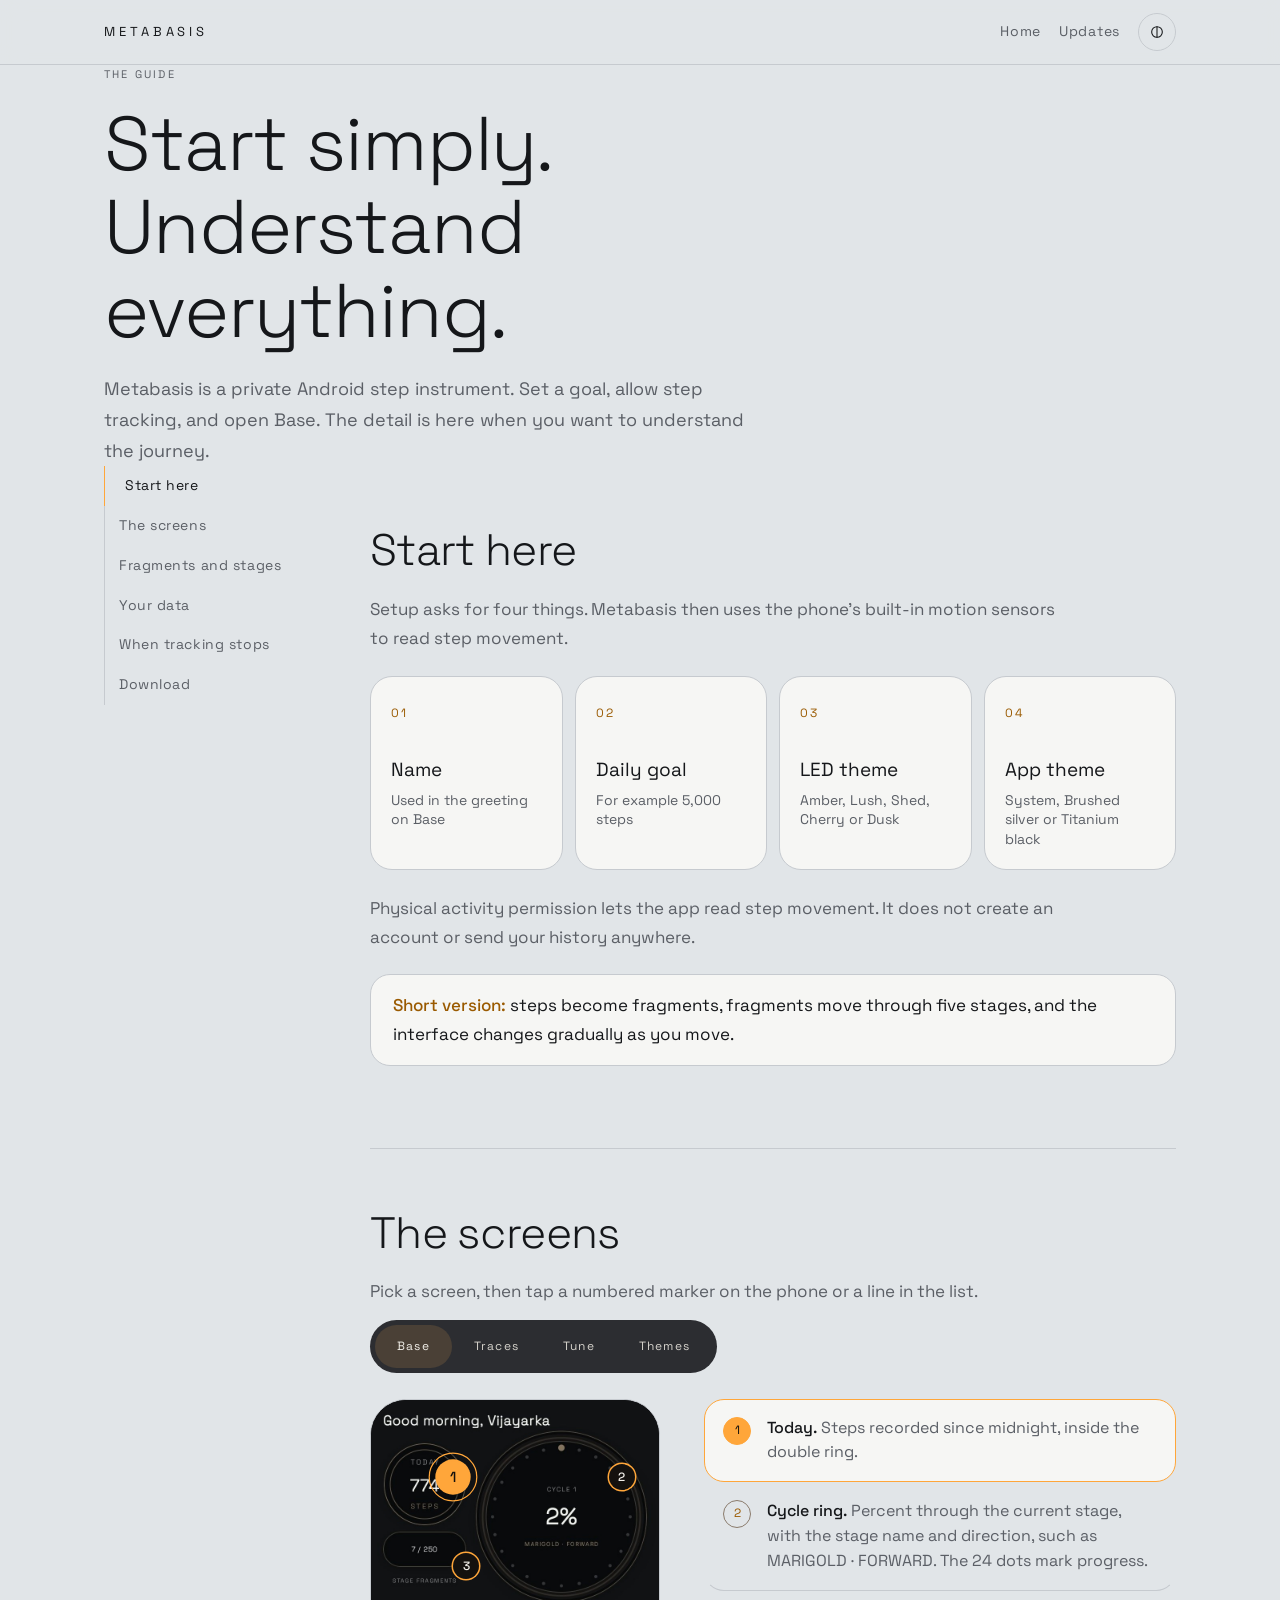
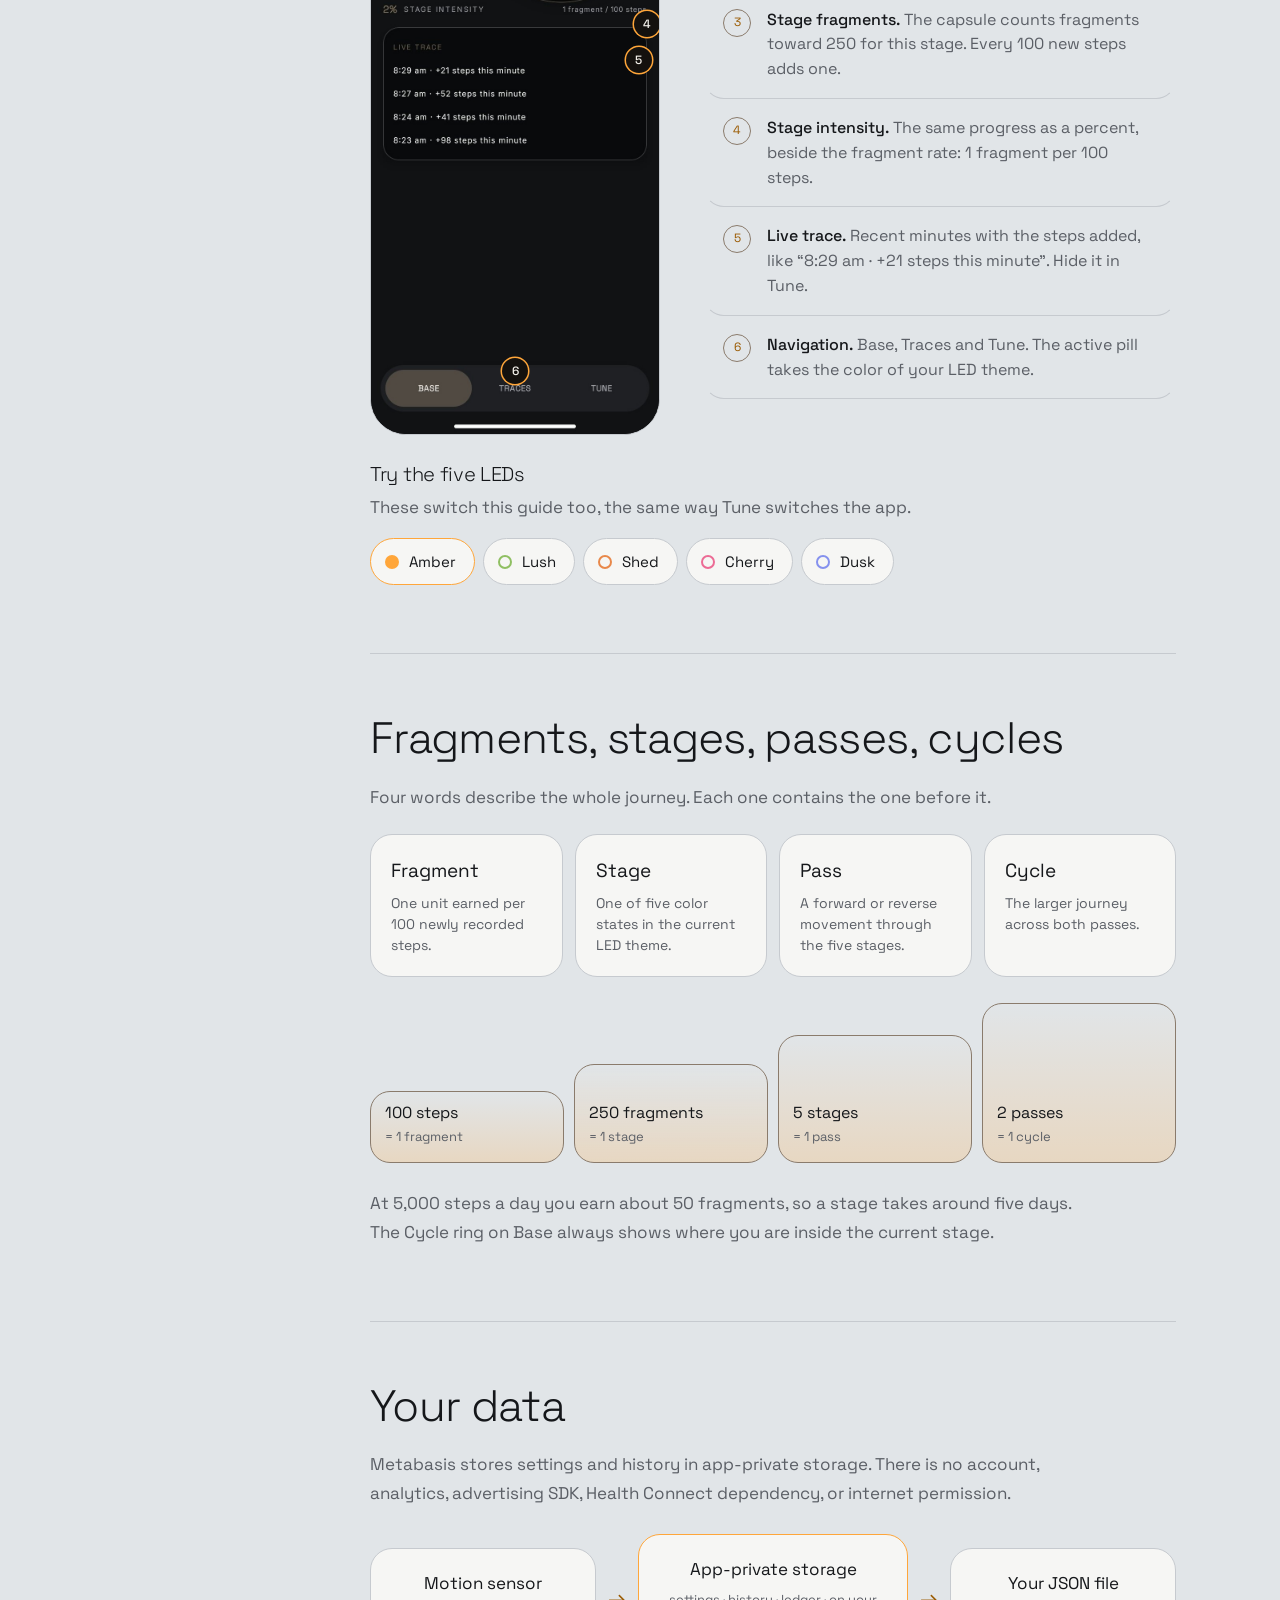
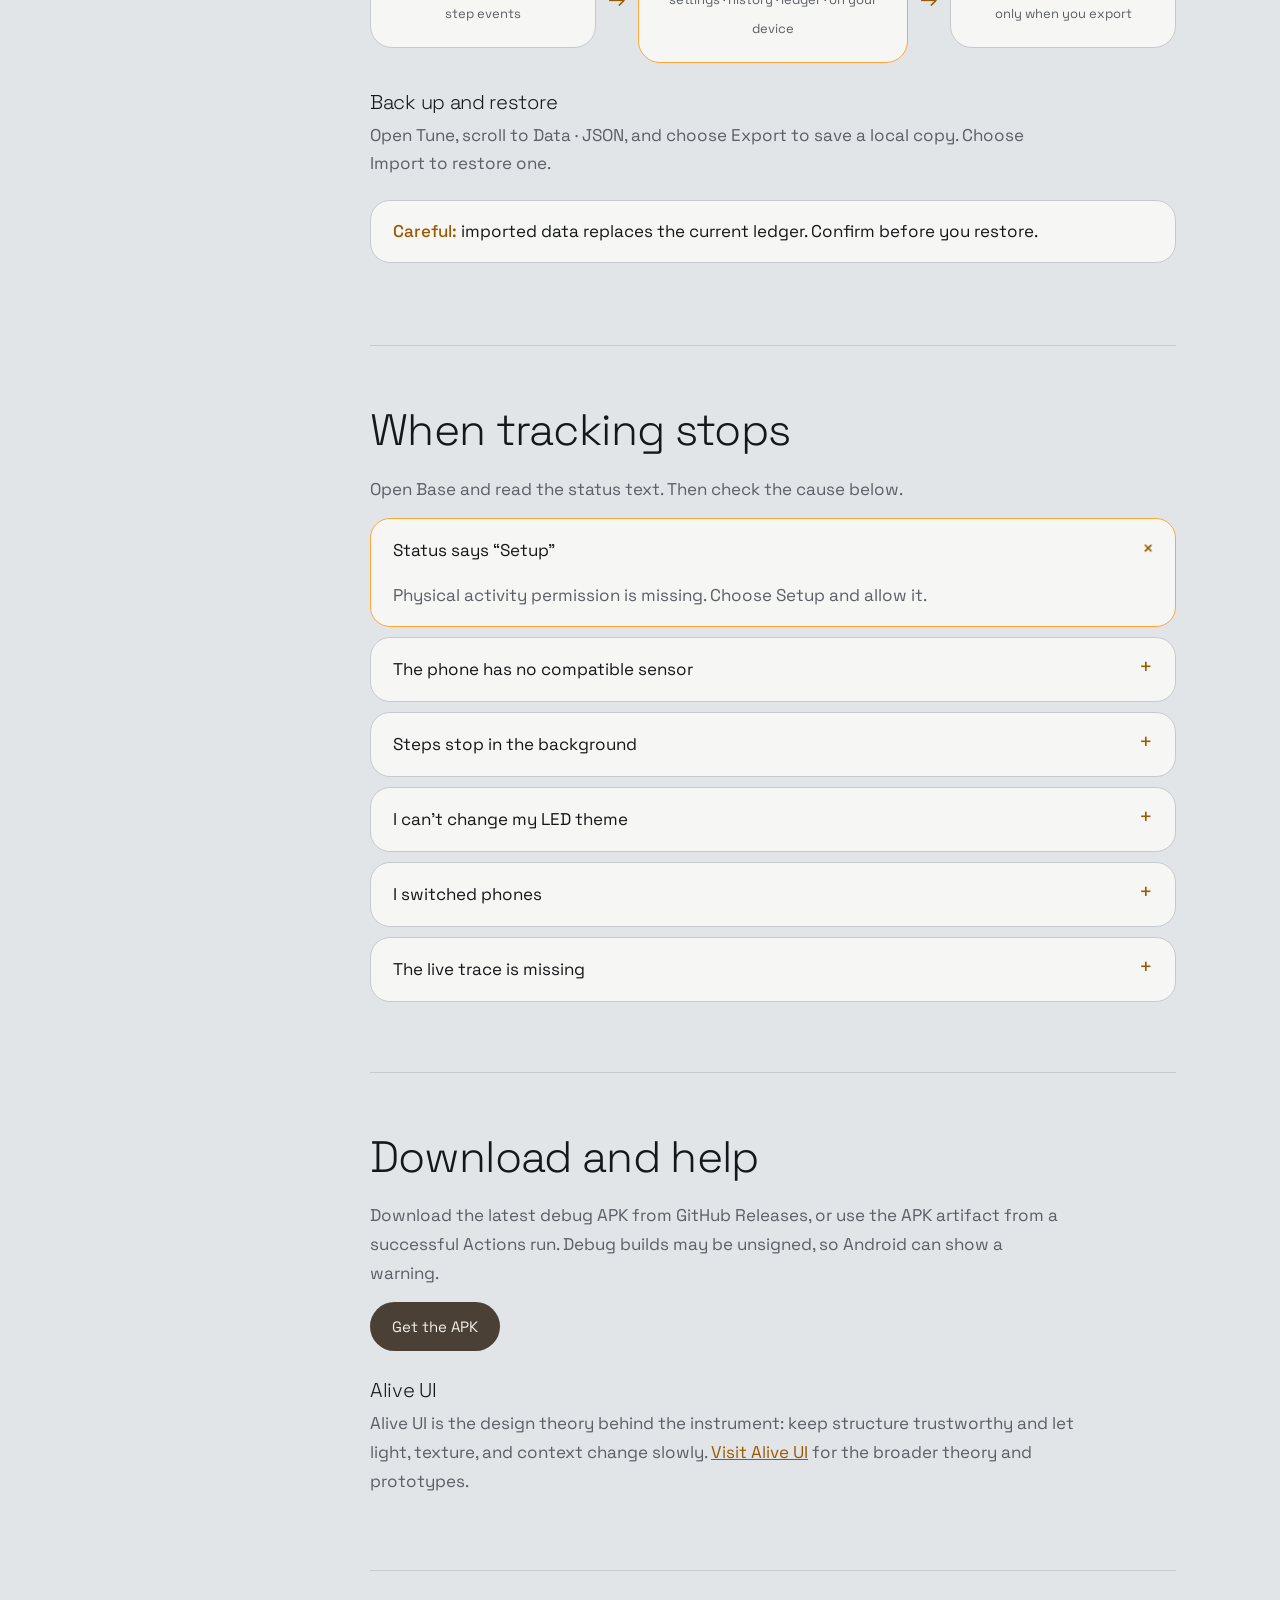
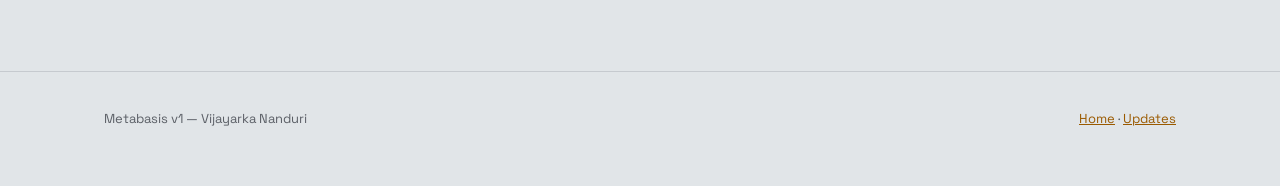
==== commit 8b523229: "Polish screenshots and website navigation" ====
--- a/metabasis-guide.html
+++ b/metabasis-guide.html
@@ -12,7 +12,7 @@
 #pg{position:fixed;top:0;left:0;height:2px;background:var(--a);width:0;z-index:50}
 nav{position:sticky;top:0;z-index:30;background:color-mix(in srgb,var(--bg) 88%,transparent);backdrop-filter:blur(12px);-webkit-backdrop-filter:blur(12px);border-bottom:1px solid var(--ln)}nav .w{display:flex;align-items:center;gap:18px;height:64px}nav b{font-weight:400;letter-spacing:.3em;font-size:13px;margin-right:auto;color:var(--t)}nav a{color:var(--m);text-decoration:none;font-size:14px;letter-spacing:.05em}nav a:hover{color:var(--t)}
 .leds{display:flex;gap:4px;background:var(--nav);padding:5px;border-radius:99px}.leds button{width:22px;height:22px;border-radius:50%;border:0;background:none;cursor:pointer;display:grid;place-items:center;padding:0}.leds i{width:12px;height:12px;border-radius:50%;border:2px solid var(--c);transition:.25s}.leds button.on i{background:var(--c);transform:scale(1.2)}
-.tg{width:38px;height:38px;border-radius:50%;border:1px solid var(--ln);background:none;color:var(--t);cursor:pointer;display:grid;place-items:center;padding:0}.tg svg{width:18px;height:18px;fill:none;stroke:currentColor;stroke-width:1.6;stroke-linecap:round;display:none}html[data-app=system] .tg .s,html[data-app=silver] .tg .l,html[data-app=titanium] .tg .d{display:block}
+.tg{width:38px;height:38px;border-radius:50%;border:1px solid var(--ln);background:none;color:var(--t);cursor:pointer;display:grid;place-items:center;padding:0}.tg svg{width:16px;height:16px;fill:none;stroke:currentColor;stroke-width:1.6;stroke-linecap:round;display:none}html[data-app=system] .tg .s,html[data-app=silver] .tg .l,html[data-app=titanium] .tg .d{display:block}
 h1,h2,h3{font-weight:300;line-height:1.1;letter-spacing:-.015em}header{padding-block:64px 36px}header h1{font-size:clamp(38px,6.4vw,76px);max-width:14ch;margin-top:18px}header p.l{color:var(--m);max-width:54ch;margin-top:22px;font-size:18px}
 .lay{display:grid;grid-template-columns:210px 1fr;gap:56px;padding-bottom:100px}
 aside{position:sticky;top:92px;align-self:start}aside a{display:block;padding:8px 14px;color:var(--m);text-decoration:none;border-left:1px solid var(--ln);font-size:14px;letter-spacing:.04em;transition:.2s}aside a.on{color:var(--t);border-color:var(--a);padding-left:20px}
@@ -21,7 +21,7 @@
 .steps{display:grid;grid-template-columns:repeat(4,1fr);gap:12px;margin:24px 0}.steps div{border:1px solid var(--ln);background:var(--card);border-radius:22px;padding:20px}.steps i{font-style:normal;color:var(--ai);font-size:12px;letter-spacing:.2em}.steps b{display:block;font-weight:400;font-size:19px;margin:28px 0 4px}.steps span{font-size:14px;color:var(--m);line-height:1.4;display:block}
 .seg{display:inline-grid;grid-template-columns:repeat(4,auto);background:var(--nav);border-radius:99px;padding:5px;margin-bottom:26px;max-width:100%}.seg button{font:inherit;font-size:12px;letter-spacing:.1em;border:0;background:none;color:var(--navt);padding:11px 22px;border-radius:99px;cursor:pointer;transition:background .3s}.seg .on{background:var(--pill);color:#f2efe9}
 .scr{display:grid;grid-template-columns:290px 1fr;gap:44px;align-items:start}
-.ph{position:sticky;top:92px;width:290px;aspect-ratio:720/1640;border-radius:36px;overflow:hidden;border:1px solid var(--ln);background:#0e0e10}.ph img{position:absolute;inset:0;width:100%;height:100%;opacity:0;transition:opacity .35s}.ph img.on{opacity:1}
+.ph{position:sticky;top:92px;width:290px;aspect-ratio:720/1580;border-radius:36px;overflow:hidden;border:1px solid var(--ln);background:#0e0e10}.ph img{position:absolute;inset:0;width:100%;height:100%;opacity:0;transition:opacity .35s}.ph img.on{opacity:1}
 .hs{position:absolute;width:26px;height:26px;margin:-13px 0 0 -13px;border-radius:50%;border:0;background:#14110e;color:#f2efe9;font:500 12px 'Space Grotesk';cursor:pointer;box-shadow:0 0 0 1.5px var(--a);transition:transform .2s,background .2s}.hs:hover,.hs.on{background:var(--a);color:#14110e;transform:scale(1.22)}.hs.on:after{content:"";position:absolute;inset:-7px;border-radius:50%;border:1px solid var(--a);animation:pl 1.6s ease-out infinite}@keyframes pl{from{opacity:.9;transform:scale(.8)}to{opacity:0;transform:scale(1.5)}}
 .ls{list-style:none;padding:0;display:none}.ls.v{display:block}.ls li{display:flex;gap:16px;padding:16px 18px;border:1px solid transparent;border-bottom-color:var(--ln);border-radius:20px;cursor:pointer;transition:.2s;color:var(--m);font-size:16px;line-height:1.55}.ls li b{color:var(--t);font-weight:500}
 .ls li:before{content:attr(data-n);flex:none;width:26px;height:26px;border-radius:50%;border:1px solid var(--br);font-size:12px;line-height:24px;text-align:center;color:var(--ai);margin-top:1px}.ls li.on{border-color:var(--a);background:var(--card)}.ls li.on:before{background:var(--a);color:#14110e;border-color:var(--a)}
@@ -30,7 +30,7 @@
 .lad{display:flex;gap:10px;align-items:flex-end;margin:26px 0;height:160px}.lad div{flex:1;border:1px solid var(--br);border-radius:20px;padding:14px;display:flex;flex-direction:column;justify-content:flex-end;font-size:13px;color:var(--m);background:linear-gradient(#0000,color-mix(in srgb,var(--a) 22%,transparent))}.lad b{color:var(--t);font-weight:400;font-size:16px}.lad div:nth-child(1){height:45%}.lad div:nth-child(2){height:62%}.lad div:nth-child(3){height:80%}.lad div:nth-child(4){height:100%}
 .flow{display:grid;grid-template-columns:1fr auto 1.2fr auto 1fr;gap:12px;align-items:center;margin:26px 0}.flow .b{border:1px solid var(--ln);background:var(--card);border-radius:22px;padding:20px;text-align:center}.flow .b.k{border-color:var(--a)}.flow b{display:block;font-weight:400;font-size:17px}.flow span{font-size:13px;color:var(--m)}.flow .ar{color:var(--ai);font-size:22px;text-align:center}
 details{border:1px solid var(--ln);background:var(--card);border-radius:20px;margin-bottom:10px;transition:border-color .3s}details[open]{border-color:var(--a)}summary{cursor:pointer;padding:17px 22px;list-style:none;display:flex;justify-content:space-between;gap:12px}summary::-webkit-details-marker{display:none}summary:after{content:"+";color:var(--ai);font-size:22px;line-height:1;transition:.3s}details[open] summary:after{transform:rotate(45deg)}details p{padding:0 22px;margin-bottom:16px}
-.pb{display:inline-block;padding:14px 28px;border-radius:99px;background:var(--pill);color:#f2efe9;text-decoration:none;font-size:15px;transition:background .4s,transform .2s}.pb:active{transform:scale(.97)}
+.pb{display:inline-block;padding:12px 22px;border-radius:99px;background:var(--pill);color:#f2efe9;text-decoration:none;font-size:15px;transition:background .4s,transform .2s}.pb:active{transform:scale(.97)}
 footer{padding:36px 0 56px;color:var(--m);font-size:13px;border-top:1px solid var(--ln)}footer .w{display:flex;justify-content:space-between;flex-wrap:wrap;gap:10px}
 .rv{opacity:0;transform:translateY(22px);transition:opacity .7s,transform .7s}.rv.in{opacity:1;transform:none}
 #up{position:fixed;right:max(18px,env(safe-area-inset-right));bottom:max(18px,env(safe-area-inset-bottom));width:52px;height:52px;border-radius:50%;border:0;background:var(--nav);color:#f2efe9;cursor:pointer;z-index:40;display:grid;place-items:center;opacity:0;transform:translateY(16px) scale(.9);pointer-events:none;transition:opacity .3s,transform .3s}#up.on{opacity:1;transform:none;pointer-events:auto}#up svg{position:absolute;inset:0;width:52px;height:52px;transform:rotate(-90deg)}#up circle{fill:none;stroke-width:2}
@@ -39,7 +39,7 @@
 @media(max-width:520px){.w{padding:0 18px}aside{margin:0 -18px;padding:8px 18px}nav .w{gap:10px}nav b{letter-spacing:.2em;font-size:12px}.seg{display:flex;overflow-x:auto}.seg button{padding:11px 16px;flex:1}.steps,.def{grid-template-columns:1fr}.lad div{padding:10px}.lad b{font-size:13px}}
 @media(prefers-reduced-motion:reduce){*{transition:none!important;animation:none!important;scroll-behavior:auto!important}.rv{opacity:1;transform:none}}
 </style></head><body><div id="pg"></div>
-<nav><div class="w"><a href="index.html" style="margin-right:auto"><b>METABASIS</b></a><a class="h" href="index.html">Home</a><a class="h" href="metabasis-updates.html">Updates</a><div class="leds" id="ld" role="group" aria-label="LED theme"></div><button class="tg" id="tg" aria-label="Switch app theme"><svg class="s" viewBox="0 0 24 24"><circle cx="12" cy="12" r="8"/><path d="M12 4v16"/></svg><svg class="l" viewBox="0 0 24 24"><circle cx="12" cy="12" r="4"/><path d="M12 2v3M12 19v3M2 12h3M19 12h3M5 5l2 2M17 17l2 2M19 5l-2 2M7 17l-2 2"/></svg><svg class="d" viewBox="0 0 24 24"><path d="M20 14.5A8 8 0 1 1 9.5 4a6.5 6.5 0 0 0 10.5 10.5z"/></svg></button></div></nav>
+<nav><div class="w"><a href="index.html" style="margin-right:auto"><b>METABASIS</b></a><a class="h" href="index.html">Home</a><a class="h" href="metabasis-updates.html">Updates</a><button class="tg" id="tg" aria-label="Switch app theme"><svg class="s" viewBox="0 0 24 24"><circle cx="12" cy="12" r="8"/><path d="M12 4v16"/></svg><svg class="l" viewBox="0 0 24 24"><circle cx="12" cy="12" r="3.5"/><path d="M12 3.5v2M12 18.5v2M3.5 12h2M18.5 12h2M5.8 5.8l1.4 1.4M16.8 16.8l1.4 1.4M18.2 5.8l-1.4 1.4M7.2 16.8l-1.4 1.4"/></svg><svg class="d" viewBox="0 0 24 24"><path d="M20 14.5A8 8 0 1 1 9.5 4a6.5 6.5 0 0 0 10.5 10.5z"/></svg></button></div></nav>
 <header class="w"><p class="cap">The guide</p><h1>Start simply. Understand everything.</h1><p class="l">Metabasis is a private Android step instrument. Set a goal, allow step tracking, and open Base. The detail is here when you want to understand the journey.</p></header>
 
 <div class="w lay"><aside id="toc"><a href="#start">Start here</a><a href="#screens">The screens</a><a href="#stages">Fragments and stages</a><a href="#data">Your data</a><a href="#help">When tracking stops</a><a href="#install">Download</a></aside>
@@ -51,7 +51,7 @@
 
 <section id="screens" class="rv"><h2>The screens</h2><p>Pick a screen, then tap a numbered marker on the phone or a line in the list.</p>
 <div class="seg" id="sg"><button class="on">Base</button><button>Traces</button><button>Tune</button><button>Themes</button></div>
-<div class="scr"><div class="ph" id="ph"><img class="on" src="assets/metabasis-base.jpg" alt="Base screen" width="720" height="1640"><img src="assets/metabasis-traces.jpg" alt="Traces screen" width="720" height="1640" loading="lazy"><img src="assets/metabasis-tune.jpg" alt="Tune screen" width="720" height="1640" loading="lazy"><img src="assets/metabasis-themes.jpg" alt="Theme pickers" width="720" height="1640" loading="lazy"></div>
+<div class="scr"><div class="ph" id="ph"><img class="on" src="assets/metabasis-base.jpg" alt="Base screen" width="720" height="1580"><img src="assets/metabasis-traces.jpg" alt="Traces screen" width="720" height="1580" loading="lazy"><img src="assets/metabasis-tune.jpg" alt="Tune screen" width="720" height="1580" loading="lazy"><img src="assets/metabasis-themes.jpg" alt="Theme pickers" width="720" height="1580" loading="lazy"></div>
 <div>
 <ol class="ls v"><li data-n="1"><span><b>Today.</b> Steps recorded since midnight, inside the double ring.</span></li><li data-n="2"><span><b>Cycle ring.</b> Percent through the current stage, with the stage name and direction, such as MARIGOLD · FORWARD. The 24 dots mark progress.</span></li><li data-n="3"><span><b>Stage fragments.</b> The capsule counts fragments toward 250 for this stage. Every 100 new steps adds one.</span></li><li data-n="4"><span><b>Stage intensity.</b> The same progress as a percent, beside the fragment rate: 1 fragment per 100 steps.</span></li><li data-n="5"><span><b>Live trace.</b> Recent minutes with the steps added, like “8:29 am · +21 steps this minute”. Hide it in Tune.</span></li><li data-n="6"><span><b>Navigation.</b> Base, Traces and Tune. The active pill takes the color of your LED theme.</span></li></ol>
 <ol class="ls"><li data-n="1"><span><b>Not a streak.</b> Traces is a calendar of accumulation. Skipped days carry no penalty.</span></li><li data-n="2"><span><b>Month header.</b> Use the arrows to move between months. Days run Monday to Sunday.</span></li><li data-n="3"><span><b>Selected day.</b> Today starts selected. Tap any other day to see its details.</span></li><li data-n="4"><span><b>Footprint card.</b> Shows the date, steps, percent of your daily goal and fragments earned, for example “774 steps · 15% of daily goal · 7 fragments earned”.</span></li><li data-n="5"><span><b>Return to today.</b> Jumps back to the current day after you browse.</span></li></ol>
@@ -91,7 +91,6 @@
 let led=ld('mb-led')||'amber',app=ld('mb-app')||'system';
 function apply(){const m=app=='system'?(mq.matches?'light':'dark'):app=='silver'?'light':'dark';H.dataset.led=led;H.dataset.app=app;H.dataset.mode=m;document.querySelector('meta[name=theme-color]').content=m=='light'?'#e1e5e8':'#0e0e10';
 document.querySelectorAll('[data-k]').forEach(b=>{b.classList.toggle('on',b.dataset.k==led)})}
-$('ld').innerHTML=LED.map(l=>'<button data-k="'+l[0]+'" aria-label="'+l[1]+' LED" style="--c:'+l[2]+'"><i></i></button>').join('');
 $('sw').innerHTML=LED.map(l=>'<button data-k="'+l[0]+'" style="--c:'+l[2]+'"><i></i>'+l[1]+'</button>').join('');
 document.querySelectorAll('[data-k]').forEach(b=>b.onclick=()=>{led=b.dataset.k;sv('mb-led',led);apply()});
 $('tg').onclick=()=>{app=APP[(APP.indexOf(app)+1)%3];sv('mb-app',app);apply()};mq.onchange=apply;apply();
